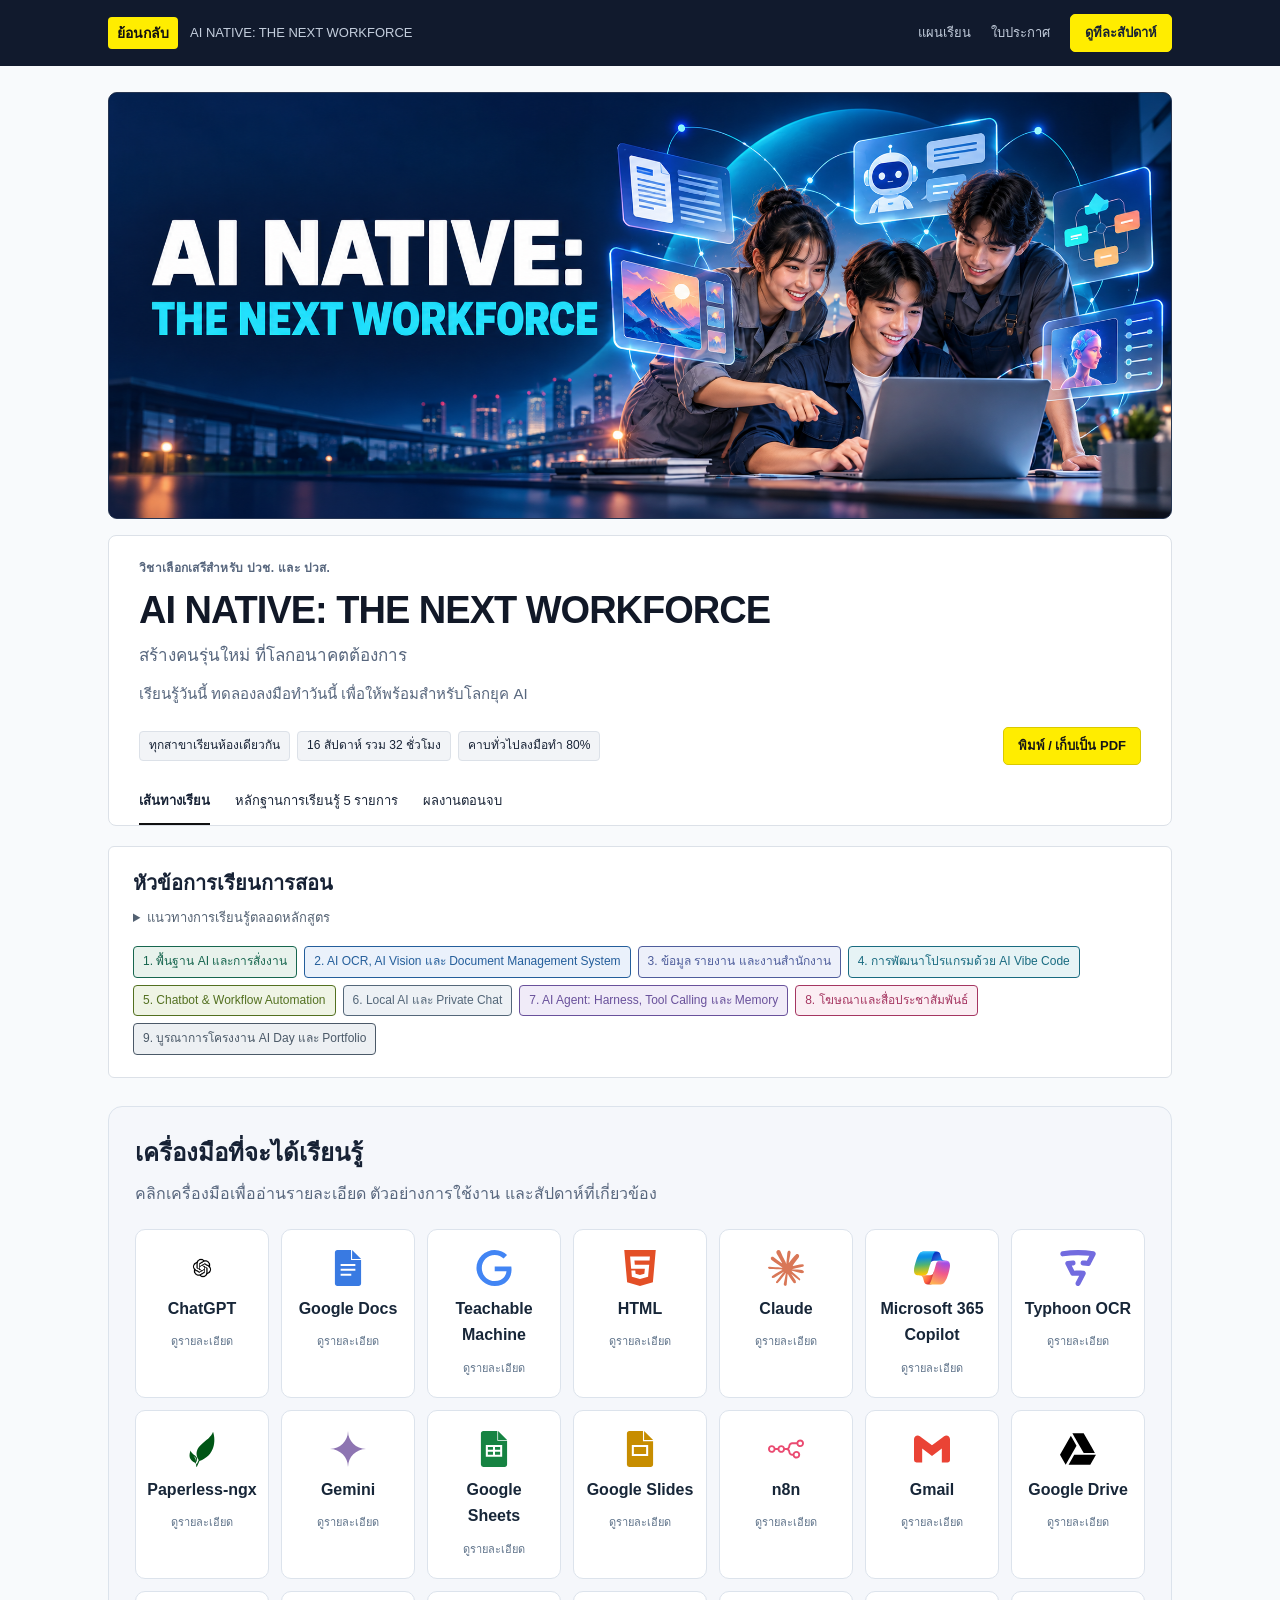
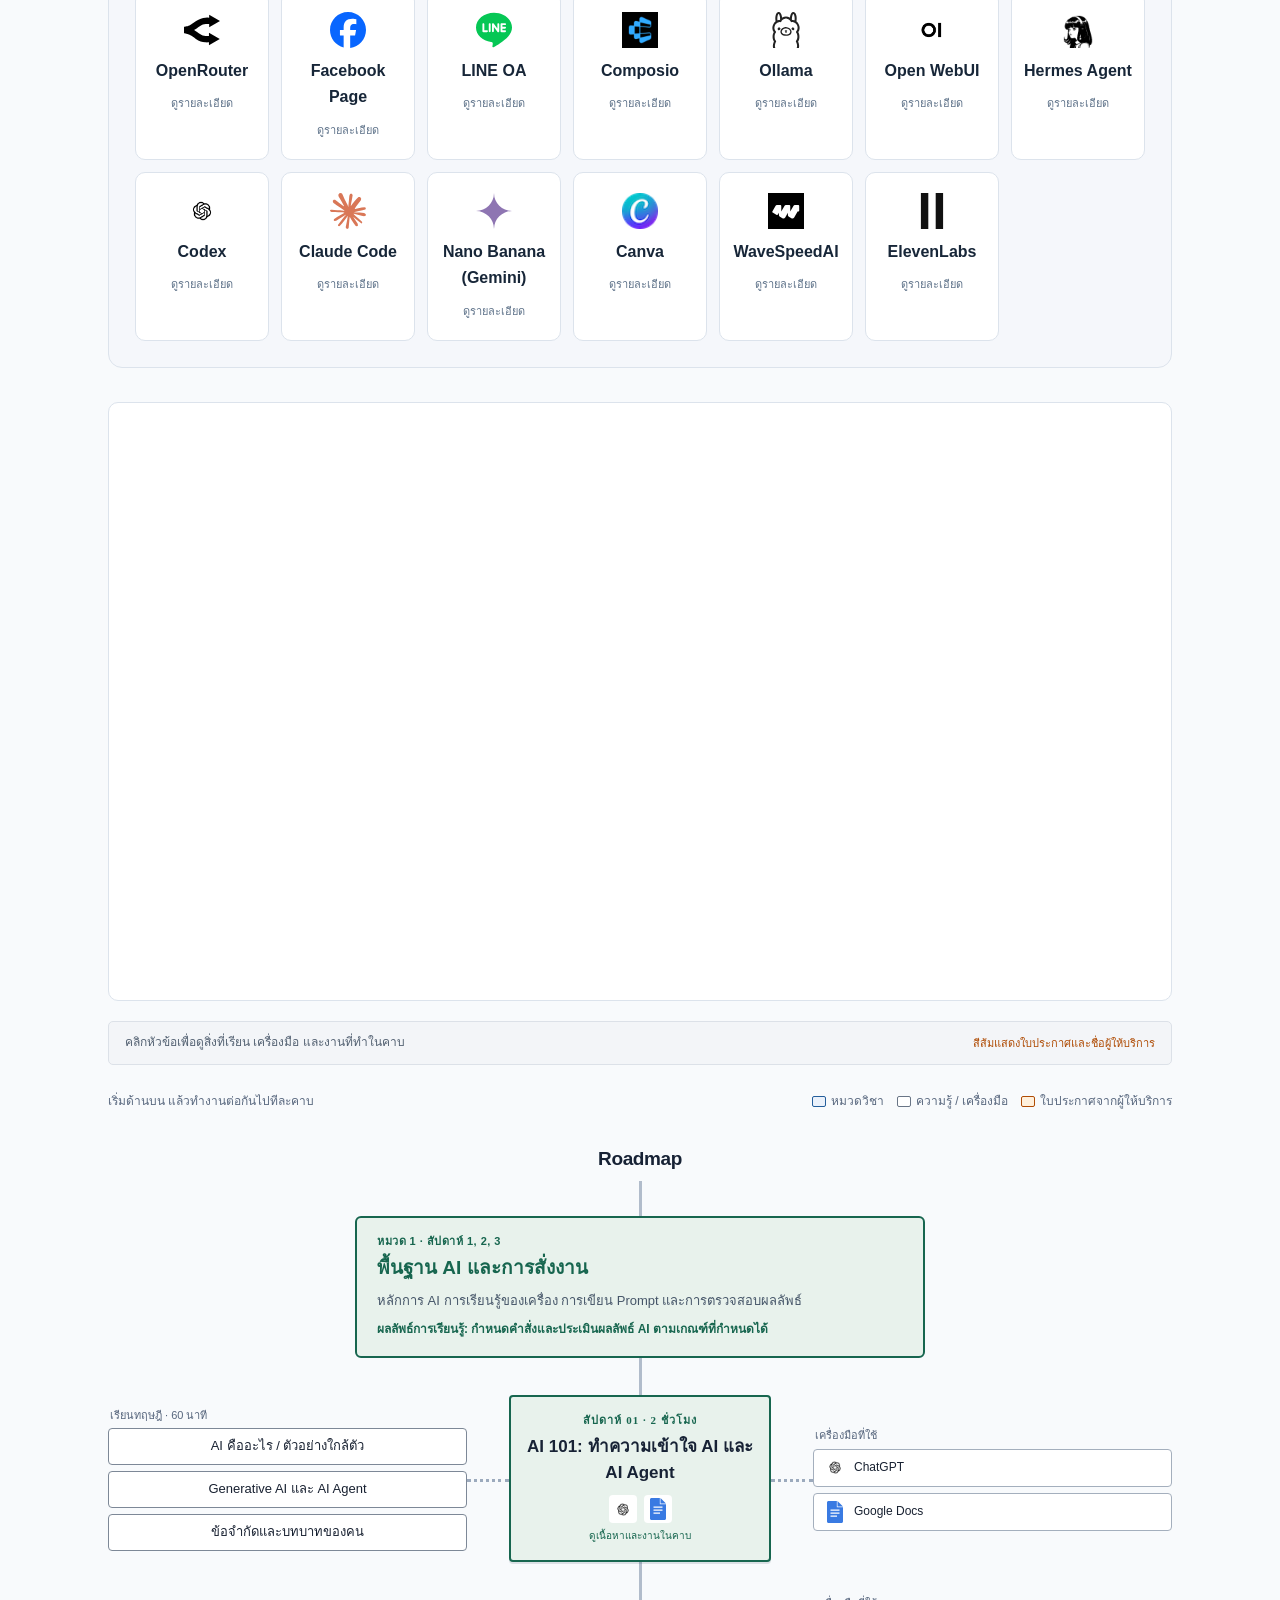
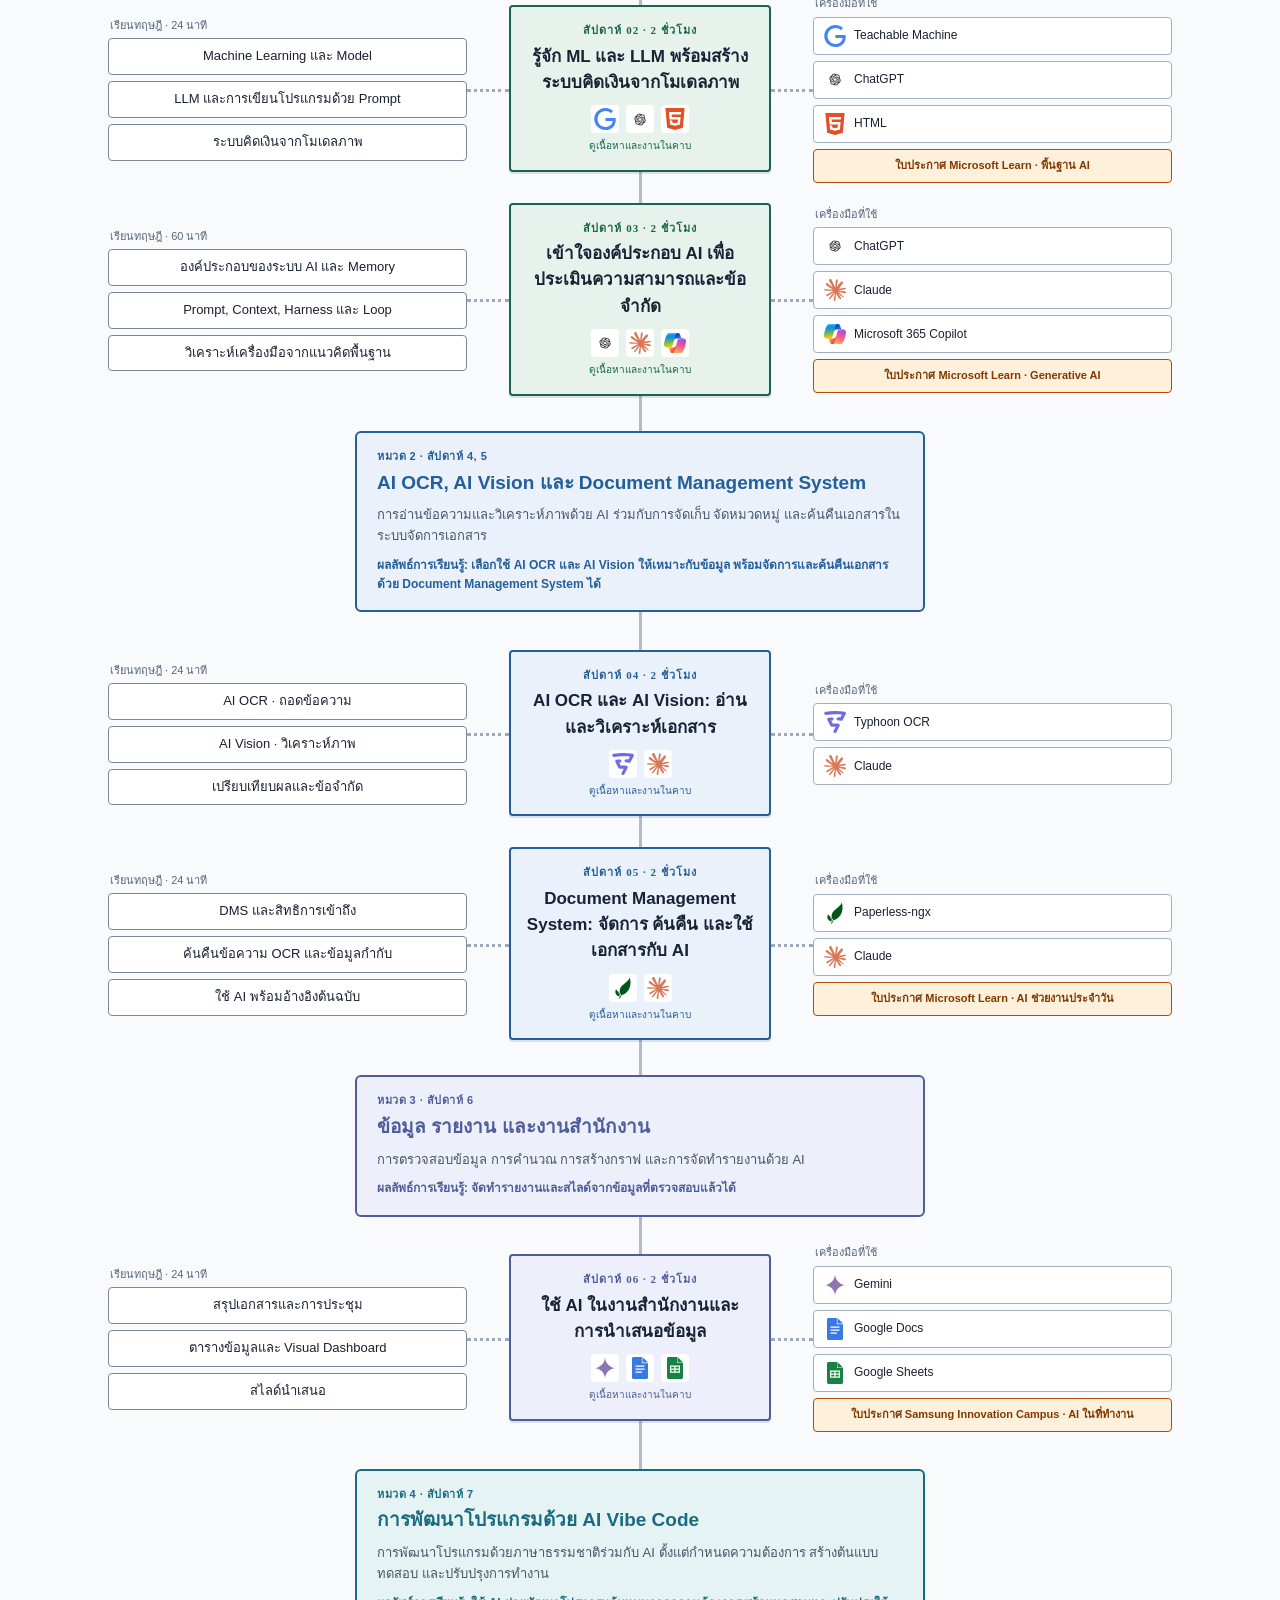
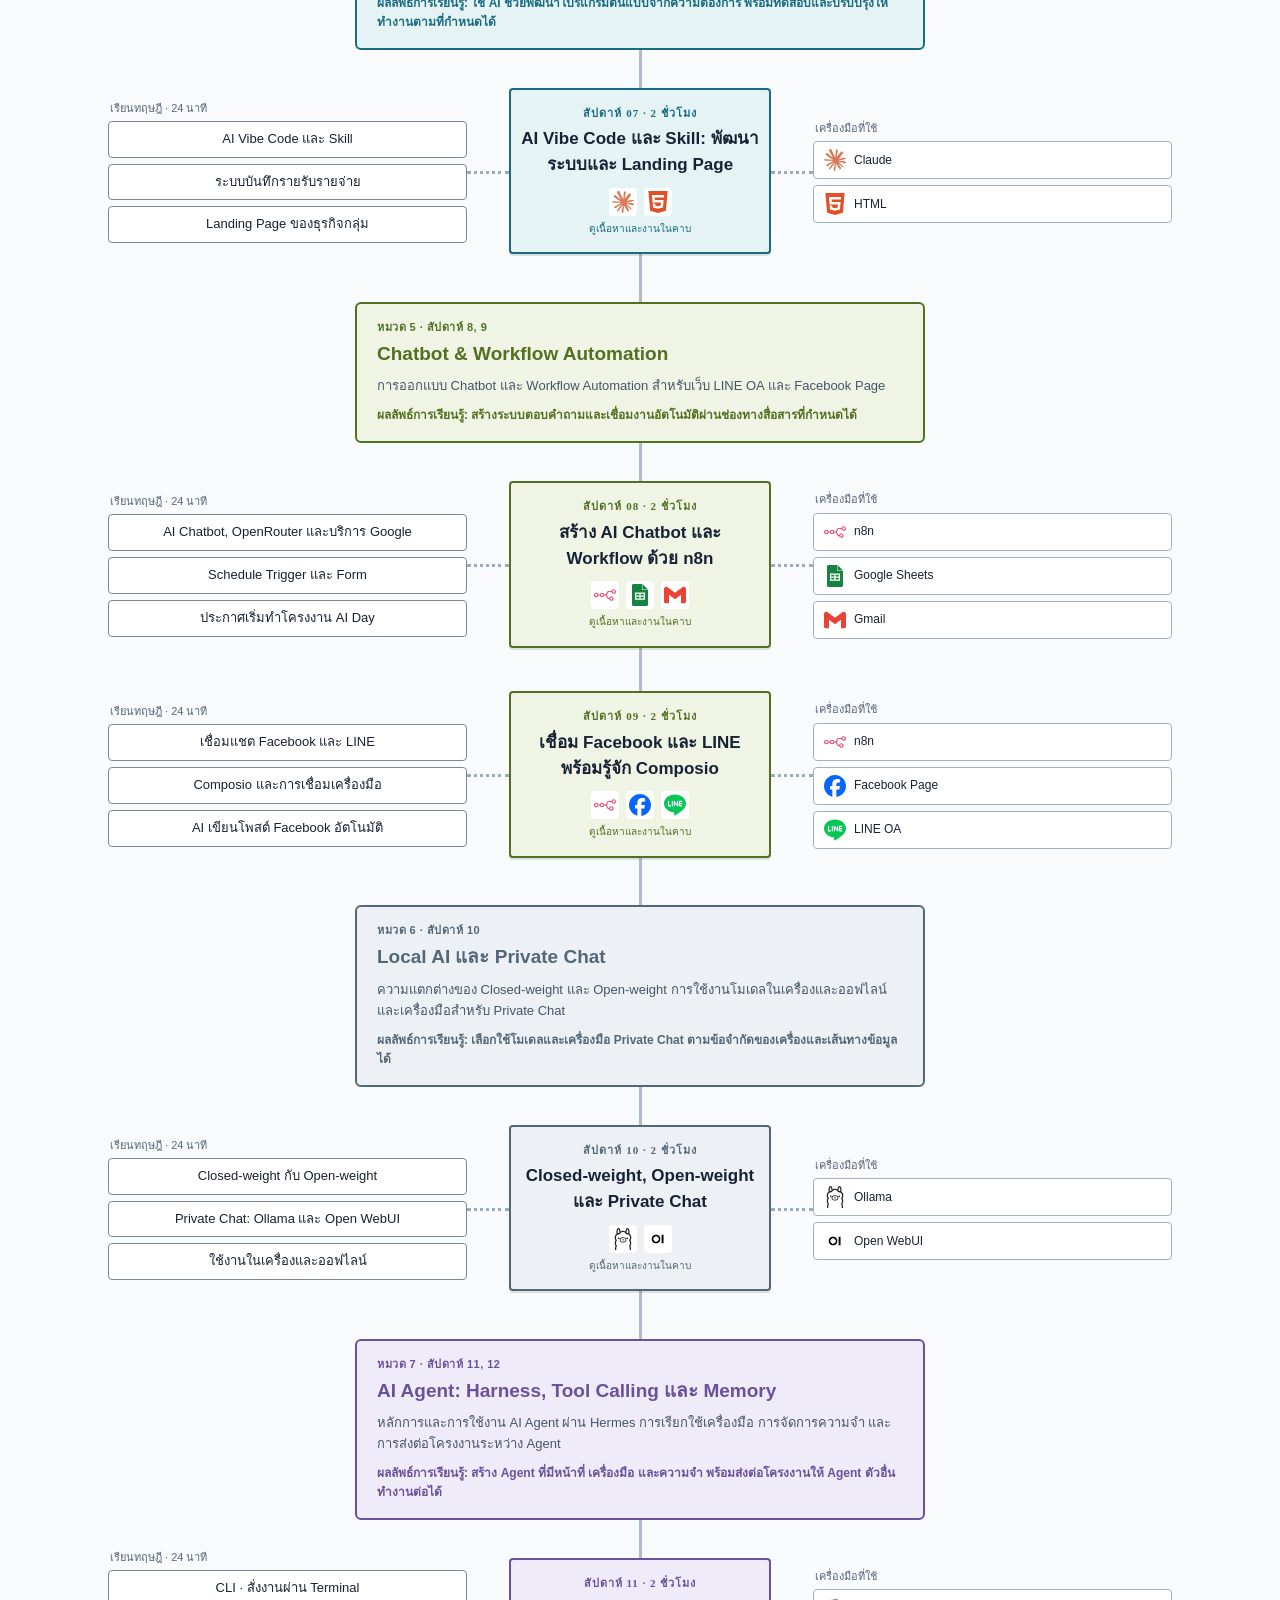
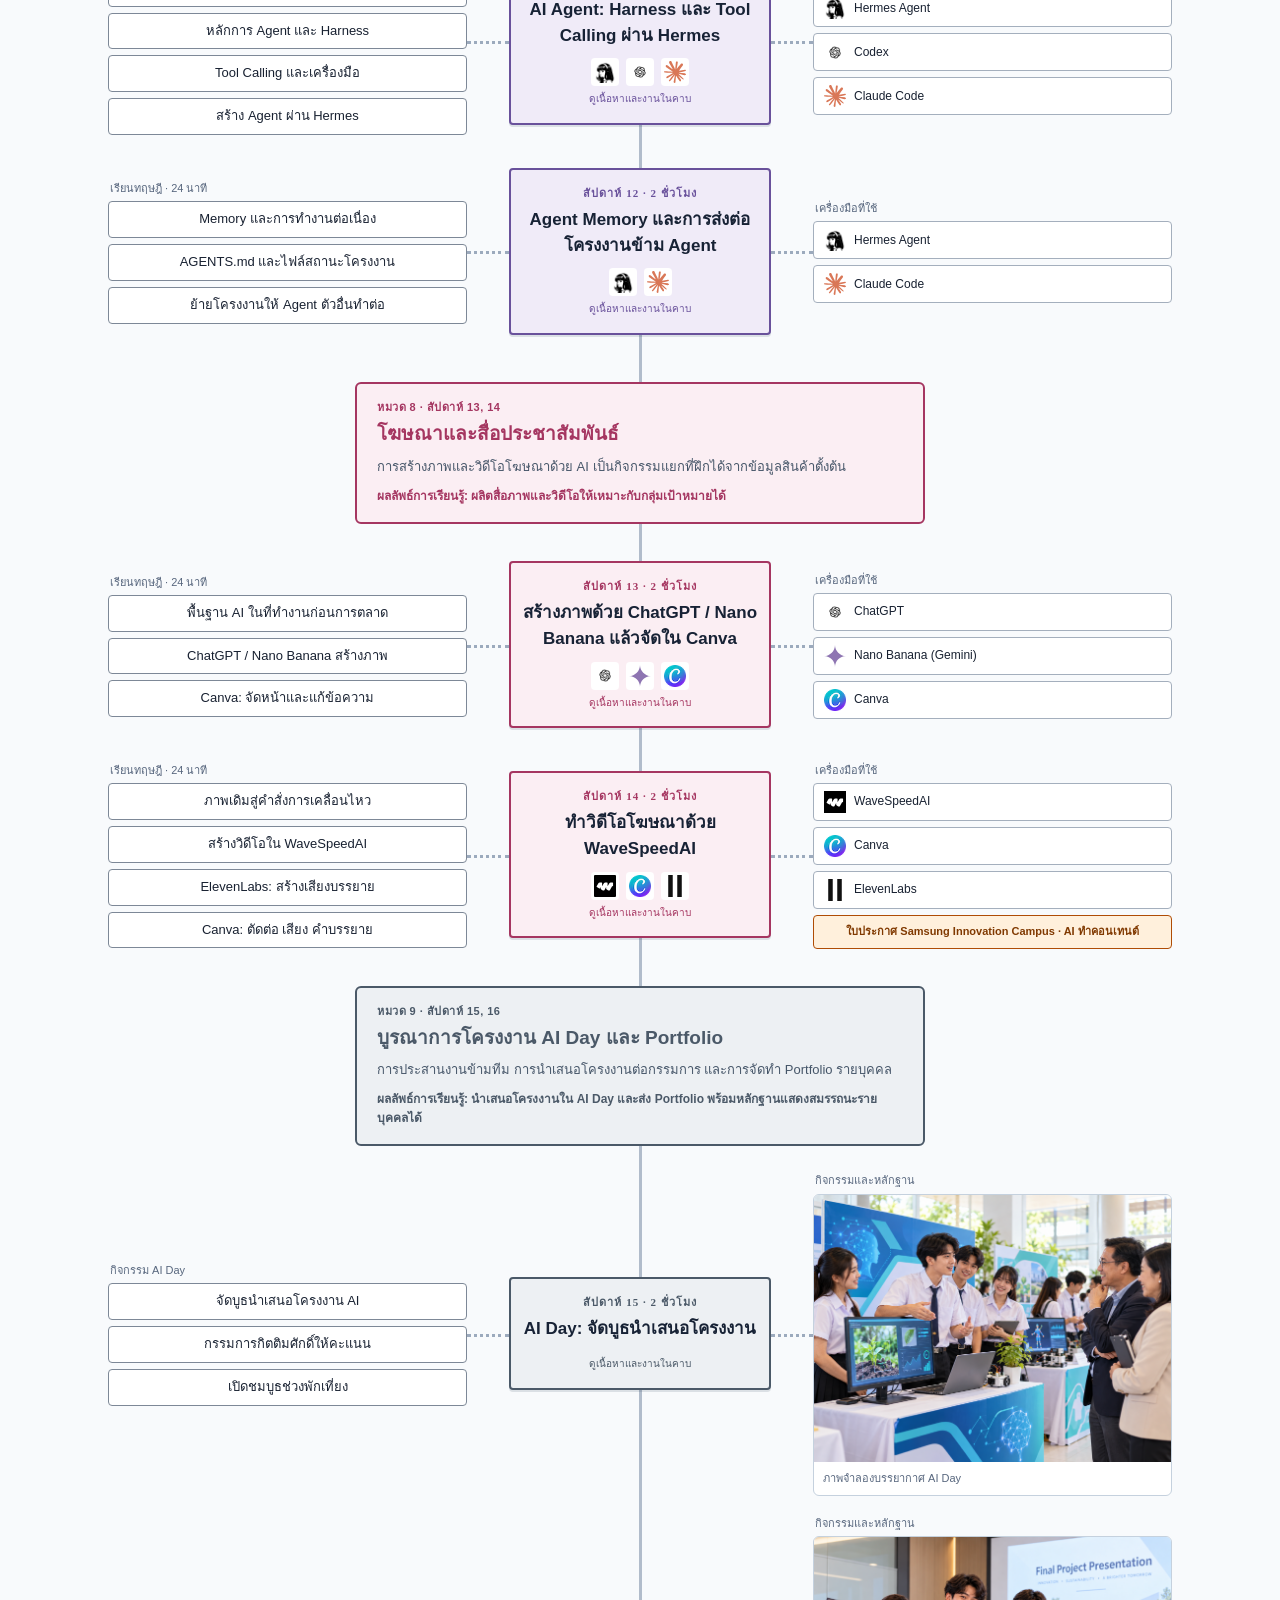
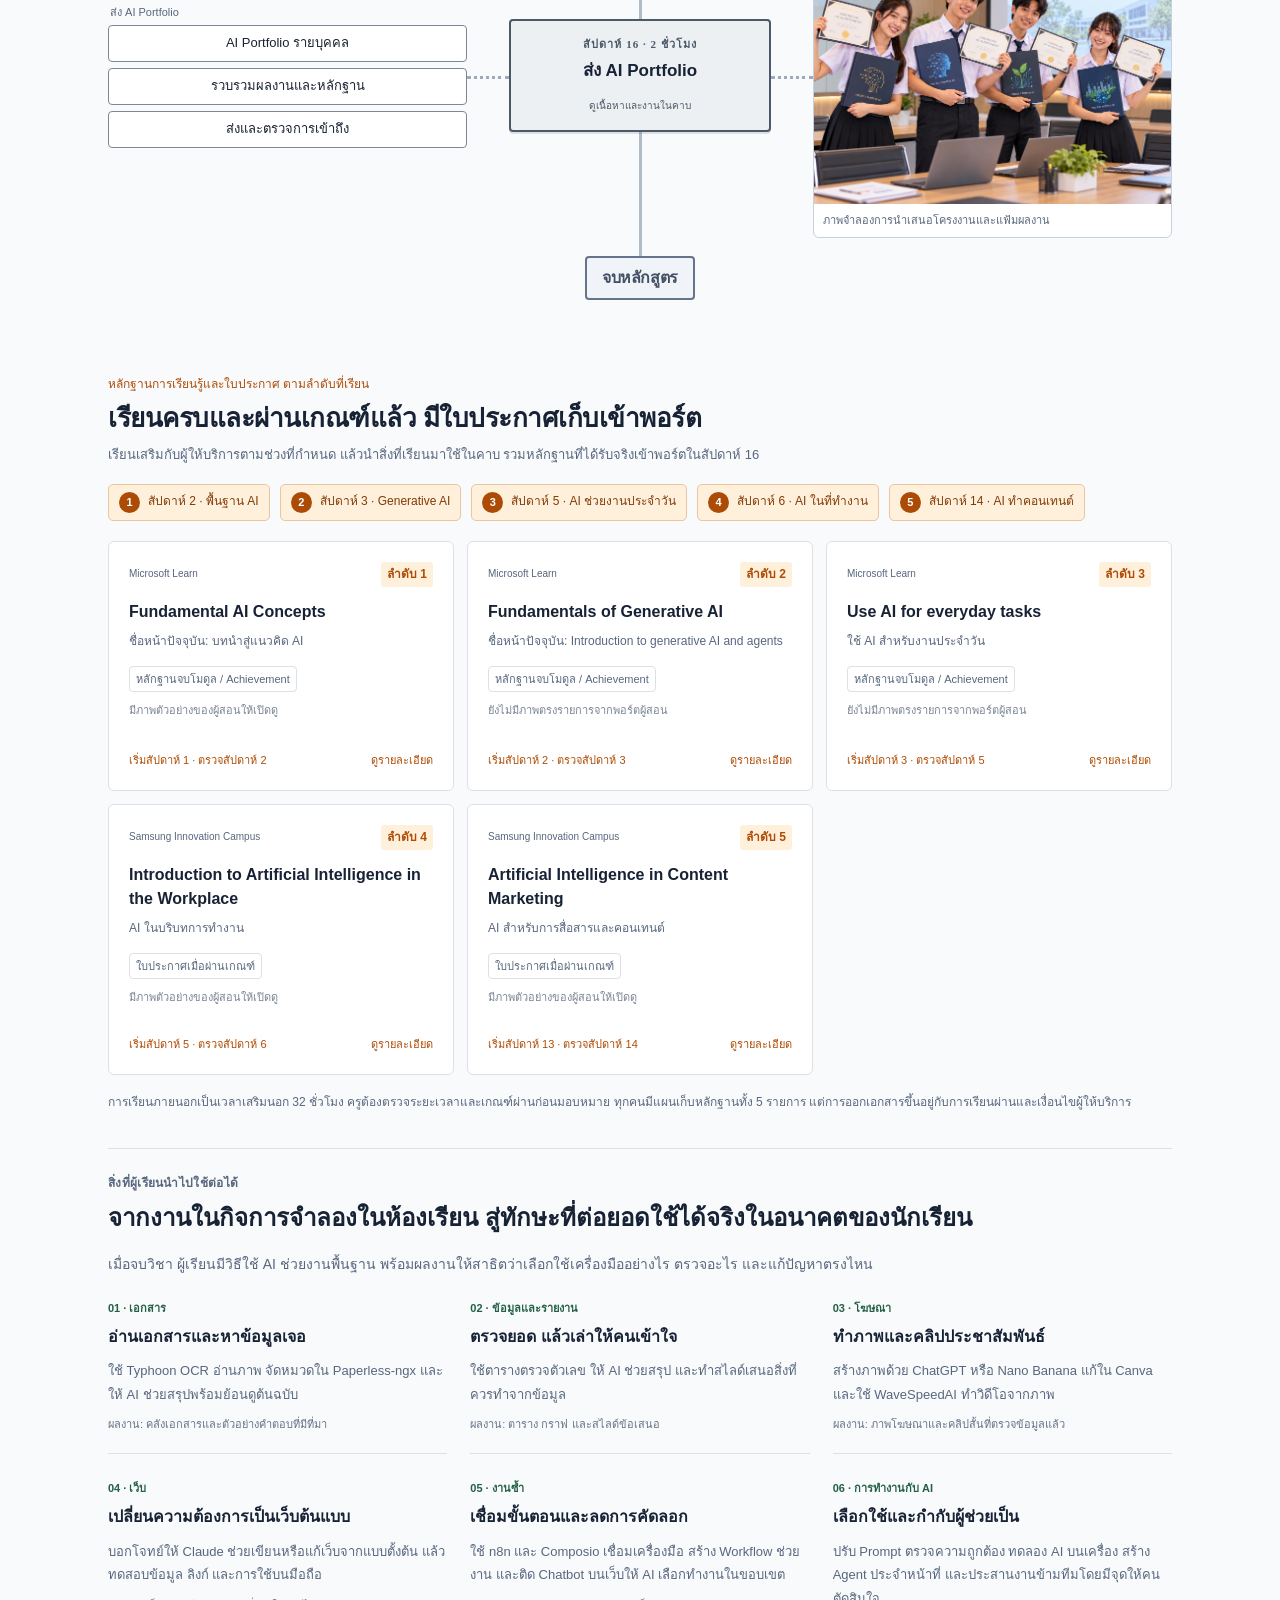
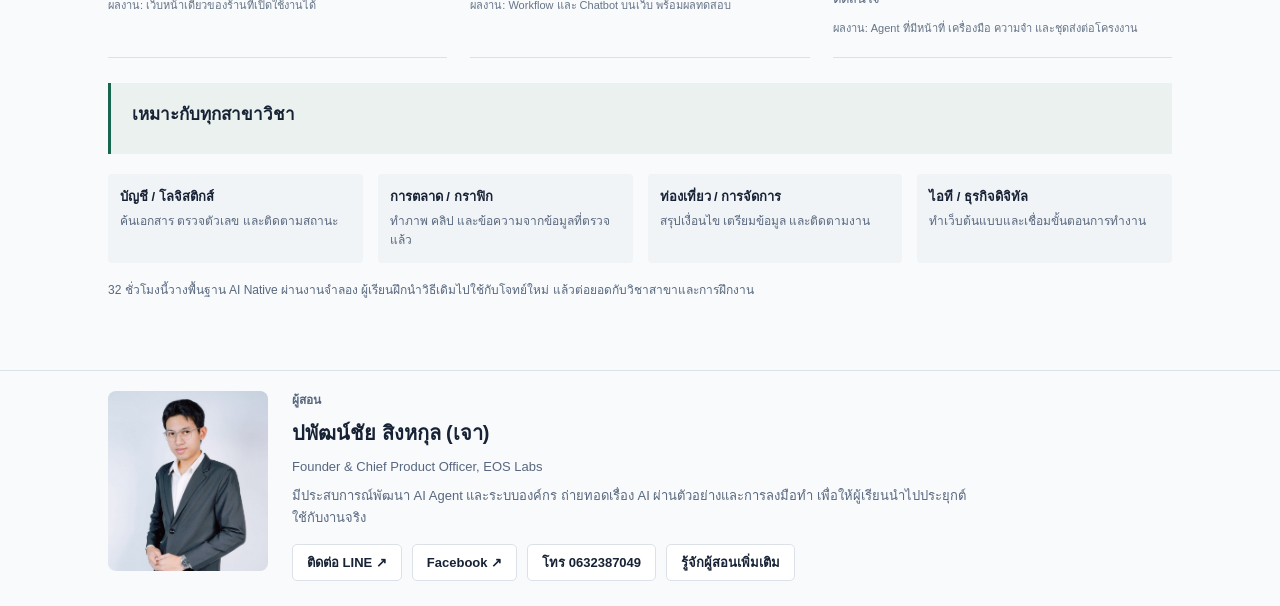
==== VBAC/index.html @ 44f543cb "Implement code changes to enhance functionality and improve performance" ====
<!doctype html>
<html lang="th"><head><meta charset="utf-8"><meta name="viewport" content="width=device-width,initial-scale=1"><meta name="description" content="หลักสูตร AI Native สำหรับทุกสาขา 16 สัปดาห์ พร้อม Paperless-ngx สื่อโฆษณา เว็บ Workflow และ AI Agent"><title>VBAC | AI NATIVE: THE NEXT WORKFORCE</title><style>
:root{--ink:#172235;--muted:#58677e;--line:#dce1e8;--paper:#f8fafc;--yellow:#ffed00;--pale:#fff0ae;--blue:#3278ed;--purple:#7043b1;--mint:#eaf3ed;--green:#246044;--orange:#9a5214}*{box-sizing:border-box}html{scroll-behavior:smooth;scroll-padding-top:85px}body{margin:0;background:var(--paper);color:var(--ink);font:16px/1.65 "Leelawadee UI",Tahoma,sans-serif}button,a{-webkit-tap-highlight-color:transparent}button{font:inherit;cursor:pointer}a{color:inherit;text-underline-offset:4px}button:focus-visible,a:focus-visible{outline:3px solid var(--purple);outline-offset:4px}button:disabled{opacity:.35;cursor:default}.wrap{max-width:1120px;margin:auto;padding:0 28px}.topbar{background:#111a2d;color:white;position:sticky;top:0;z-index:10}.topinner{height:66px;display:flex;align-items:center;justify-content:space-between;gap:20px}.brand{text-decoration:none;display:flex;align-items:center;gap:12px}.brandmark{background:var(--yellow);color:#111;font:800 14px Tahoma;padding:5px 9px;border-radius:4px}.brandtext{font-size:13px;color:#c4cedd}.nav{display:flex;gap:20px;align-items:center;font-size:13px}.nav a{text-decoration:none;color:#c4cedd}.btn{border:1px solid var(--line);border-radius:5px;padding:8px 14px;background:white;color:var(--ink);font-size:13px;line-height:1.5;text-decoration:none;display:inline-flex;align-items:center;justify-content:center;gap:7px;font-weight:600}.btn.primary{background:var(--yellow);border-color:#d9c900;color:#151515}.topbar .btn{background:var(--yellow);border-color:var(--yellow)}.intro{background:white;border:1px solid var(--line);border-radius:8px;margin:27px 0 14px;padding:29px 30px 0}.eyebrow{font:700 10px/1.5 Tahoma,sans-serif;letter-spacing:1.8px;color:var(--muted);text-transform:uppercase}h1{font-size:43px;line-height:1.2;margin:11px 0 9px;letter-spacing:-1px;color:#111827}.subtitle{font-size:17px;color:var(--muted);margin:0 0 17px}.introline{display:flex;align-items:center;justify-content:space-between;gap:15px;flex-wrap:wrap;margin-bottom:24px}.facts{display:flex;gap:7px;flex-wrap:wrap}.fact{font-size:12px;padding:4px 9px;background:#f2f4f7;border:1px solid var(--line);border-radius:4px}.tabs{display:flex;gap:25px;font-size:13px;flex-wrap:wrap}.tabs a{padding:10px 0 12px;text-decoration:none;border-bottom:2px solid transparent}.tabs a:first-child{border-color:#111;font-weight:700}.guidance{background:#fffbe7;border:1px solid #e6dfbf;border-radius:5px;padding:11px 16px;display:flex;justify-content:space-between;gap:15px;align-items:center;font-size:12px;color:#655721}.guidance small{font-size:11px}.mapheading{display:flex;justify-content:space-between;align-items:center;margin:27px 0 12px;gap:15px}.mapheading p{font-size:12px;color:var(--muted);margin:0}.legend{display:flex;gap:13px;flex-wrap:wrap;font-size:11px;color:var(--muted)}.legend span{display:flex;align-items:center;gap:5px}.legend i{width:14px;height:11px;border:1.5px solid #222;background:var(--yellow);border-radius:2px}.legend span:nth-child(2) i{background:var(--pale)}.legend span:nth-child(3) i{background:#e9ddff;border-color:var(--purple)}.map{position:relative;padding:12px 0 35px;isolation:isolate}.map:before{content:"";position:absolute;left:50%;top:32px;bottom:37px;width:3px;margin-left:-1.5px;background:var(--blue);z-index:-1}.startnode,.endnode{display:table;margin:0 auto;background:var(--paper);padding:7px 15px;font-size:21px;font-weight:700;letter-spacing:-.4px}.endnode{font-size:17px;color:var(--green);border:2px solid var(--green);background:#eaf5e8;border-radius:4px}.phaseheader{display:table;position:relative;margin:32px auto 24px;padding:7px 16px;background:#f0e9ff;border:2px solid var(--purple);border-radius:5px;color:#432675;font-size:13px;font-weight:700;scroll-margin-top:95px;max-width:80%;text-align:center}.phaseheader small{display:block;font-size:10px;font-weight:400;color:#655475}.maprow{display:grid;grid-template-columns:minmax(0,1fr) 262px minmax(0,1fr);align-items:center;gap:42px;position:relative;min-height:172px;margin:0 0 15px}.topicbranch{position:relative;display:grid;gap:6px}.topicbranch:after{content:"";position:absolute;top:50%;right:-42px;width:42px;border-top:3px dotted var(--blue);z-index:-1}.toolbranch:after{left:-42px;right:auto}.leaf{width:100%;border:1.7px solid #252525;border-radius:4px;background:var(--pale);text-align:center;color:#182131;padding:6px 10px;font-size:13px;line-height:1.5;transition:background .12s;min-height:34px}.leaf:hover{background:#ffe477}.toolbranch .leaf{background:#fff6d0;border-color:#6d6654;font-size:12px}.toolbranch .leaf:hover{background:#fff0ab}.mainnode{width:100%;background:var(--yellow);border:2px solid #191919;border-radius:4px;padding:12px 10px;color:#101010;position:relative;text-align:center;box-shadow:0 2px 0 #11111114;transition:background .12s}.mainnode:hover{background:#ffda32}.mainnode b{display:block;font-size:17px;line-height:1.4}.weeklabel{display:block;font:700 10px/1.5 Tahoma;letter-spacing:1px;margin-bottom:5px;color:#5a4c00}.nodecta{font-size:10px;color:#655b20;margin-top:5px;display:block}.certleaf{background:#eee5ff!important;border-color:var(--purple)!important;color:#4c2c7b!important;font-size:11px!important;font-weight:600}.certleaf:hover{background:#e0ceff!important}.branchlabel{font-size:10px;color:var(--muted);padding-left:2px;margin-bottom:-2px}.paperstrip{border:1px solid var(--line);border-left:4px solid var(--blue);padding:18px 23px;background:white;border-radius:5px;margin:20px 0 35px}.paperstrip h2{font-size:17px;margin:0 0 7px}.paperstrip p{font-size:13px;color:var(--muted);margin:0}.sectionhead{margin:40px 0 18px}.sectionhead h2{font-size:26px;letter-spacing:-.5px;margin:5px 0 8px;line-height:1.4}.sectionhead p{font-size:13px;color:var(--muted);margin:0}.certgrid{display:grid;grid-template-columns:repeat(3,1fr);gap:13px}.certcard{background:white;border:1px solid var(--line);border-radius:6px;padding:19px;text-align:left;color:var(--ink);display:flex;flex-direction:column;align-items:start;min-height:230px}.certcard:hover{border-color:var(--purple)}.certtop{display:flex;justify-content:space-between;width:100%;align-items:center;gap:10px;color:var(--muted);font-size:10px}.certno{background:#eee5ff;padding:3px 6px;border-radius:3px;color:var(--purple);font-weight:700}.certcard h3{font-size:15px;line-height:1.5;margin:13px 0 8px}.certcard p{font-size:11px;color:var(--muted);margin:0 0 14px}.status{font-size:10px;display:inline-block;padding:3px 6px;border:1px solid var(--line);border-radius:4px;color:var(--muted)}.pending{color:#875519;background:#fff4d4;border-color:#dec48c}.certbottom{display:flex;justify-content:space-between;gap:10px;width:100%;font-size:11px;margin-top:auto;padding-top:15px;color:var(--purple)}.disclosure{font-size:11px;color:var(--muted);margin:17px 0 30px}.outcomes{padding:25px 0 38px;border-top:1px solid var(--line);margin-top:35px}.outcomes h2{font-size:24px;margin:6px 0 15px}.outcomegrid{display:grid;grid-template-columns:repeat(3,1fr);gap:20px}.outcomegrid div{border-bottom:1px solid var(--line);padding-bottom:15px}.outcomegrid b{font-size:14px}.outcomegrid p{font-size:12px;margin:6px 0;color:var(--muted)}footer{border-top:1px solid var(--line);font-size:11px;color:var(--muted);padding:20px 0 25px}.footerinner{display:flex;justify-content:space-between;gap:20px}.footerinner a{margin-left:10px}dialog{position:fixed;inset:0 0 0 auto;margin:0;width:660px;max-width:100vw;height:100dvh;max-height:100dvh;border:0;border-left:1px solid var(--line);padding:0;background:white;color:var(--ink);box-shadow:-15px 0 60px #11182726;overflow-y:auto}dialog::backdrop{background:#11182760}.dialoghead{position:sticky;top:0;z-index:2;display:flex;align-items:center;justify-content:space-between;gap:15px;padding:19px 25px;background:#f8fafc;border-bottom:1px solid var(--line)}.dialoglabel{font-size:12px;font-weight:600;color:var(--muted)}.closebtn{border:1px solid var(--line);background:white;border-radius:4px;width:32px;height:32px;font-size:23px;line-height:1;flex-shrink:0;color:var(--ink)}.dialogbody{padding:28px 30px}.dialogbody h2{font-size:30px;line-height:1.35;margin:8px 0 17px;color:#111827}.hook{border-left:3px solid #ceb600;background:#fffbdf;padding:11px 14px;font-size:15px;color:#655721;margin:0 0 25px}.detailgrid{display:block}.detailgrid h3,.certdetail h3{font-size:15px;margin:25px 0 10px}.detailgrid ul{padding-left:23px;font-size:14px}.detailgrid li{margin-bottom:7px}.worksteps{list-style:none;padding:0;counter-reset:steps}.worksteps li{position:relative;counter-increment:steps;padding:0 0 16px 35px;font-size:14px}.worksteps li:before{content:counter(steps,decimal-leading-zero);position:absolute;left:0;top:3px;font:700 11px Tahoma;color:var(--blue)}.worksteps b{display:block;font-weight:500}.worksteps span{display:block;font-size:11px;color:var(--muted);margin-top:3px}.asidebox{background:var(--mint);border:1px solid #d6e6d8;border-radius:5px;padding:18px;font-size:13px;margin:20px 0}.asidebox h3{margin:0 0 8px}.tooltags{display:flex;gap:6px;flex-wrap:wrap}.tooltags span{font-size:12px;border:1px solid #dccb8b;background:#fff6d4;padding:4px 8px;border-radius:4px}.notebox{font-size:12px;color:var(--muted);padding-top:15px;border-top:1px solid var(--line);margin-top:20px}.certlink{background:#f5efff;border:1px solid #d6c5ef;border-radius:5px;padding:13px 15px;text-align:left;width:100%;margin-top:12px;font-size:11px;color:#583684}.certlink strong{display:block;font-size:13px;margin:3px 0}.dialogfoot{position:sticky;bottom:0;background:#f8fafcf5;backdrop-filter:blur(8px);padding:14px 22px;border-top:1px solid var(--line);display:flex;align-items:center;justify-content:space-between;gap:10px;z-index:2}.dialogfoot small{font-size:10px;color:var(--muted)}.certschedule{display:flex;gap:7px;flex-wrap:wrap;margin:15px 0}.certschedule span{font-size:11px;background:#f2f4f7;padding:5px 8px;border:1px solid var(--line);border-radius:4px}.certdetail p{font-size:14px}.heroactions{display:flex;gap:9px;flex-wrap:wrap}.allprints{display:none}.noscript{background:#fff4cf;padding:20px}
@media(max-width:850px){.wrap{padding:0 19px}.maprow{grid-template-columns:minmax(0,1fr) 225px minmax(0,1fr);gap:24px}.topicbranch:after{width:24px;right:-24px}.toolbranch:after{left:-24px;right:auto}.leaf{font-size:12px;padding:6px}.mainnode b{font-size:16px}.nav a{display:none}.certgrid{grid-template-columns:repeat(2,1fr)}.outcomegrid{grid-template-columns:1fr 1fr}}
@media(max-width:600px){.wrap{padding:0 15px}.topinner{height:60px}.brandtext{font-size:11px}.nav .btn{padding:7px 10px;font-size:11px}.intro{margin-top:17px;padding:22px 18px 0}h1{font-size:32px}.subtitle{font-size:14px}.introline{margin-bottom:15px}.facts{gap:5px}.fact{font-size:10px;padding:3px 6px}.introline .btn{font-size:11px}.tabs{gap:20px;font-size:12px}.guidance{display:block;font-size:11px}.guidance small{display:block;margin-top:4px}.mapheading{display:block;margin-top:22px}.legend{margin-top:9px;font-size:10px;gap:9px}.map:before{left:21px}.startnode{margin-left:0;font-size:17px;padding-left:0}.phaseheader{margin:26px 0 20px;max-width:100%;padding:8px 12px;font-size:12px;text-align:left}.maprow{grid-template-columns:1fr 1fr;gap:10px 13px;margin:0 0 28px;padding-left:43px;min-height:0;align-items:start}.mainnode{grid-column:1 / -1;grid-row:1;padding:10px;position:relative}.mainnode:before{content:"";position:absolute;left:-24px;top:24px;width:22px;border-top:3px solid var(--blue)}.mainnode b{font-size:17px}.topicbranch{grid-column:1;grid-row:2;gap:5px}.toolbranch{grid-column:2;grid-row:2}.topicbranch:after{display:none}.leaf{font-size:11px;padding:6px 5px;min-height:34px}.toolbranch .leaf{font-size:10px}.certleaf{font-size:10px!important}.branchlabel{font-size:9px}.endnode{margin-left:0;font-size:14px;padding:8px 12px}.paperstrip{padding:15px 17px}.paperstrip h2{font-size:16px}.paperstrip p{font-size:12px}.certgrid{grid-template-columns:1fr}.certcard{min-height:205px}.outcomegrid{gap:16px}.outcomegrid b{font-size:13px}.footerinner{flex-direction:column;gap:9px}.footerinner a{margin:0 10px 0 0}.dialoghead{padding:16px 18px}.dialogbody{padding:23px 21px}.dialogbody h2{font-size:26px}.dialogfoot{padding:12px 17px}.dialogfoot small{display:none}}
@media(prefers-reduced-motion:reduce){html{scroll-behavior:auto}*{transition:none!important}}
@media print{body{background:white;font-size:11px}.topbar,.guidance,.mapheading,.tabs,.introline .btn,dialog{display:none!important}.wrap{max-width:none;padding:0}.intro{border:0;padding:0;margin:0 0 20px}h1{font-size:30px}.subtitle{font-size:13px}.maprow{break-inside:avoid;min-height:145px;gap:20px;grid-template-columns:1fr 220px 1fr}.topicbranch:after{width:20px;right:-20px}.toolbranch:after{left:-20px;right:auto}.mainnode b{font-size:14px}.leaf{font-size:10px}.phaseheader{break-after:avoid}.certgrid{grid-template-columns:1fr 1fr}.certcard{break-inside:avoid;min-height:190px}.allprints{display:block;break-before:page}.printweek{break-inside:avoid;padding:12px 0;border-bottom:1px solid #ddd}.printweek h3{font-size:16px}.printweek p{margin:5px 0}.outcomes{break-inside:avoid}.footerinner{font-size:9px}*{-webkit-print-color-adjust:exact;print-color-adjust:exact}}

/* Category colors belong to subjects. Orange is reserved for certificate checkpoints. */
:root{--checkpoint:#af4c05;--checkpoint-soft:#fff0dc;--text:#1e293b}
body{font-size:16px}.subtitle{max-width:850px}.intro{padding-bottom:0}.eyebrow{letter-spacing:.3px;text-transform:none;font-size:12px;font-family:inherit}.story{margin:20px 0 24px;padding:22px 24px;background:white;border:1px solid var(--line);border-radius:6px}.story h2{font-size:20px;line-height:1.45;margin:0 0 9px}.story p{font-size:14px;margin:7px 0;color:#4b5a6b;max-width:940px}.story strong{color:#1e293b;font-weight:600}.subjectnav{display:flex;gap:7px;flex-wrap:wrap;margin:17px 0 0}.subjectnav a{font-size:12px;padding:5px 9px;text-decoration:none;border:1px solid var(--subject);border-radius:4px;background:var(--subject-soft);color:var(--subject)}.guidance{background:#f3f5f8;color:#526071;border-color:var(--line)}.guidance small{color:var(--checkpoint)}.legend{font-size:12px}.legend i{background:#eaf1fb;border-color:#245e9b}.legend span:nth-child(2) i{background:white;border-color:#697586}.legend span:nth-child(3) i{background:var(--checkpoint-soft);border-color:var(--checkpoint)}.mapheading{align-items:start}.map:before{background:#b1bccb}.startnode{font-size:19px}.phaseheader{display:block;width:570px;max-width:93%;background:var(--subject-soft);border-color:var(--subject);color:var(--subject);font-size:19px;line-height:1.45;padding:16px 20px;margin:35px auto 25px;text-align:left;border-radius:6px}.phaseheader .phasecount{font-size:11px;display:block;margin-bottom:4px;letter-spacing:.5px}.phaseheader p{color:#455568;font-size:13px;margin:9px 0 0;line-height:1.6;font-weight:400}.phaseheader .phaseresult{font-size:12px;font-weight:600;color:var(--subject);margin-top:9px}.maprow{min-height:192px;margin-bottom:18px}.mainnode{border-color:var(--subject);background:var(--subject-soft);color:#172235;padding:15px 10px;box-shadow:0 2px 0 #152b4120}.mainnode:hover{background:var(--subject-soft);box-shadow:0 0 0 3px color-mix(in srgb,var(--subject) 20%,transparent)}.mainnode b{font-size:17px;line-height:1.55}.weeklabel,.nodecta{color:var(--subject)}.weeklabel{font-size:11px}.leaf{background:white;border-color:#7d8897;font-size:13px;line-height:1.6;padding:7px 9px}.leaf:hover{background:var(--subject-soft);border-color:var(--subject)}.toolbranch .leaf{background:white;border-color:#a4afbd;font-size:12px;padding:7px 10px}.toolbranch .leaf:hover{background:var(--subject-soft);border-color:var(--subject)}.topicbranch:after{border-color:#9caabd}.branchlabel{font-size:11px}.certleaf{background:var(--checkpoint-soft)!important;border:1.5px solid var(--checkpoint)!important;color:#803900!important;font-size:11px!important}.certleaf:hover{background:#ffe1ba!important}.nodelogos{display:flex;justify-content:center;gap:7px;margin:9px 0 2px}.nodelogos img{display:block;width:22px;height:22px;object-fit:contain;background:white;padding:3px;border-radius:4px;box-sizing:content-box}.toollabel{display:flex;align-items:center;justify-content:start;gap:8px;text-align:left;line-height:1.4}.toollabel img{width:22px;height:22px;object-fit:contain;flex-shrink:0}.tooltags{display:grid;grid-template-columns:1fr;gap:10px}.toolitem{display:grid;grid-template-columns:31px 1fr;gap:11px;padding:12px;border:1px solid var(--line);border-radius:5px;background:white}.toolitem img{width:31px;height:31px;object-fit:contain}.toolitem b{font-size:13px}.toolitem p{font-size:12px;color:var(--muted);margin:3px 0 0}.hook{background:#f4f6f8;border-color:var(--subject,#64748b);color:#405168;font-size:14px}.detailcategory{color:var(--subject,#475569);font-size:12px;font-weight:600}.bridge{border-left:3px solid var(--subject,#64748b);padding:10px 14px;background:#f5f7fa;margin-top:24px;font-size:13px}.bridge b{display:block;margin-bottom:4px;font-weight:600}.dialogbody h3{font-size:16px}.dialogbody h2{font-size:29px}.detailgrid ul{font-size:14px}.certlink{background:var(--checkpoint-soft);border-color:#e5c49f;color:#7b3a0d}.certtop .certno{background:var(--checkpoint-soft);color:var(--checkpoint)}.certbottom{color:var(--checkpoint)}.certcard:hover{border-color:var(--checkpoint)}.certgrid{grid-template-columns:repeat(3,1fr)}.certcard{min-height:250px;padding:20px}.certcard h3{font-size:16px}.certcard p{font-size:12px}.certno{font-size:12px}.certtimeline{display:flex;flex-wrap:wrap;gap:10px;margin-bottom:20px}.certtimeline a{display:inline-flex;gap:8px;align-items:center;font-size:12px;text-decoration:none;padding:7px 10px;border:1px solid #e8c6a0;background:var(--checkpoint-soft);border-radius:5px;color:#813b06}.certtimeline b{font-size:11px;border-radius:50%;width:21px;height:21px;display:grid;place-items:center;background:#ac4b06;color:white}.certnoimage{font-size:11px!important;color:#7a8494!important;margin-top:9px!important}.samplewall{padding-top:15px;margin-top:25px}.samplewall h3{font-size:24px;line-height:1.45;margin:0 0 9px}.samplewall>p{font-size:14px;color:#536172;max-width:850px;margin:0 0 20px}.samplegrid{display:grid;grid-template-columns:repeat(2,1fr);gap:23px}.samplecard{padding:0;border:1px solid #cbd2db;background:white;border-radius:7px;overflow:hidden;text-align:left;color:var(--ink);display:flex;flex-direction:column}.samplecard:hover{border-color:var(--checkpoint);box-shadow:0 7px 24px #1b314b10}.samplecard img{width:100%;aspect-ratio:1.43;object-fit:contain;display:block;background:white;padding:9px}.samplecaption{padding:14px 17px;background:#fcfcfd;border-top:1px solid var(--line);display:block;width:100%;margin-top:auto}.samplecaption b{display:block;font-size:14px;line-height:1.5}.samplecaption small{display:block;font-size:11px;color:var(--muted);margin-top:5px}.samplecaption em{display:block;font-style:normal;font-size:11px;color:var(--checkpoint);margin-top:7px}.certsample{margin:22px 0}.certsample img{display:block;width:100%;height:auto;background:white;border:1px solid var(--line);padding:5px}.certsample figcaption{font-size:11px;color:var(--muted);margin-top:7px}.certsample button{padding:0;width:100%;background:transparent;border:0}.sampleviewer{width:1120px;max-width:calc(100vw - 35px);height:auto;max-height:94dvh;inset:0;margin:auto;border:0;border-radius:9px;background:white}.sampleviewer .dialogbody{padding:15px 20px 22px}.sampleviewer img{width:100%;max-height:74dvh;object-fit:contain;display:block}.sampleviewer p{font-size:12px;color:var(--muted);margin:10px 0 0}.sourceblock{margin-top:20px;border-top:1px solid var(--line);padding-top:16px;font-size:12px;color:var(--muted)}.sourceblock summary{cursor:pointer}.sourceblock ul{padding-left:20px;font-size:11px}.uses{display:grid;grid-template-columns:repeat(4,1fr);gap:15px;margin-top:20px}.uses div{font-size:12px;color:var(--muted);padding:12px;background:#f1f4f7;border-radius:4px}.uses b{display:block;color:var(--ink);font-size:13px;margin-bottom:4px}.endnode{font-size:16px;color:#425064;border-color:#64748b;background:#f0f3f7}.paperstrip{border-left-color:#245e9b}.disclosure{font-size:12px;line-height:1.8}.status{font-size:11px}.outcomegrid p{font-size:13px}.worksteps b{font-weight:500}.certheading{color:var(--checkpoint);font-size:12px}.printweek img{max-width:30px;max-height:30px}.printcertificate{break-inside:avoid}.printcertificate img{width:100%;max-height:390px;object-fit:contain}.printcertificate h3{font-size:17px}.story summary{font-size:13px;color:#536172;cursor:pointer}.intro h1{font-size:38px}.intro{padding-top:23px}.introline{margin-bottom:15px}
@media(max-width:850px){.phaseheader{font-size:17px}.mainnode b{font-size:16px}.maprow{gap:22px;grid-template-columns:minmax(0,1fr) 238px minmax(0,1fr)}.topicbranch:after{width:22px;right:-22px}.toolbranch:after{left:-22px;right:auto}.leaf{font-size:12px}.certgrid{grid-template-columns:1fr 1fr}.uses{grid-template-columns:1fr 1fr}}
@media(max-width:600px){.story{padding:18px 16px}.story h2{font-size:18px}.story p{font-size:13px}.subjectnav{gap:6px}.subjectnav a{font-size:10px;padding:5px 7px}.phaseheader{width:auto;max-width:100%;margin-left:0;font-size:17px;padding:14px 15px}.phaseheader p{font-size:12px}.phaseheader .phaseresult{font-size:11px}.maprow{grid-template-columns:1fr 1fr;gap:10px 12px;padding-left:36px;min-height:0;margin-bottom:26px}.map:before{left:16px}.mainnode:before{border-color:#9caabd;left:-23px;width:20px}.leaf{font-size:11px;padding:6px}.toolbranch .leaf{font-size:11px;padding:7px}.toollabel{gap:5px}.toollabel img{width:19px;height:19px}.nodelogos img{width:20px;height:20px}.mainnode b{font-size:17px}.nodecta{font-size:10px}.certgrid,.samplegrid{grid-template-columns:1fr}.certcard{min-height:225px}.samplewall h3{font-size:21px}.samplecaption b{font-size:14px}.legend{margin-top:9px;font-size:10px}.legend span{gap:4px}.dialogbody h2{font-size:25px}.sampleviewer{max-width:calc(100vw - 12px)}.sampleviewer .dialogbody{padding:10px 12px 15px}.uses div{padding:10px;font-size:11px}}
@media print{.story{padding:12px}.subjectnav,.certtimeline{display:none}.phaseheader{break-inside:avoid;font-size:15px;width:520px;margin-top:20px}.phaseheader p{font-size:11px}.maprow{min-height:150px;gap:18px}.topicbranch:after{width:18px;right:-18px}.toolbranch:after{left:-18px}.nodelogos img{width:16px;height:16px}.toollabel img{width:17px;height:17px}.leaf{font-size:10px}.toolbranch .leaf{font-size:10px}.samplecard{break-inside:avoid}.samplewall h3{font-size:20px}.samplecaption b{font-size:12px}.certgrid{grid-template-columns:1fr 1fr}.samplegrid{grid-template-columns:1fr 1fr}.uses{grid-template-columns:1fr 1fr}.sourceblock{display:none}dialog.sampleviewer{display:none!important}}

.lesson-story{padding:16px 18px}.lesson-story>div+div{margin-top:14px;padding-top:13px;border-top:1px solid #dde3e9}.lesson-story b{display:block;font-size:13px;font-weight:600;color:var(--subject,#475569);margin-bottom:5px}.lesson-story p{margin:0;font-size:14px;line-height:1.8;color:#405168}

.shop-banner{margin:26px 0 0;position:relative;border-radius:9px;overflow:hidden;background:#e9dfd0;border:1px solid #ddd5c8}.shop-banner img{display:block;width:100%;height:auto;object-fit:contain;object-position:center}.shop-banner figcaption{position:absolute;left:18px;bottom:14px;padding:5px 10px;background:#fffdf2e8;border-radius:4px;font-size:11px;color:#5e5546}.shop-banner+.intro{margin-top:16px}.outcomes-intro{font-size:14px;color:var(--muted);max-width:850px;margin:0 0 23px}.outcomegrid{gap:25px 23px}.outcomegrid>div{padding:0 0 20px}.outcome-number{display:block;font-size:11px;color:var(--green);margin-bottom:7px;font-weight:600}.outcomegrid b{font-size:16px;line-height:1.5}.outcomegrid p{font-size:13px;line-height:1.8;margin:9px 0}.outcomegrid small{font-size:11px;color:#667487;display:block}.portfolio-takeaway{background:#eaf1ee;border-left:3px solid #17664f;padding:18px 21px;margin-top:25px}.portfolio-takeaway h3{font-size:17px;margin:0 0 7px}.portfolio-takeaway p{font-size:13px;margin:0;color:#42594d;line-height:1.8}@media(max-width:600px){.shop-banner{margin-top:17px}.shop-banner img{height:175px}.shop-banner figcaption{font-size:9px;left:10px;bottom:10px}.outcomegrid{grid-template-columns:1fr}.outcomegrid b{font-size:16px}.portfolio-takeaway{padding:16px}.portfolio-takeaway h3{font-size:16px}}@media print{.shop-banner img{height:160px}.shop-banner{margin-top:0}.outcomegrid{grid-template-columns:repeat(2,1fr)}.outcomegrid>div{break-inside:avoid}.outcomes{break-inside:auto}.portfolio-takeaway{break-inside:avoid}}

.course-message{font-size:15px;line-height:1.8;color:var(--muted);margin:-7px 0 20px}@media(max-width:600px){.course-message{font-size:13px}}

.course-banner{background:#111b32;border-color:#263552}.course-banner img{height:auto!important;width:100%;display:block}.event-preview{padding:0;border:1px solid #c5d1de;border-radius:6px;background:white;overflow:hidden;width:100%;text-align:left;color:var(--muted)}.event-preview img{display:block;width:100%;height:auto;aspect-ratio:4/3;object-fit:cover}.event-preview span{display:block;font-size:11px;padding:7px 9px}.event-preview:hover{border-color:var(--subject)}.event-detail-image{margin:0 0 24px}.event-detail-image img{width:100%;height:auto;border-radius:6px;display:block}.event-detail-image figcaption{font-size:11px;color:var(--muted);margin-top:6px}

.toolcatalog{margin:28px 0 34px;padding:26px;background:#f5f7fb;border:1px solid #dce3ec;border-radius:14px}.toolcatalog h2{margin:0 0 8px}.toolcatalog>p{color:var(--muted);margin:0 0 22px}.toolcatalog-grid{display:grid;grid-template-columns:repeat(auto-fit,minmax(130px,1fr));gap:12px}.catalog-tool{font:inherit;display:flex;align-items:center;flex-direction:column;gap:10px;padding:20px 10px;border:1px solid #dce3ec;border-radius:10px;background:white;color:#172638;cursor:pointer}.catalog-tool img{width:36px;height:36px;object-fit:contain}.catalog-tool span{font-size:11px;color:#60748b}.catalog-tool:hover,.catalog-tool:focus-visible{border-color:#245e9b;box-shadow:0 3px 12px #245e9b20;outline:2px solid transparent}.catalog-detail-logo img{width:54px;height:54px;object-fit:contain}.catalog-weeklinks{display:flex;flex-direction:column;align-items:flex-start;gap:10px}.catalog-weeklinks .btn{white-space:normal;text-align:left}@media(max-width:600px){.toolcatalog{padding:18px}.toolcatalog-grid{grid-template-columns:repeat(3,minmax(0,1fr))}.catalog-tool{font-size:12px;padding:16px 6px}}@media print{.toolcatalog{display:none}}

.school-readiness{margin:20px 0;padding:18px 22px;border:1px solid #dce3ec;border-radius:10px;background:#fff}.school-readiness summary{cursor:pointer;font-weight:700}.school-readiness p{line-height:1.8;color:var(--muted)}
.instructor-profile{display:flex;align-items:flex-start;gap:24px;flex-wrap:nowrap}.instructor-photo{width:160px;height:180px;object-fit:cover;object-position:center top;border-radius:8px;flex:0 0 auto}.instructor-info{flex:1;min-width:0}.instructor-info a{overflow-wrap:anywhere}@media(max-width:600px){.instructor-profile{gap:14px}.instructor-photo{width:80px;height:96px}.instructor-info #instructor-name{font-size:17px!important}.instructor-info .btn{font-size:12px;padding:7px 9px}}
.course-video{padding:0;overflow:hidden}.course-video iframe{display:block;width:100%;height:auto;aspect-ratio:16/9;border:0}@media print{.course-video{display:none}}
</style></head><body>
<header class="topbar"><div class="wrap topinner"><a class="brand" href="https://paphatchailab.github.io/AI-Consultant-Profile/AI-Training.html"><span class="brandmark">ย้อนกลับ</span><span class="brandtext">AI NATIVE: THE NEXT WORKFORCE</span></a><nav class="nav" aria-label="เมนูหลัก"><a href="#journey">แผนเรียน</a><a href="#credentials">ใบประกาศ</a><button class="btn" id="present">ดูทีละสัปดาห์</button></nav></div></header>
<main class="wrap" id="home"><figure class="shop-banner course-banner"><img src="[data-uri]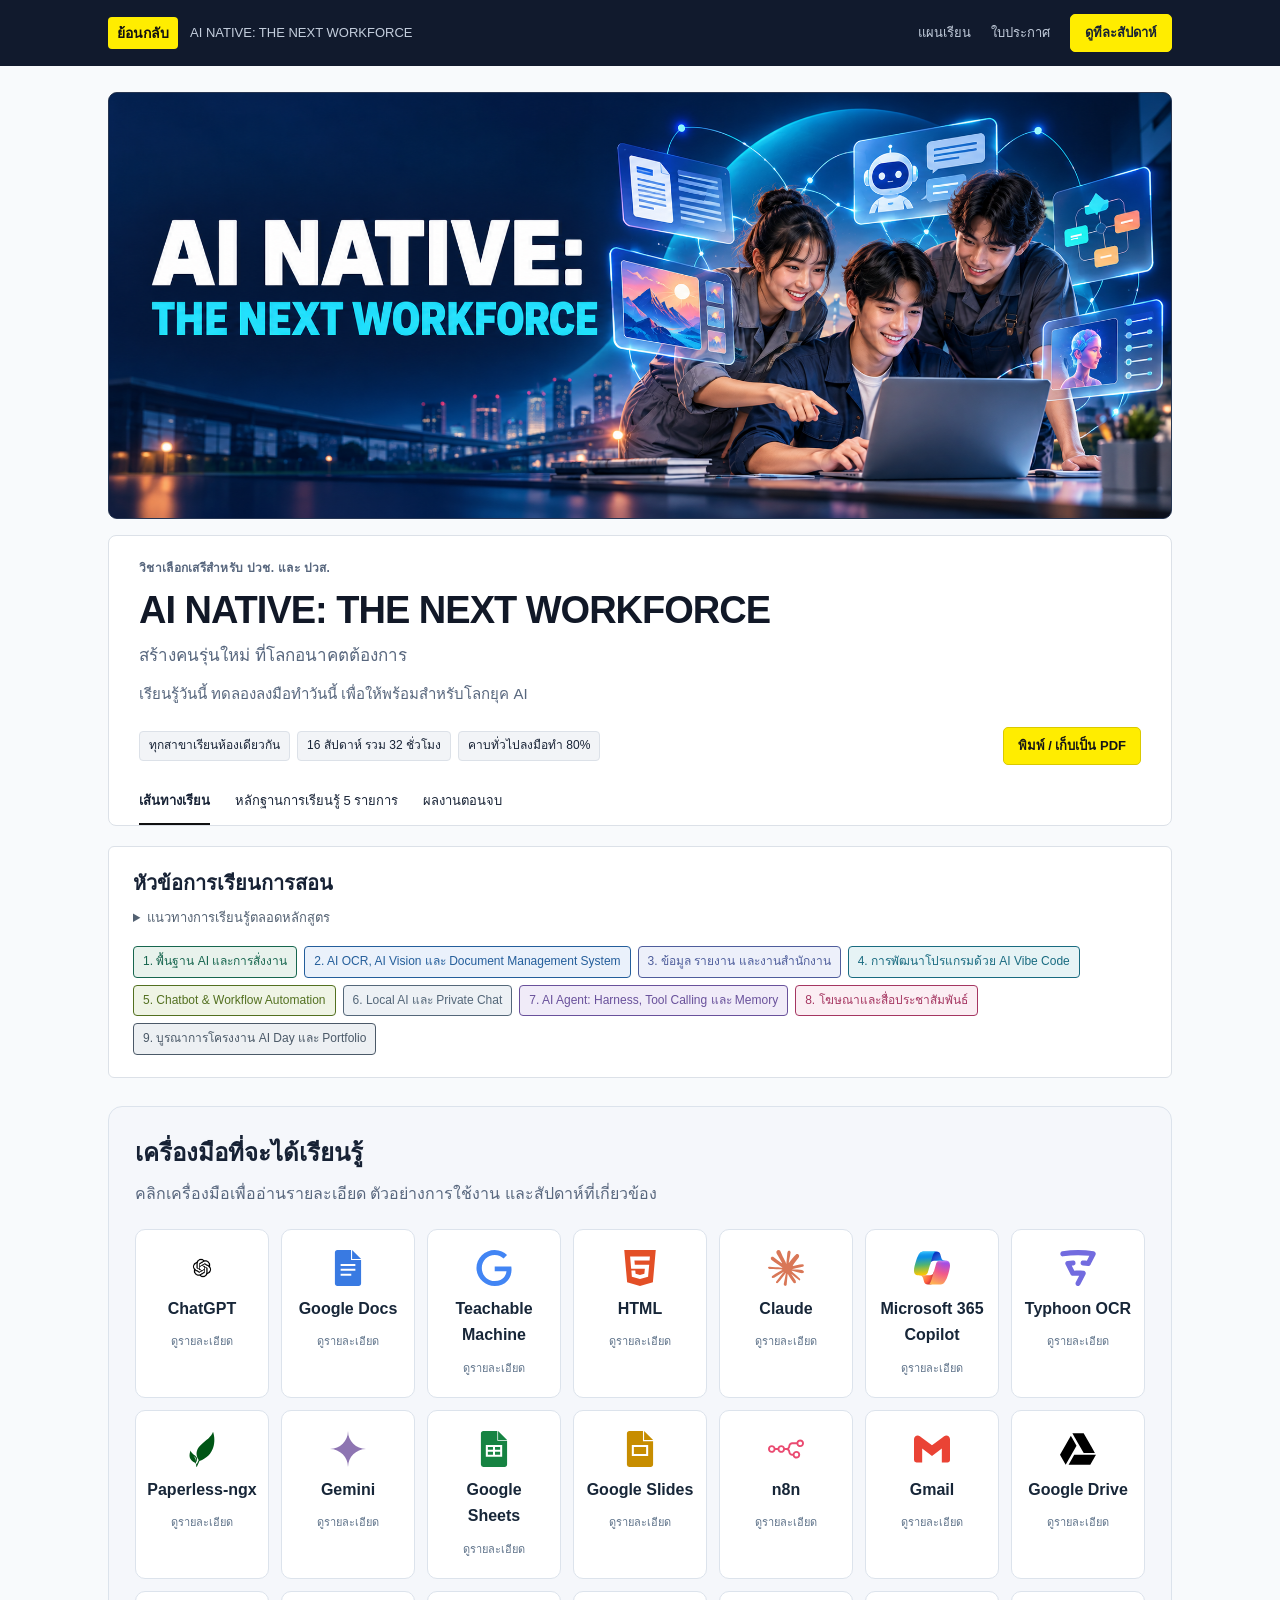
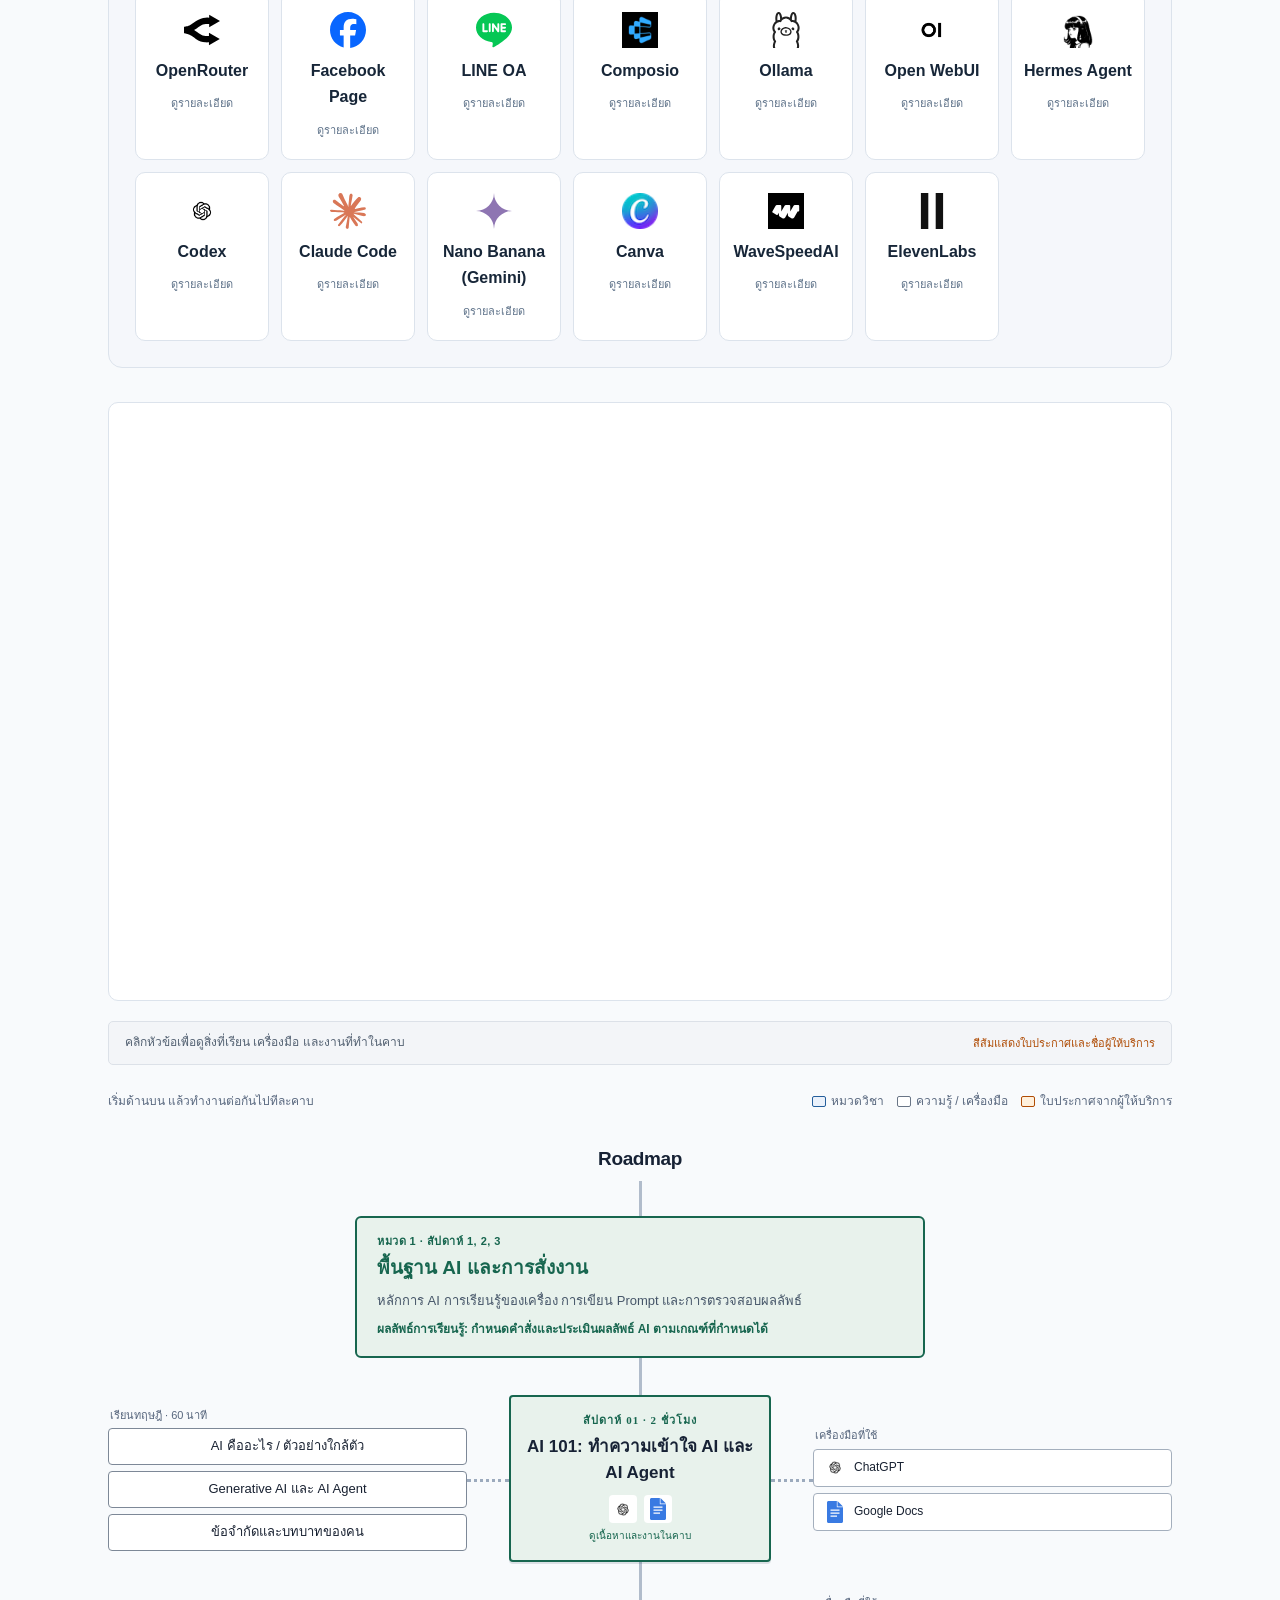
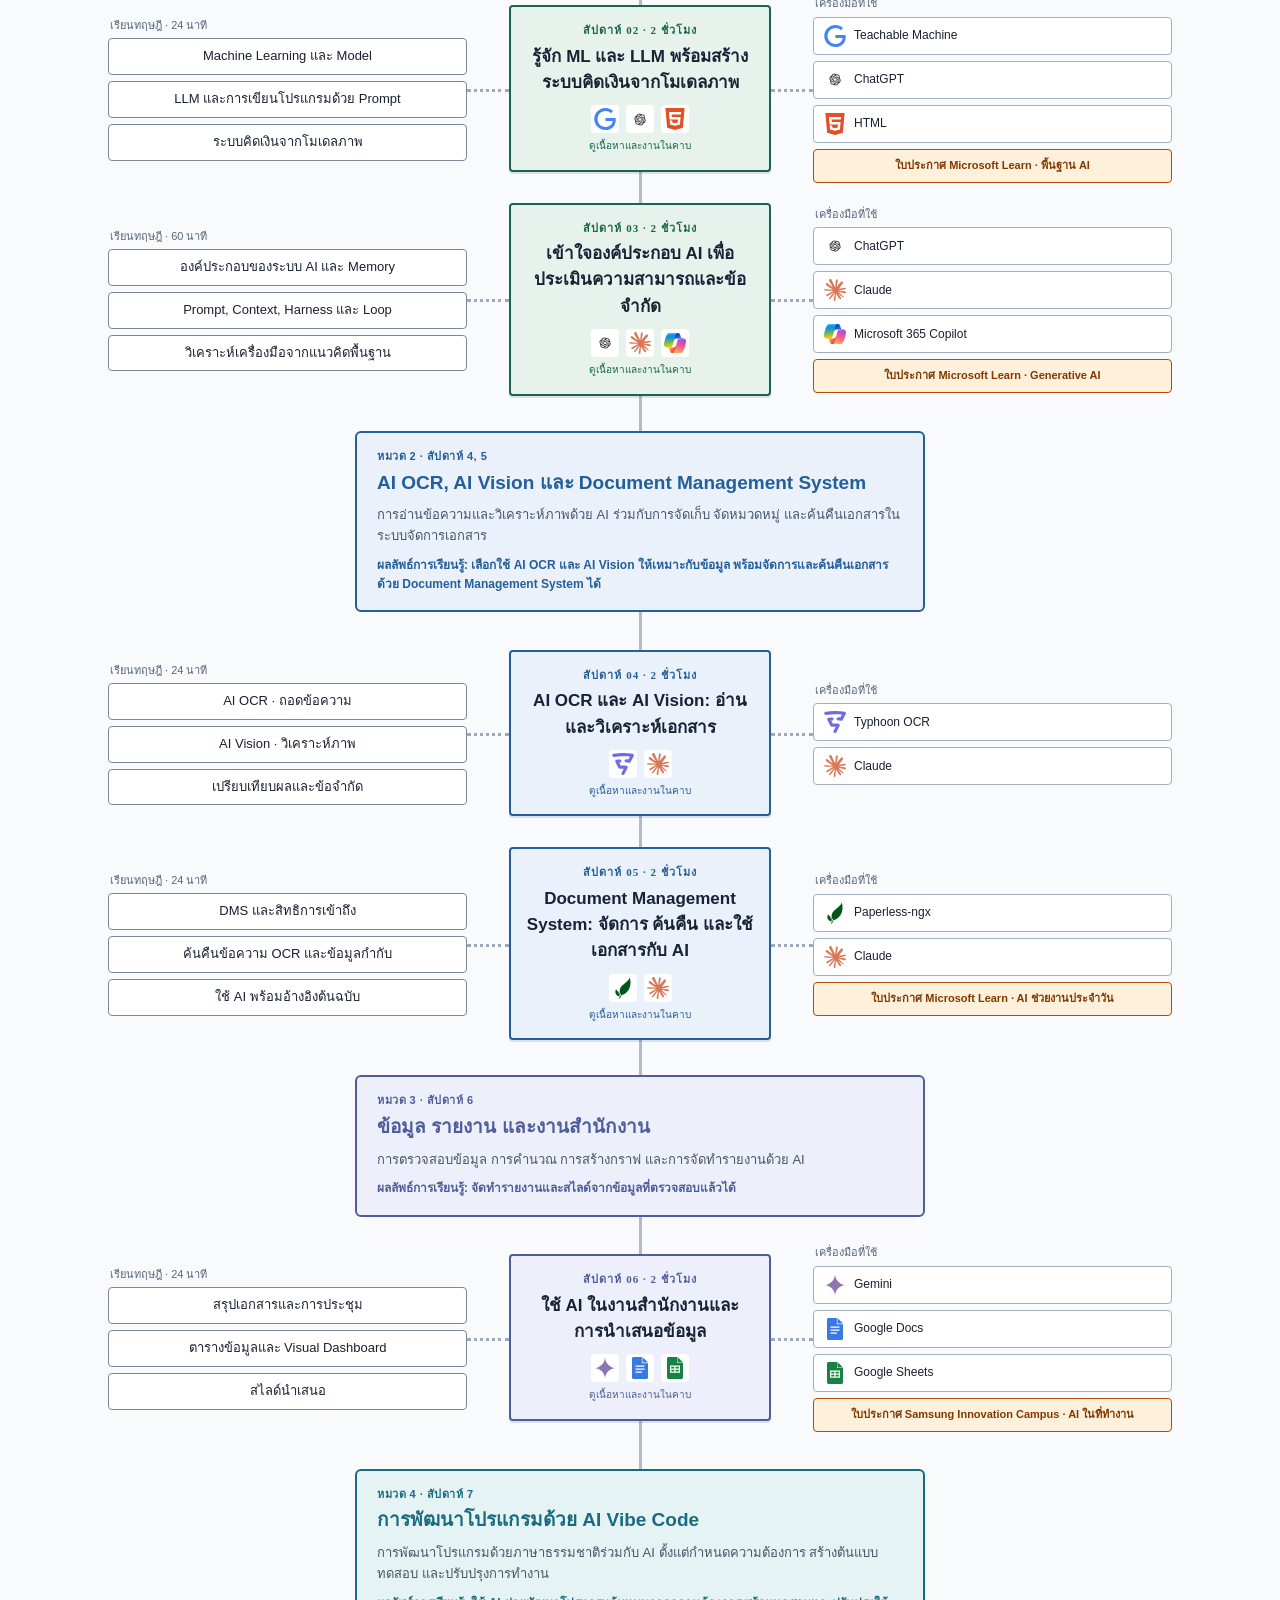
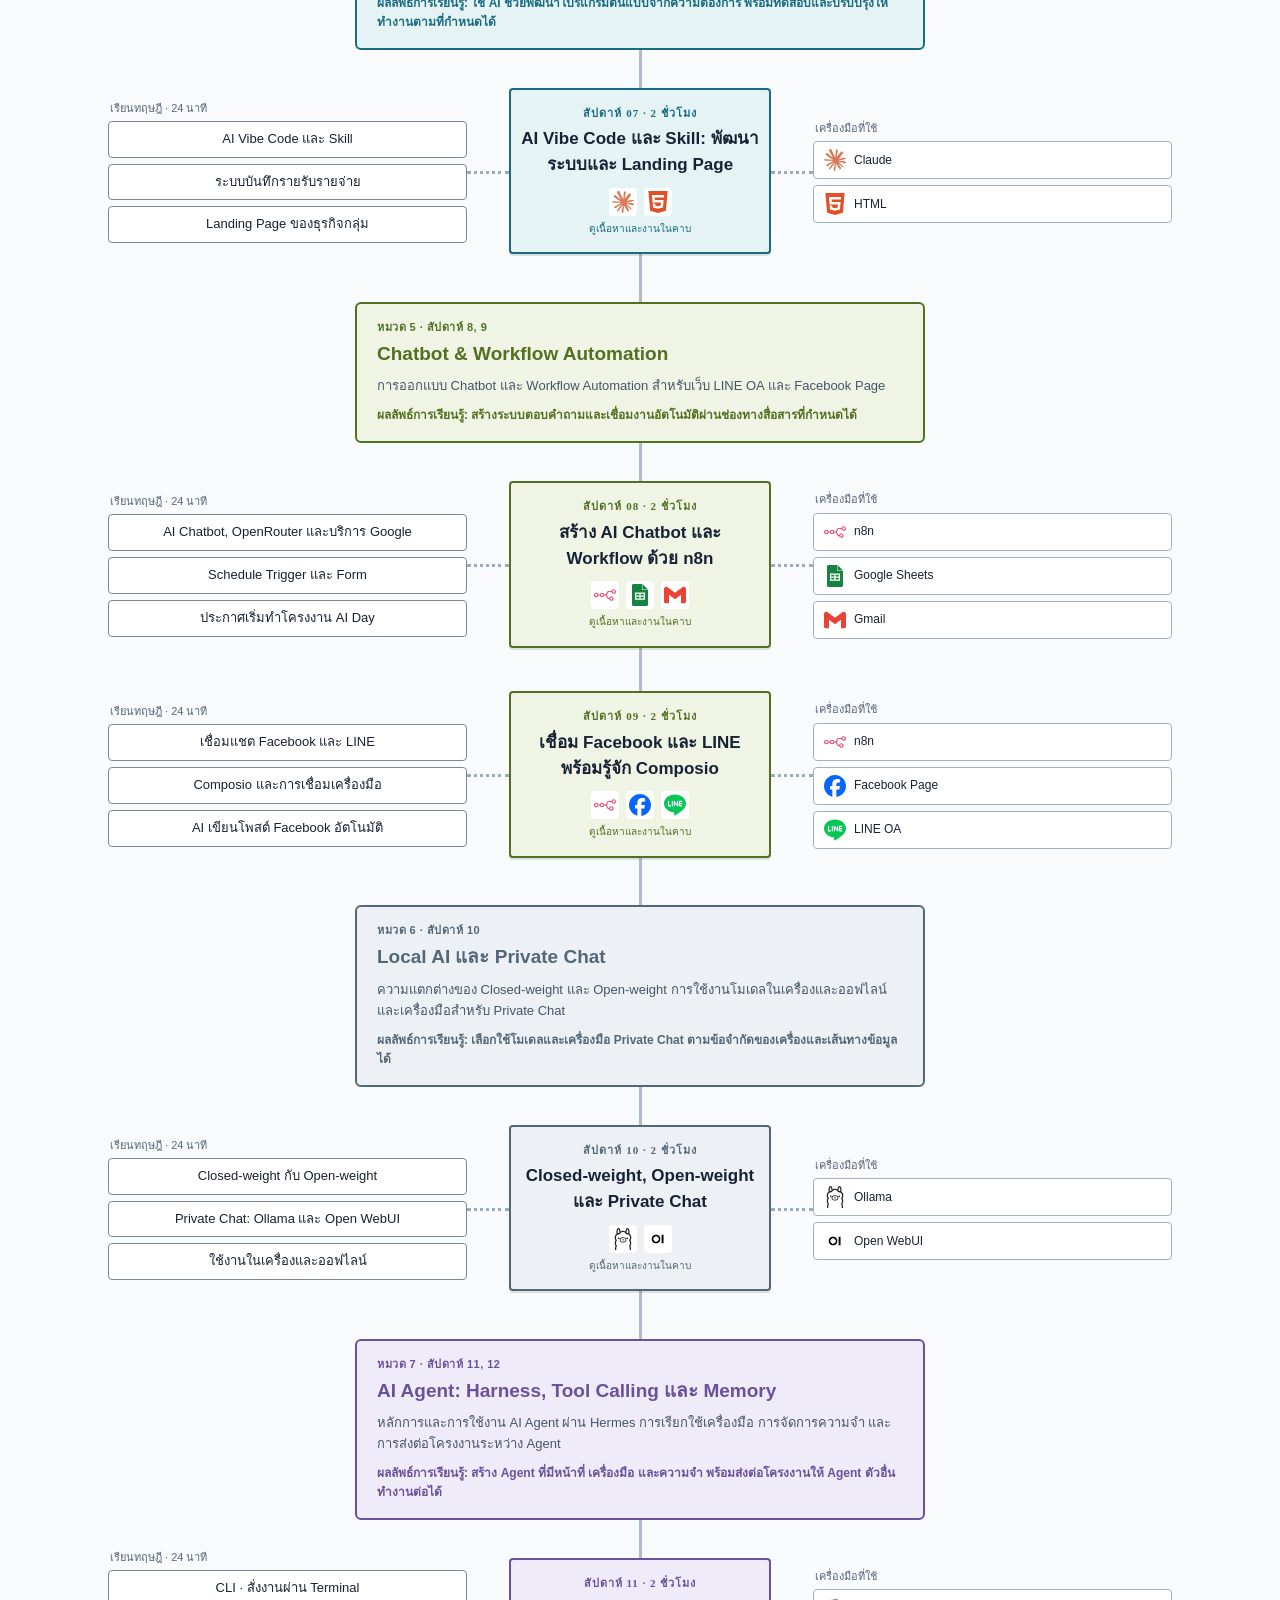
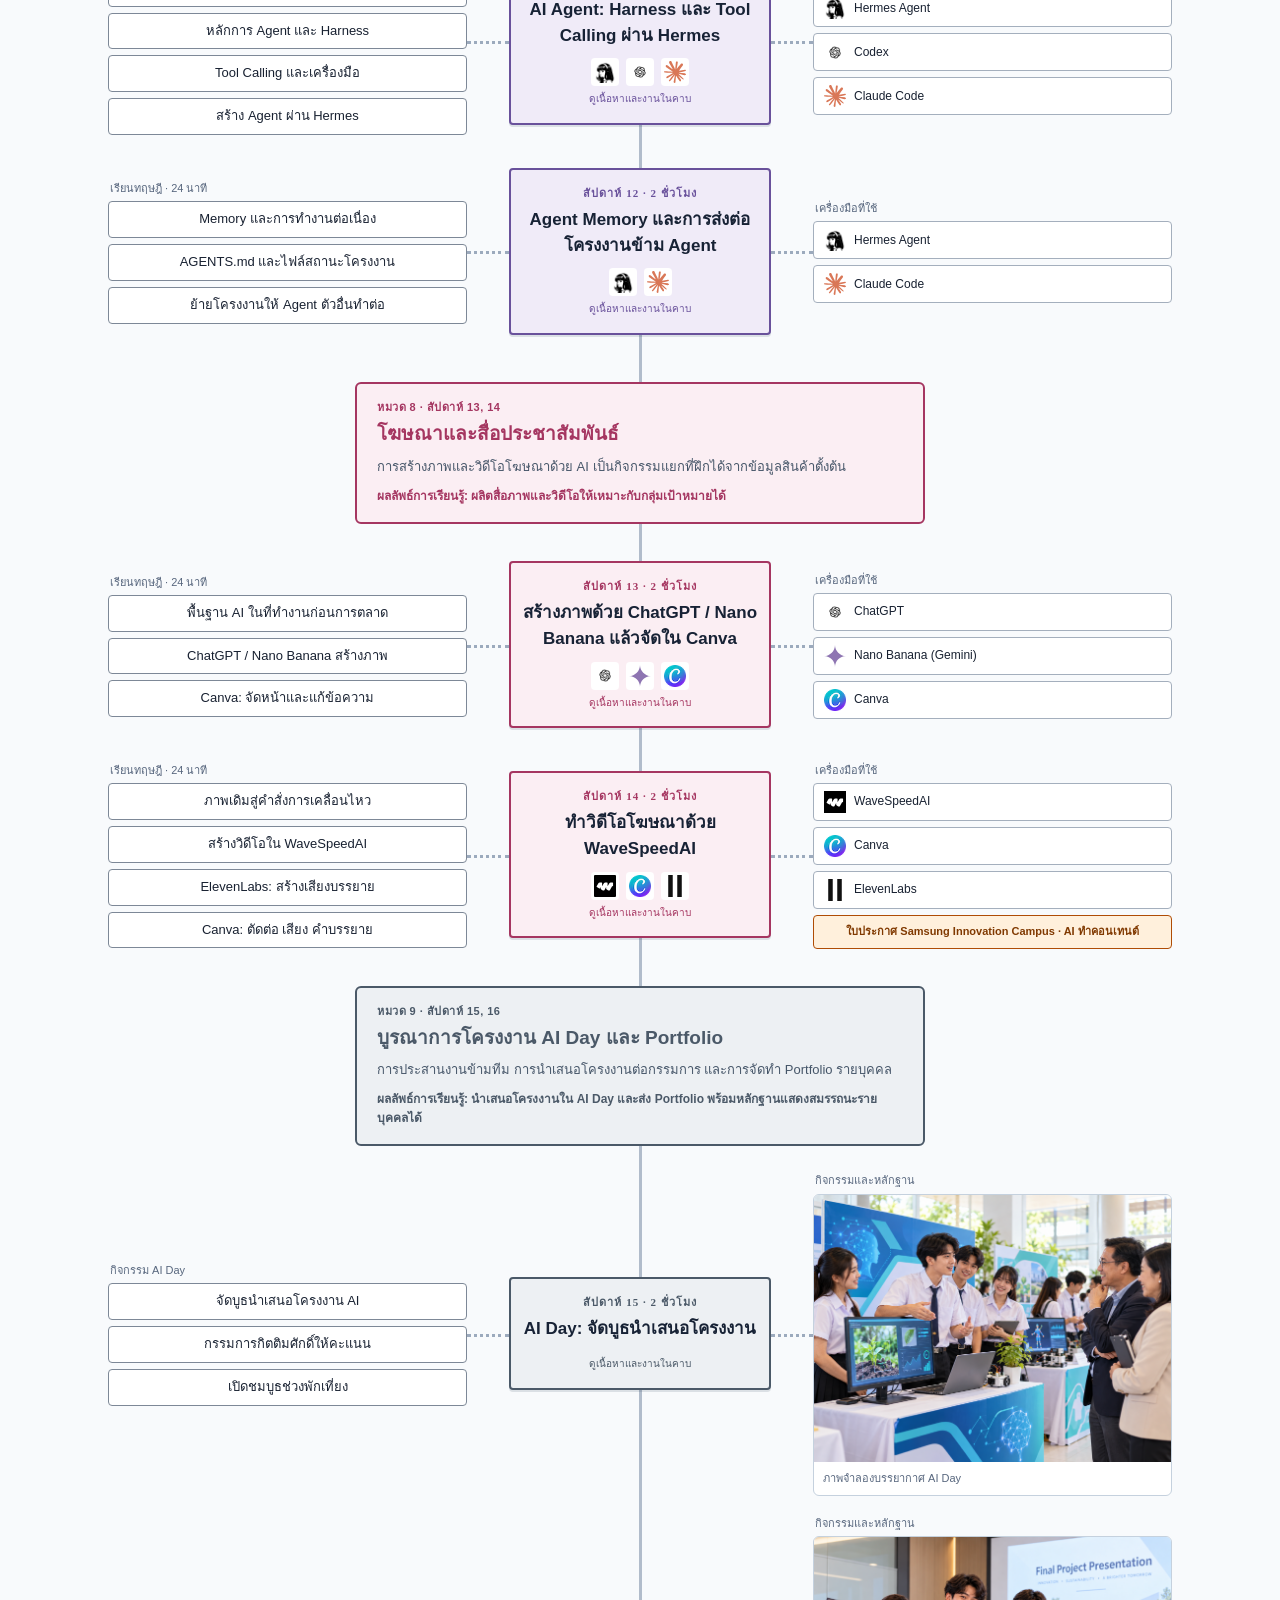
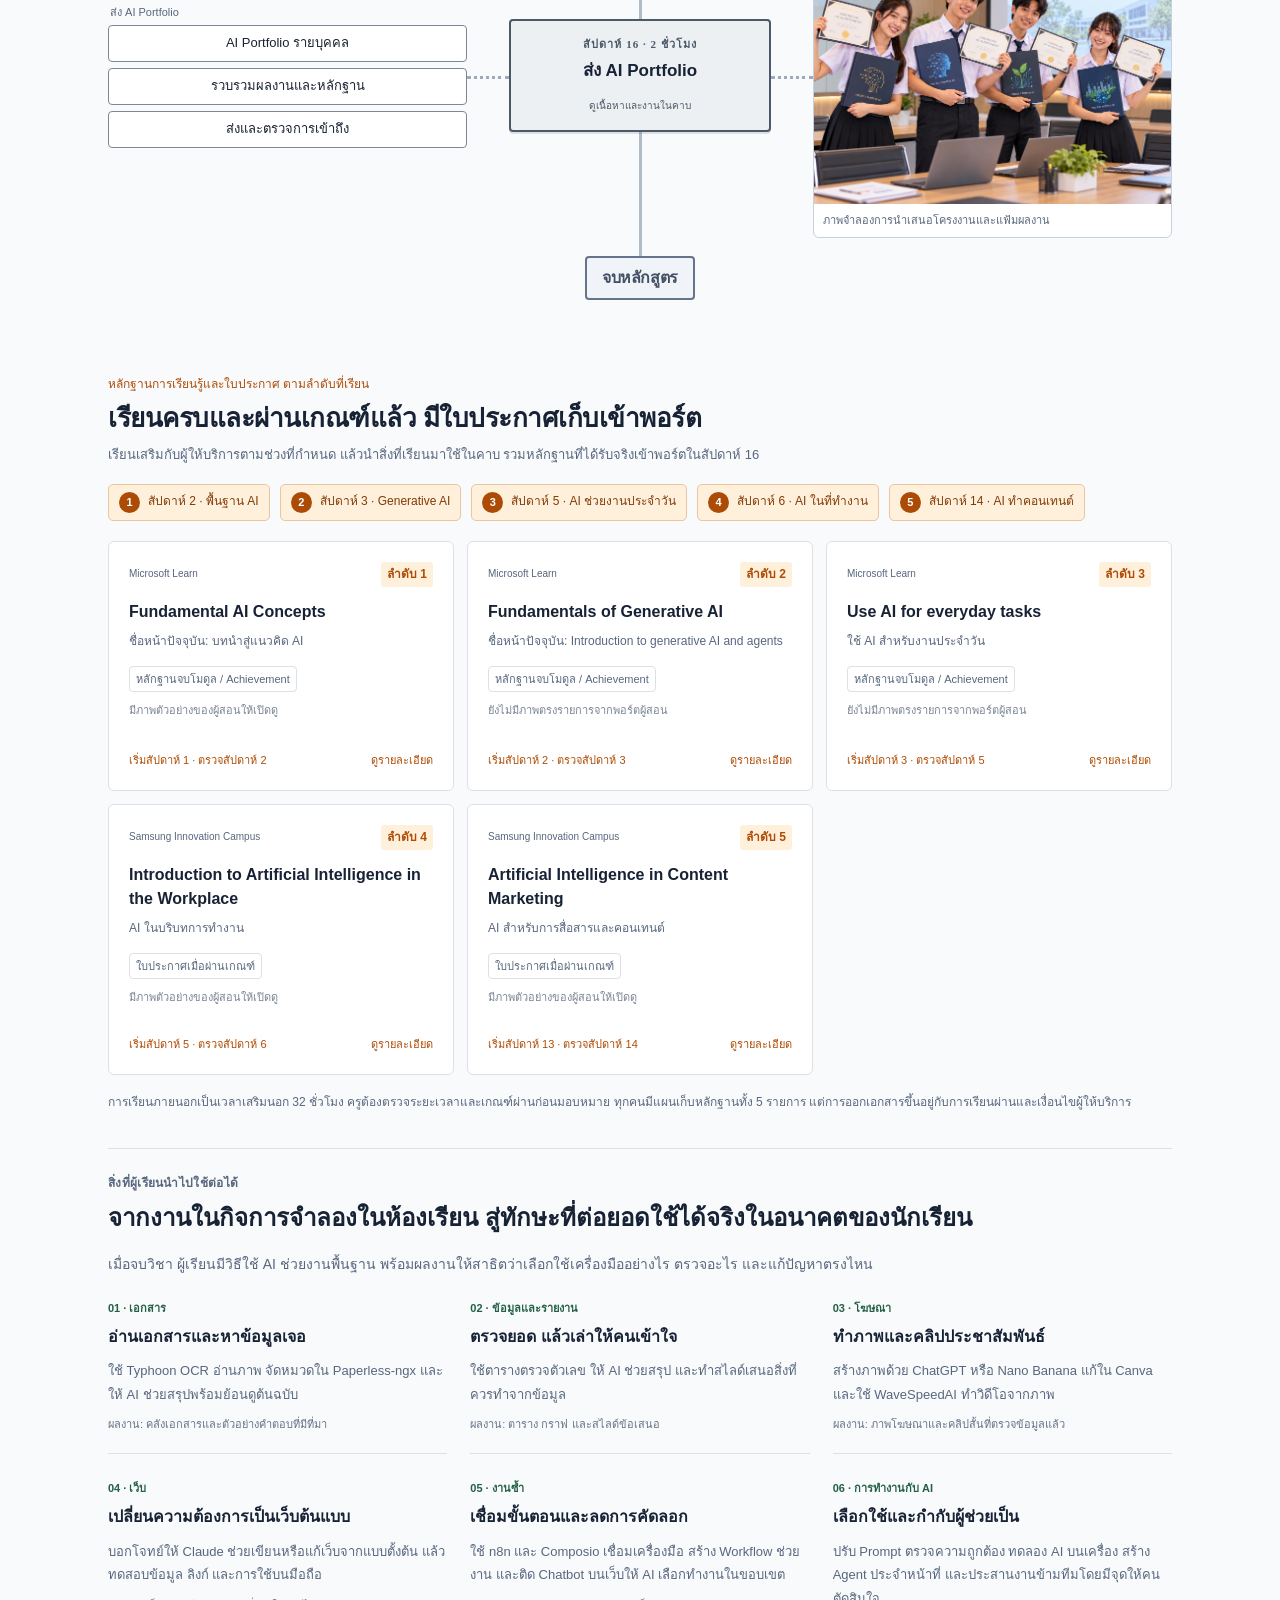
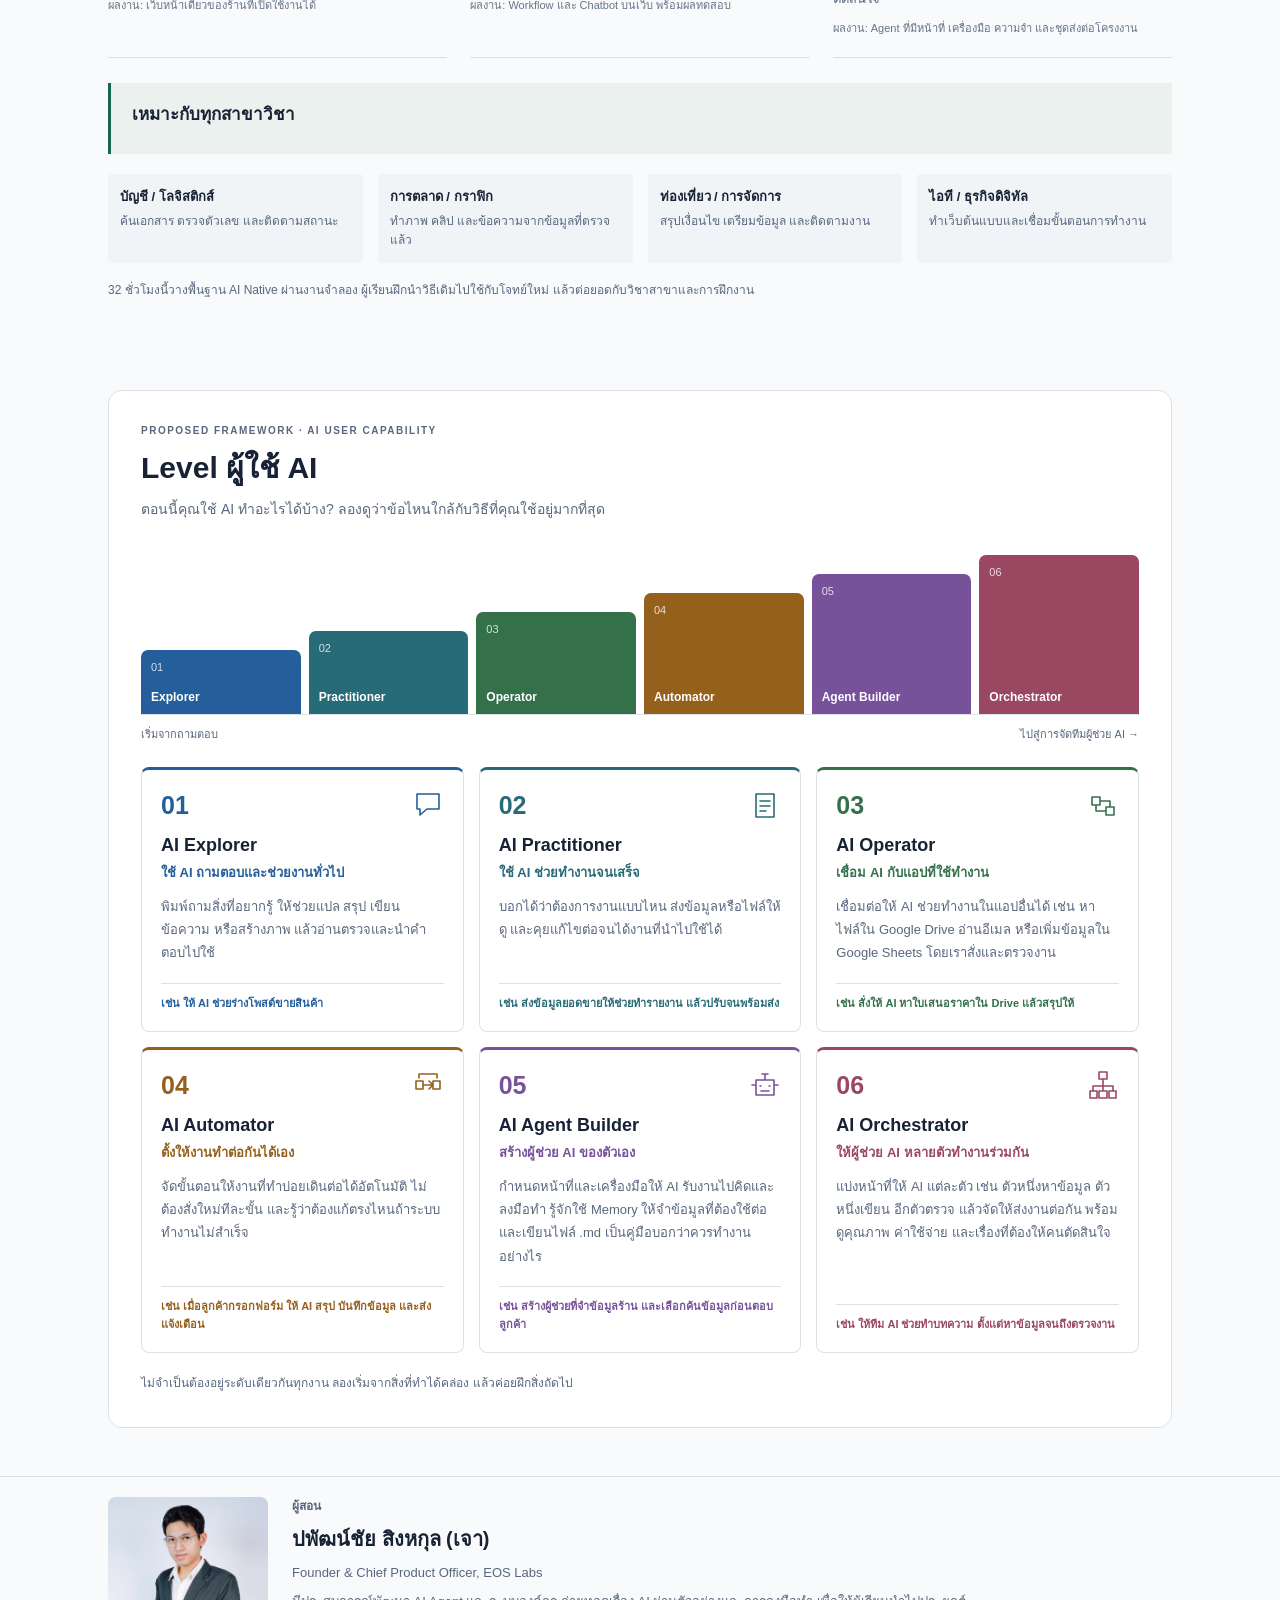
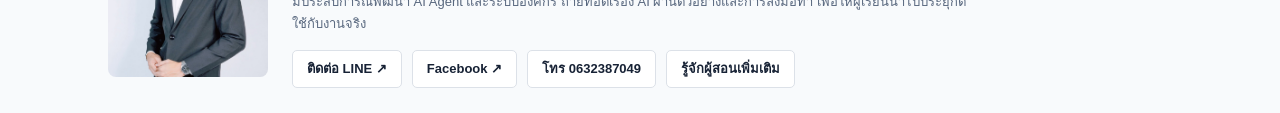
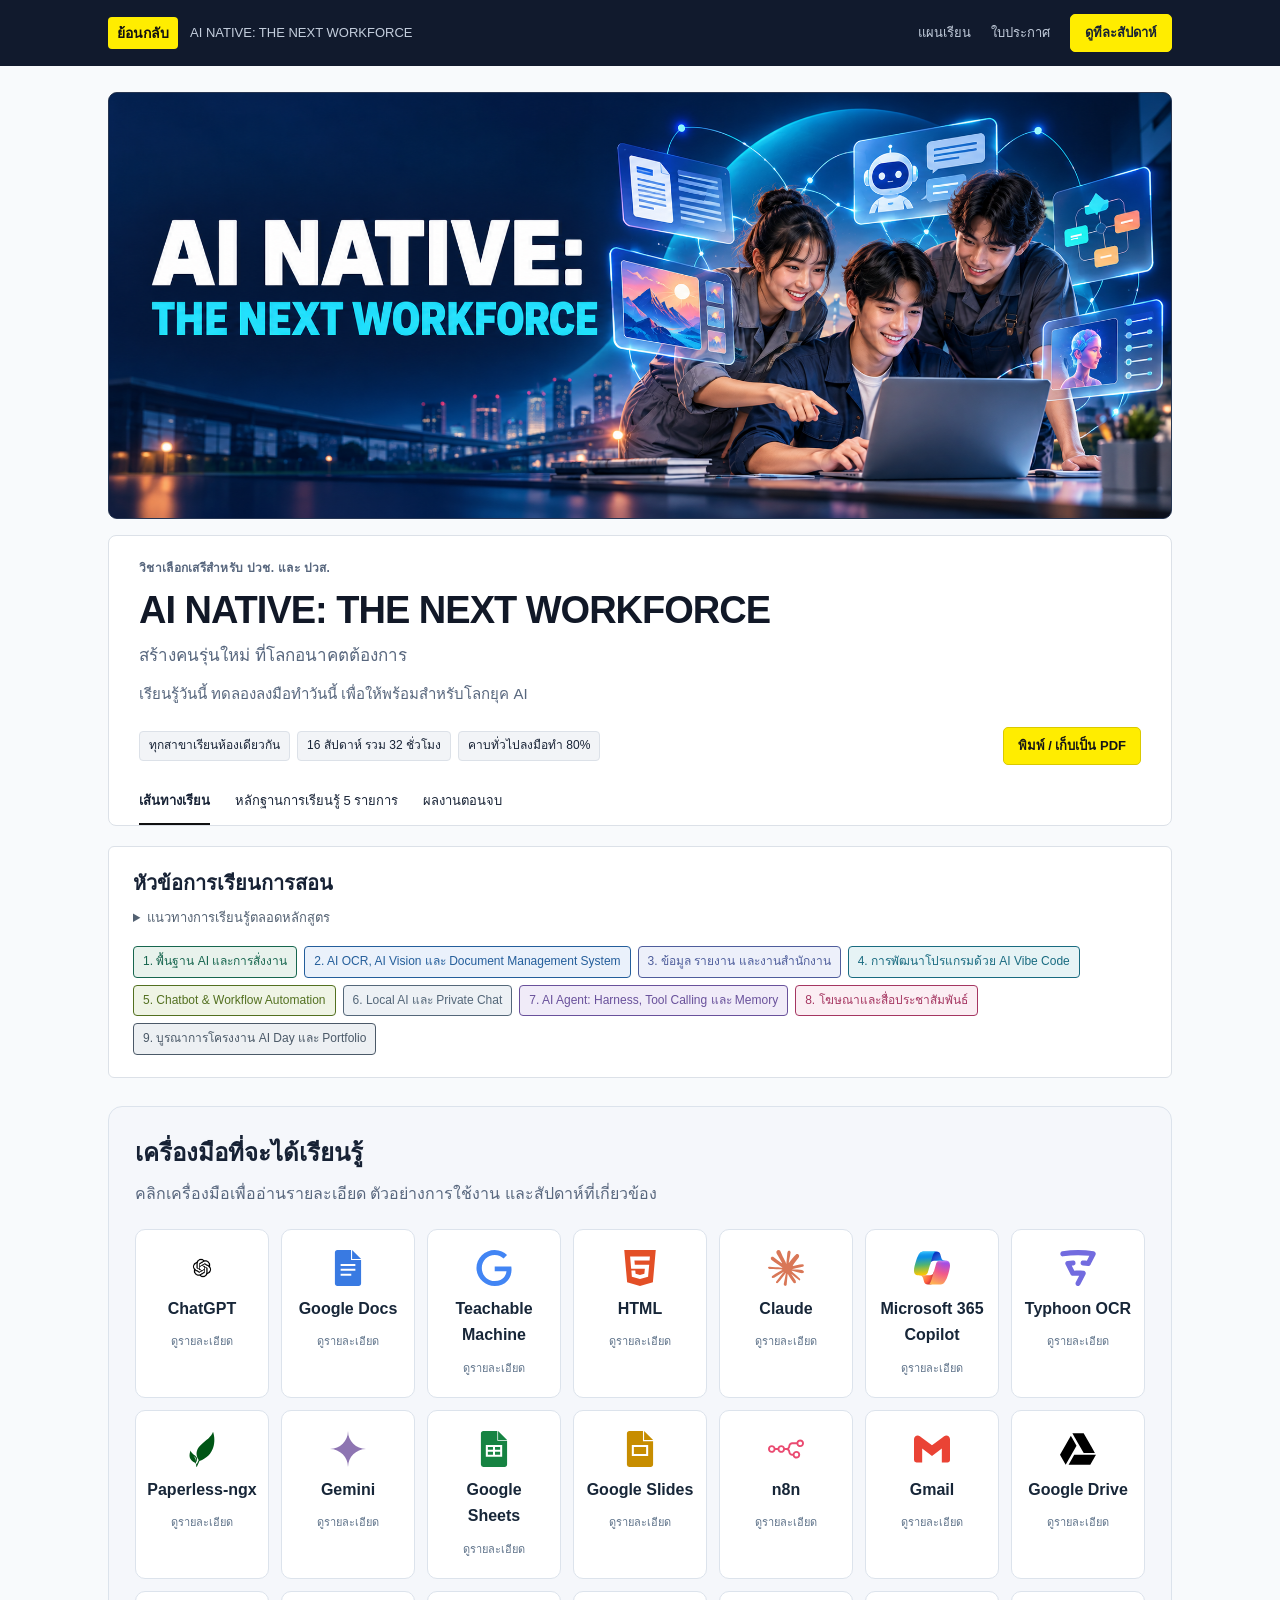
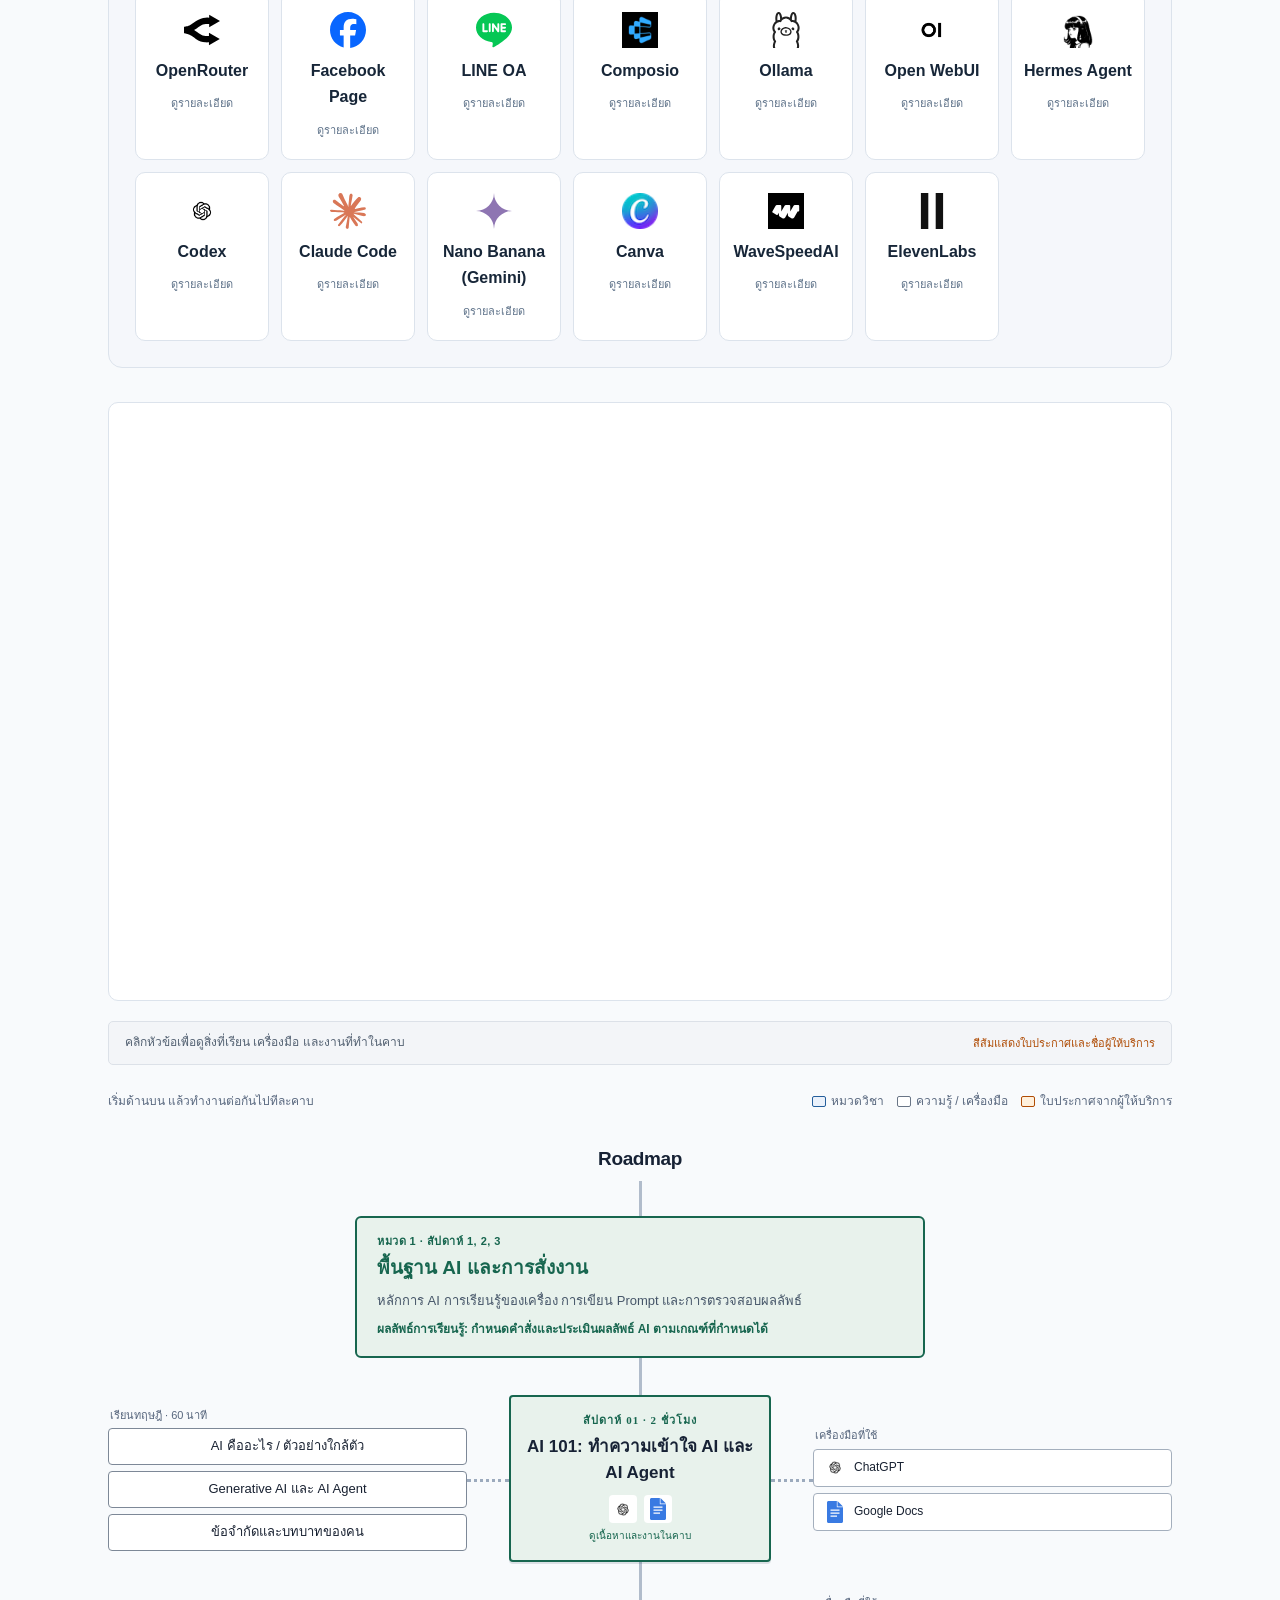
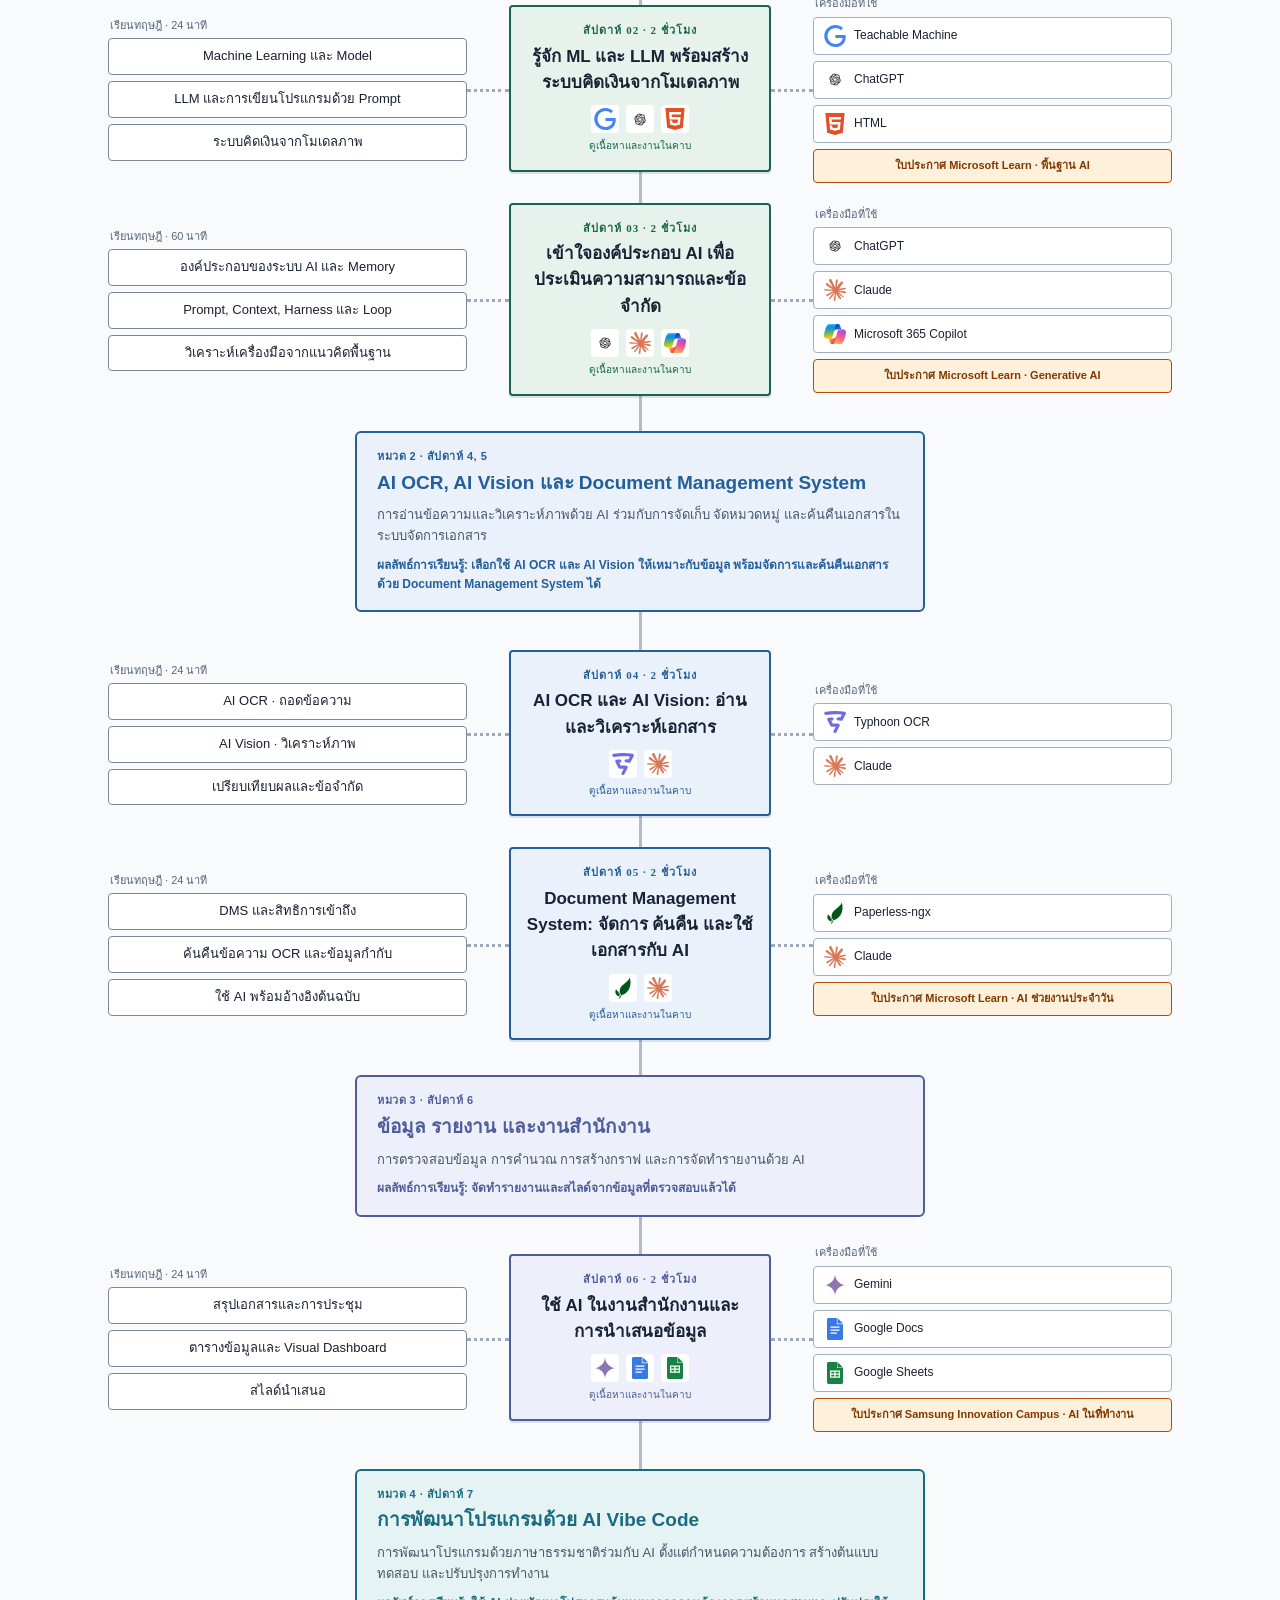
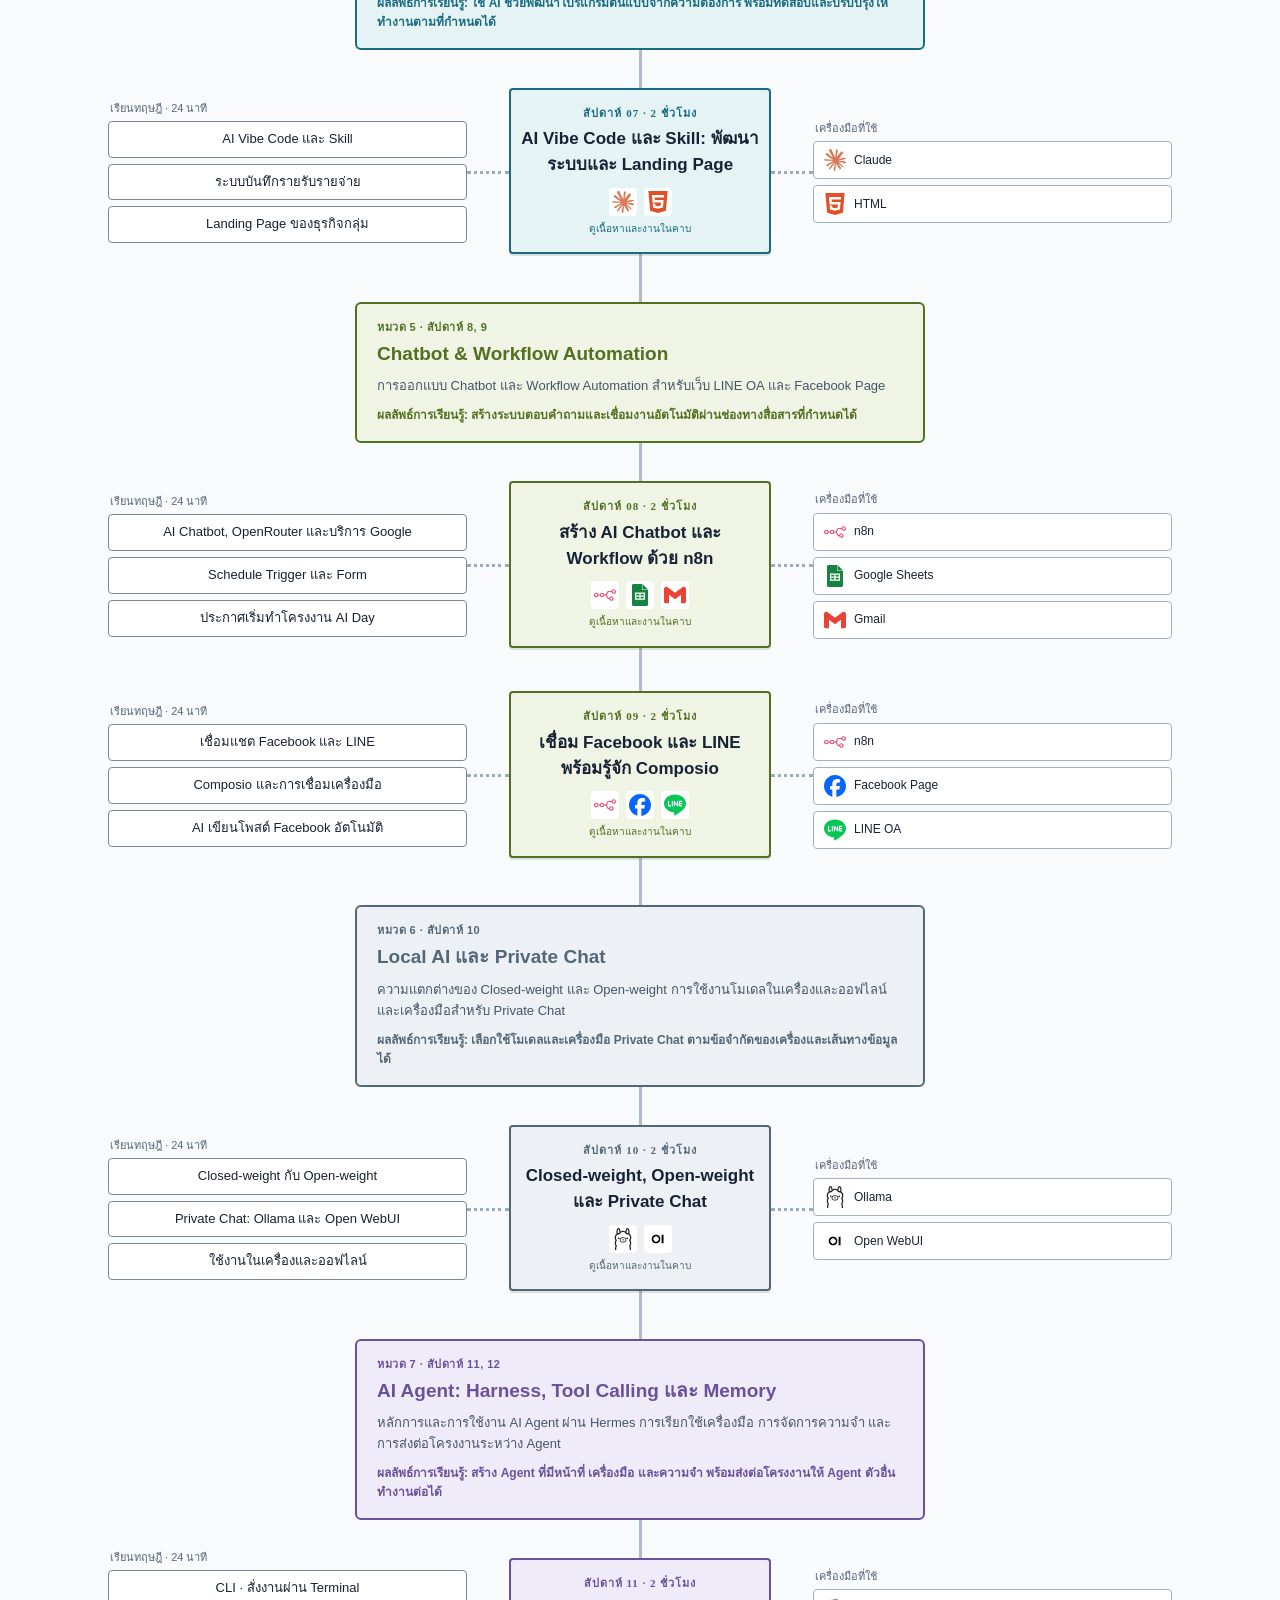
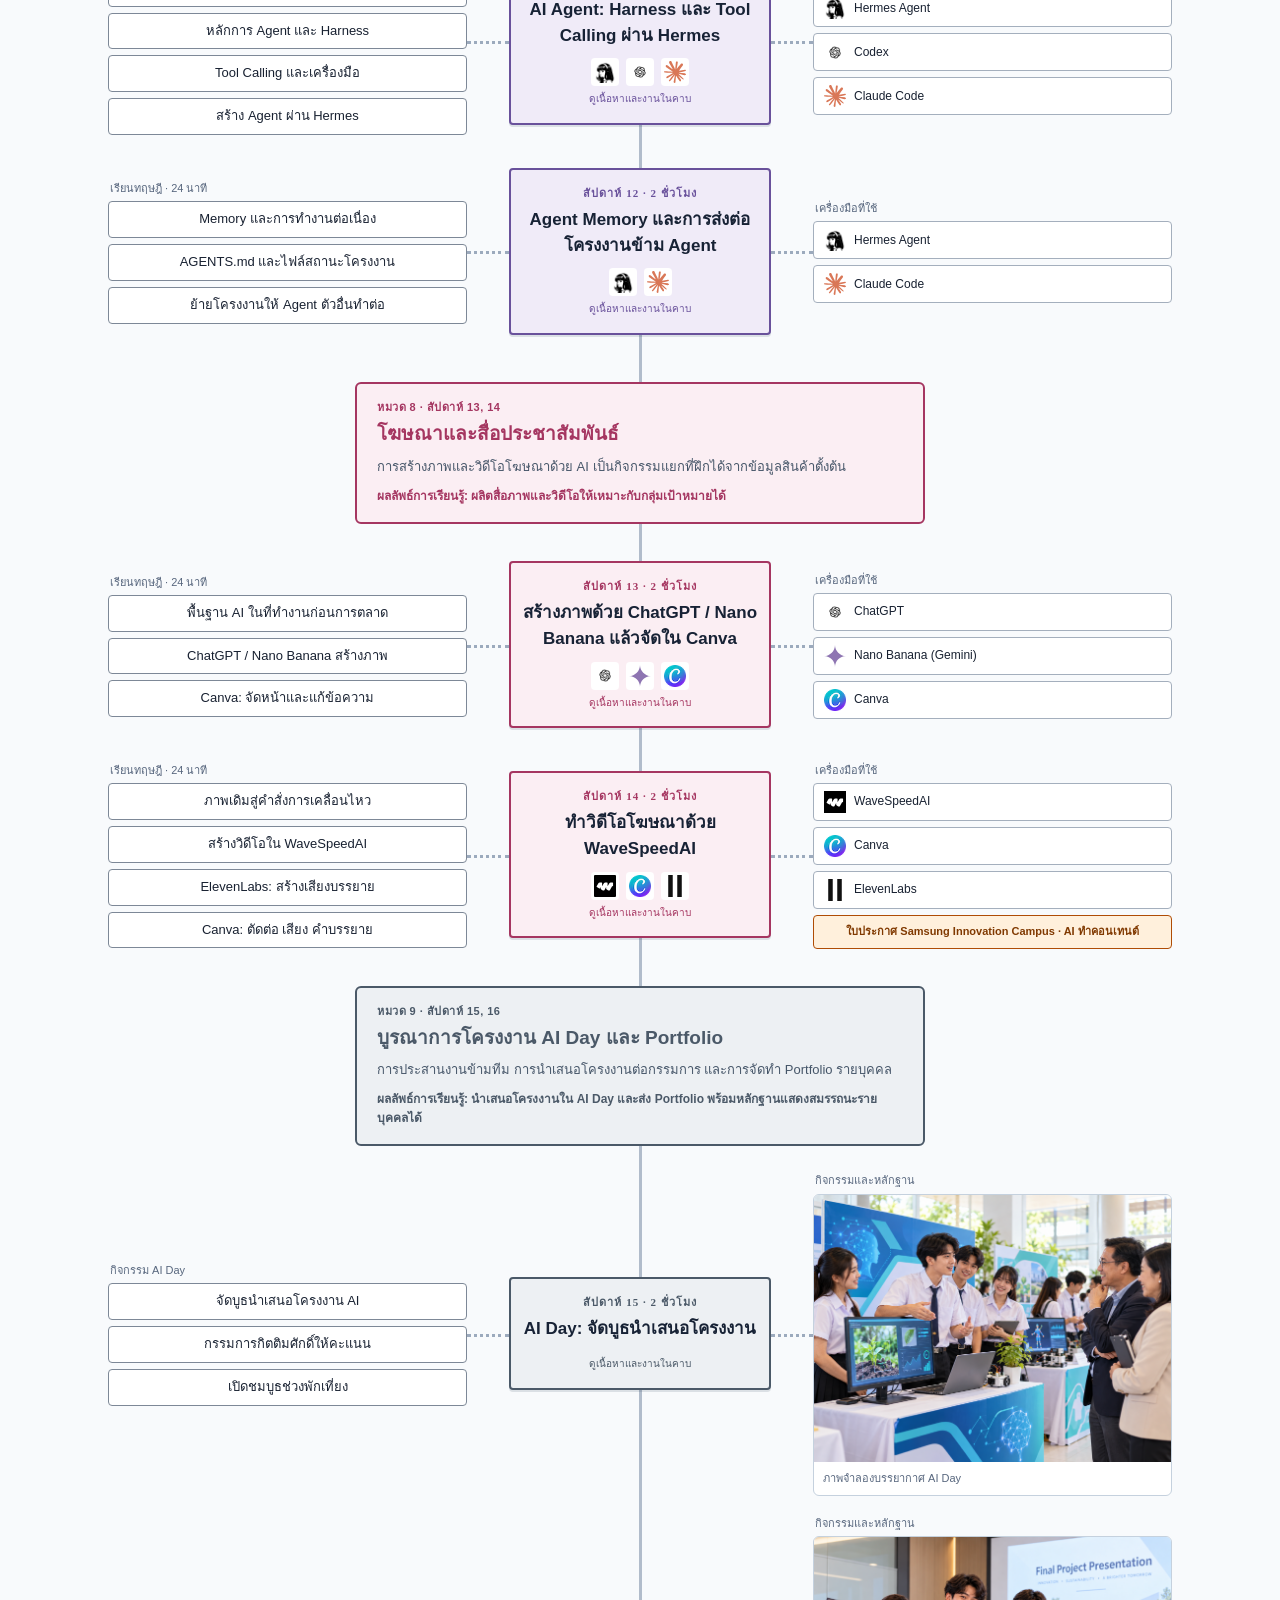
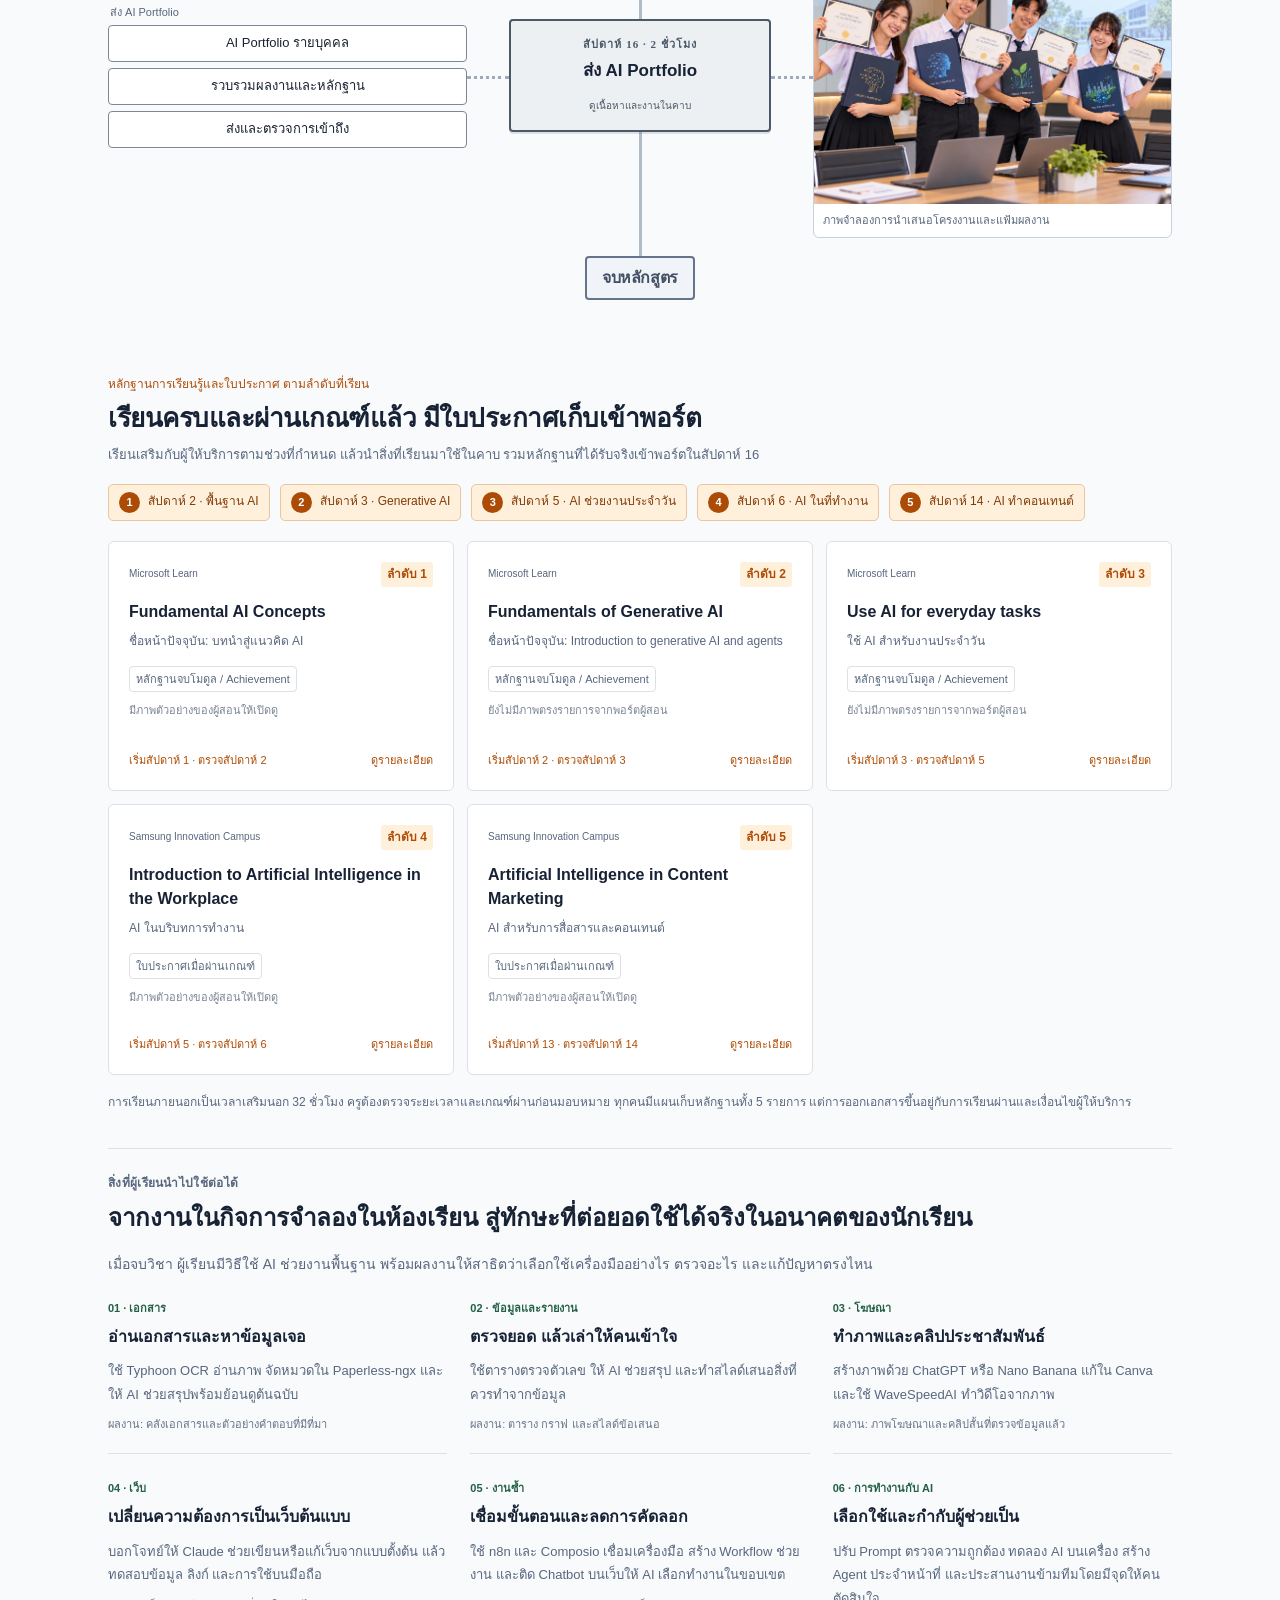
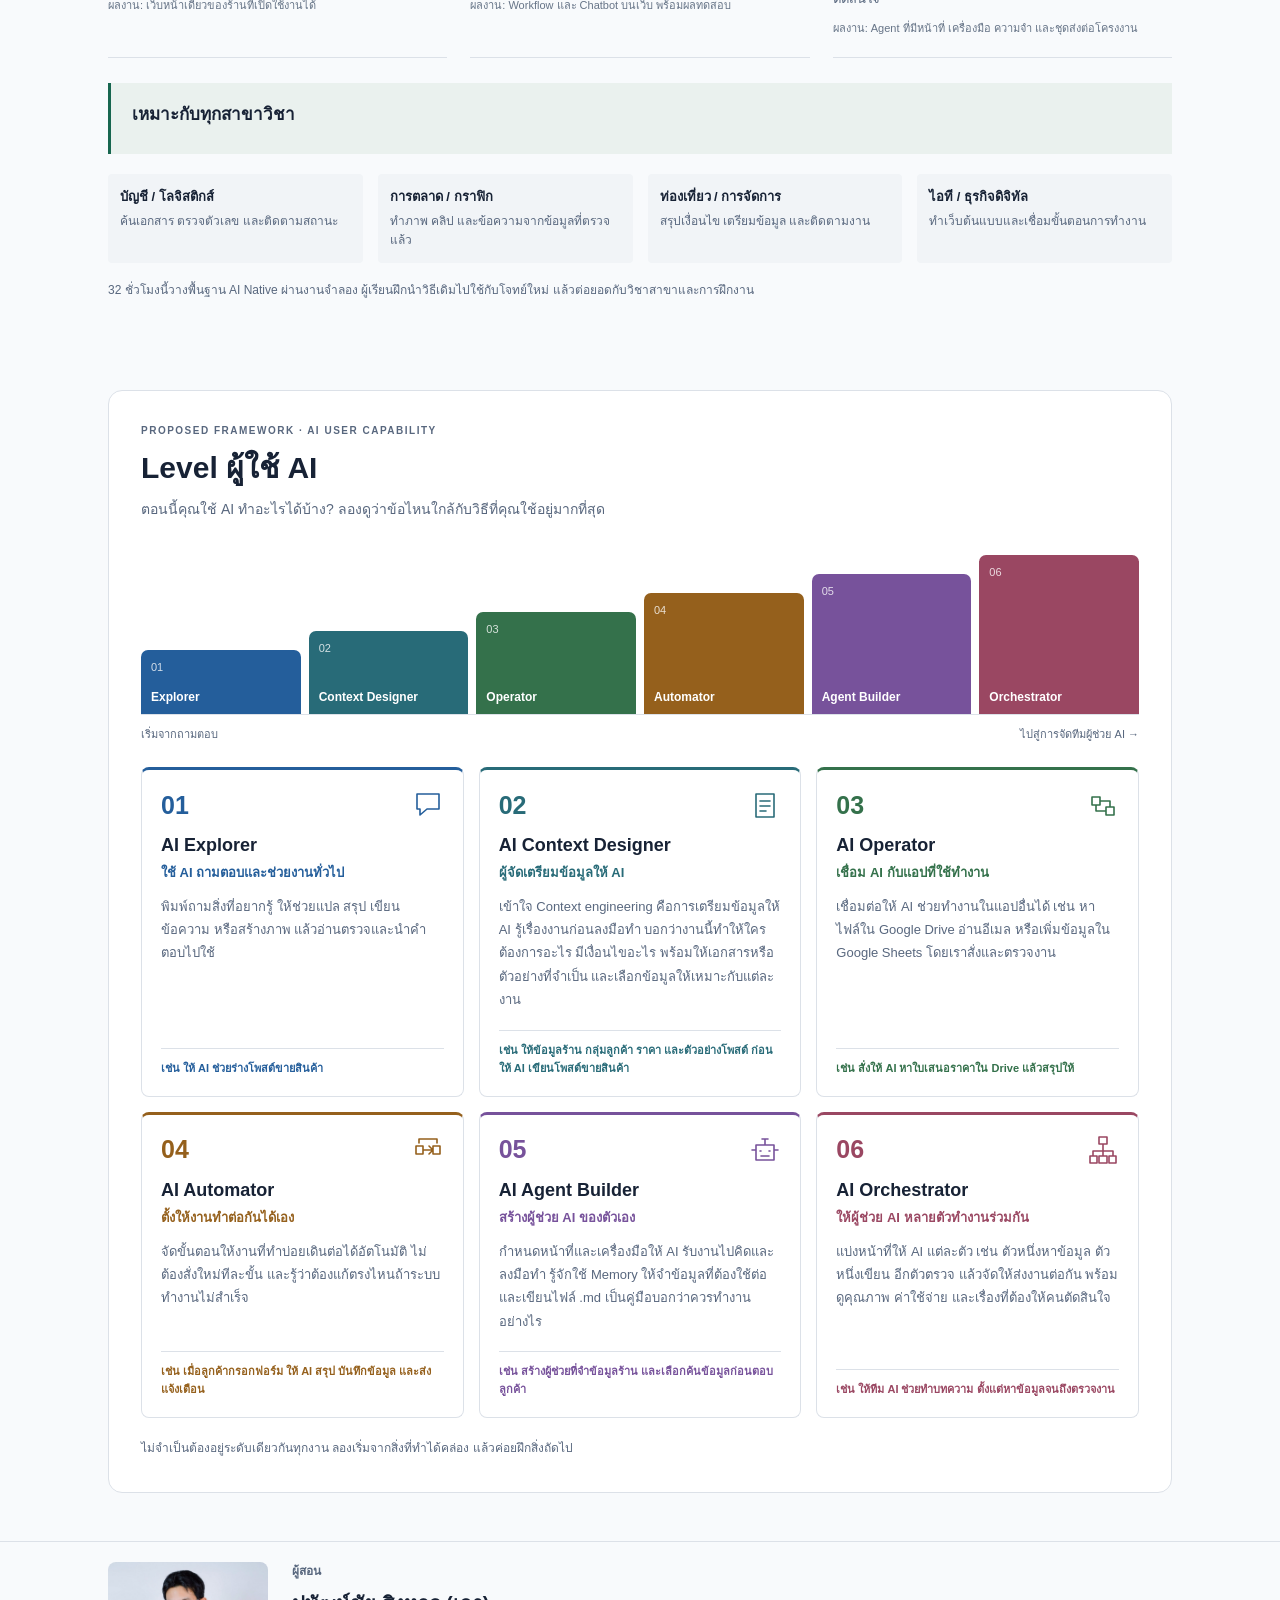
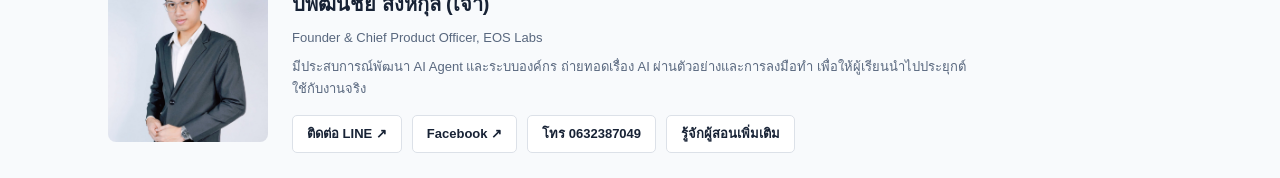
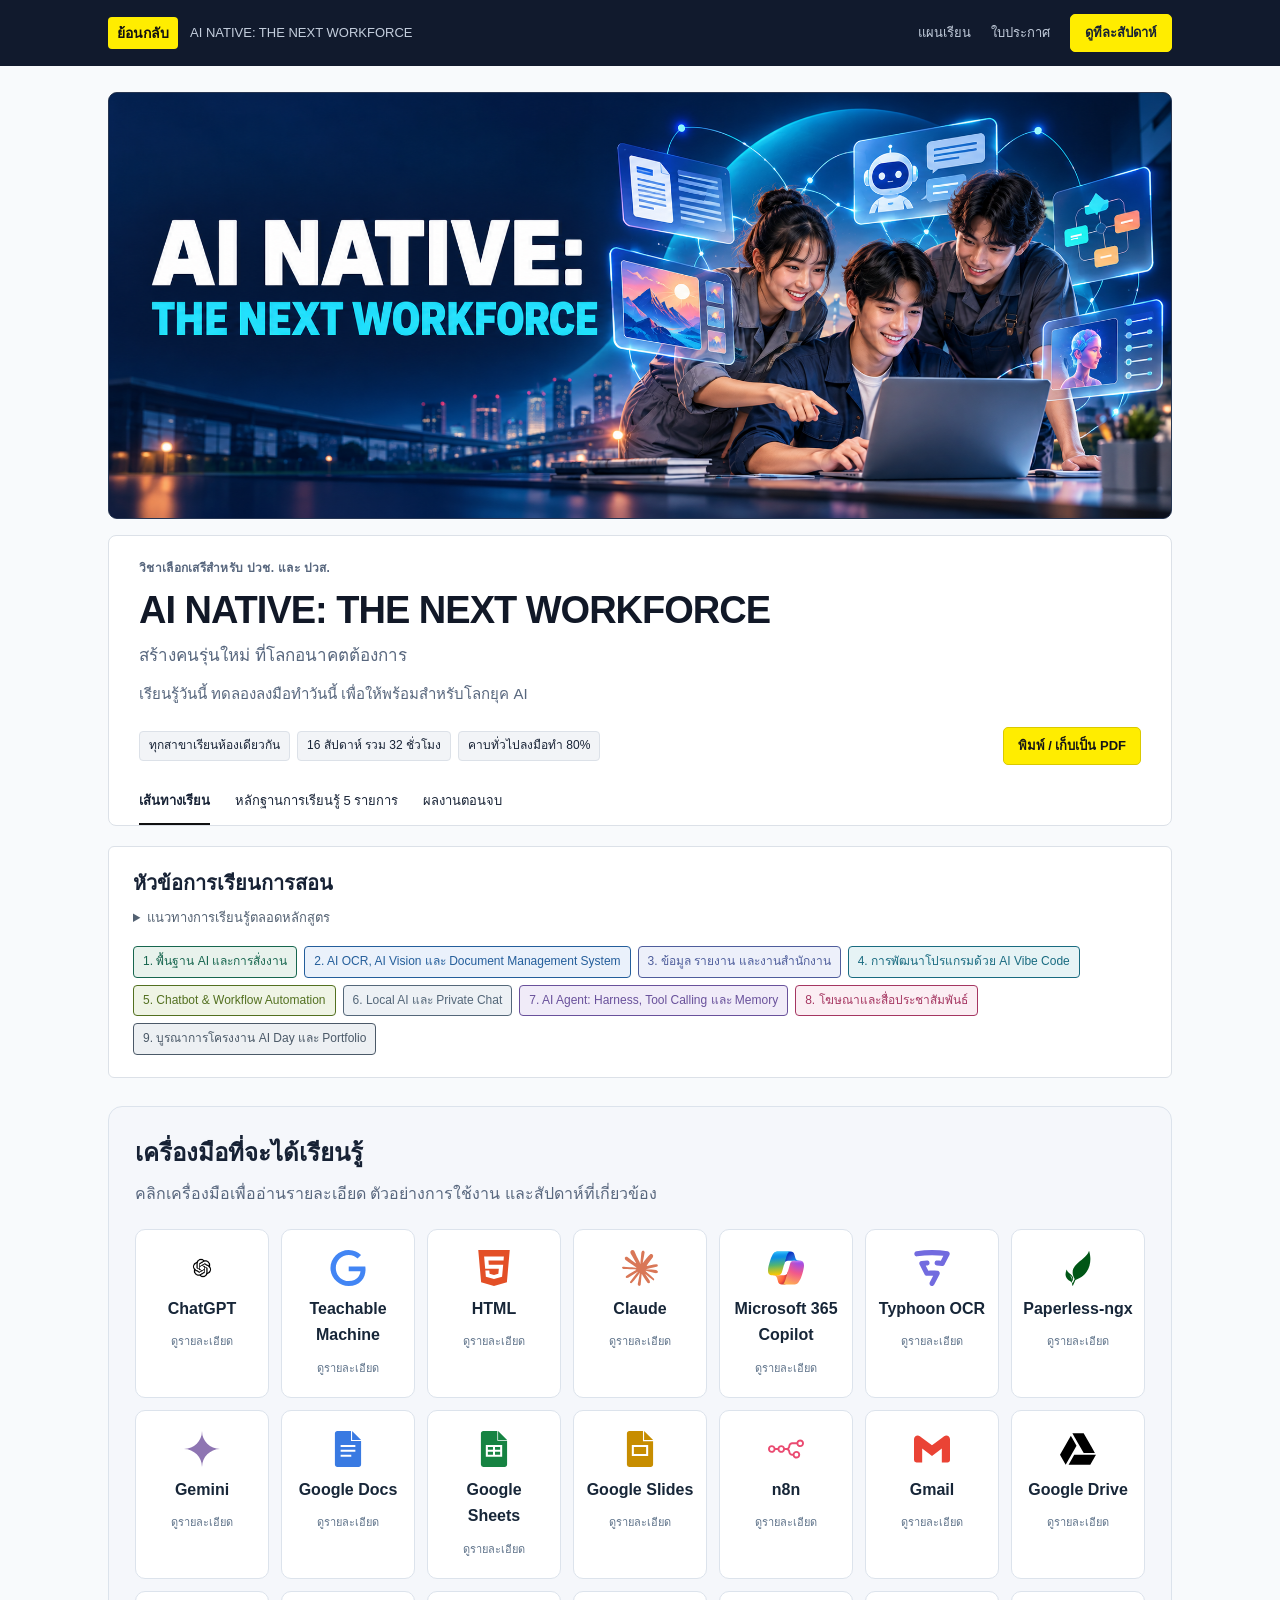
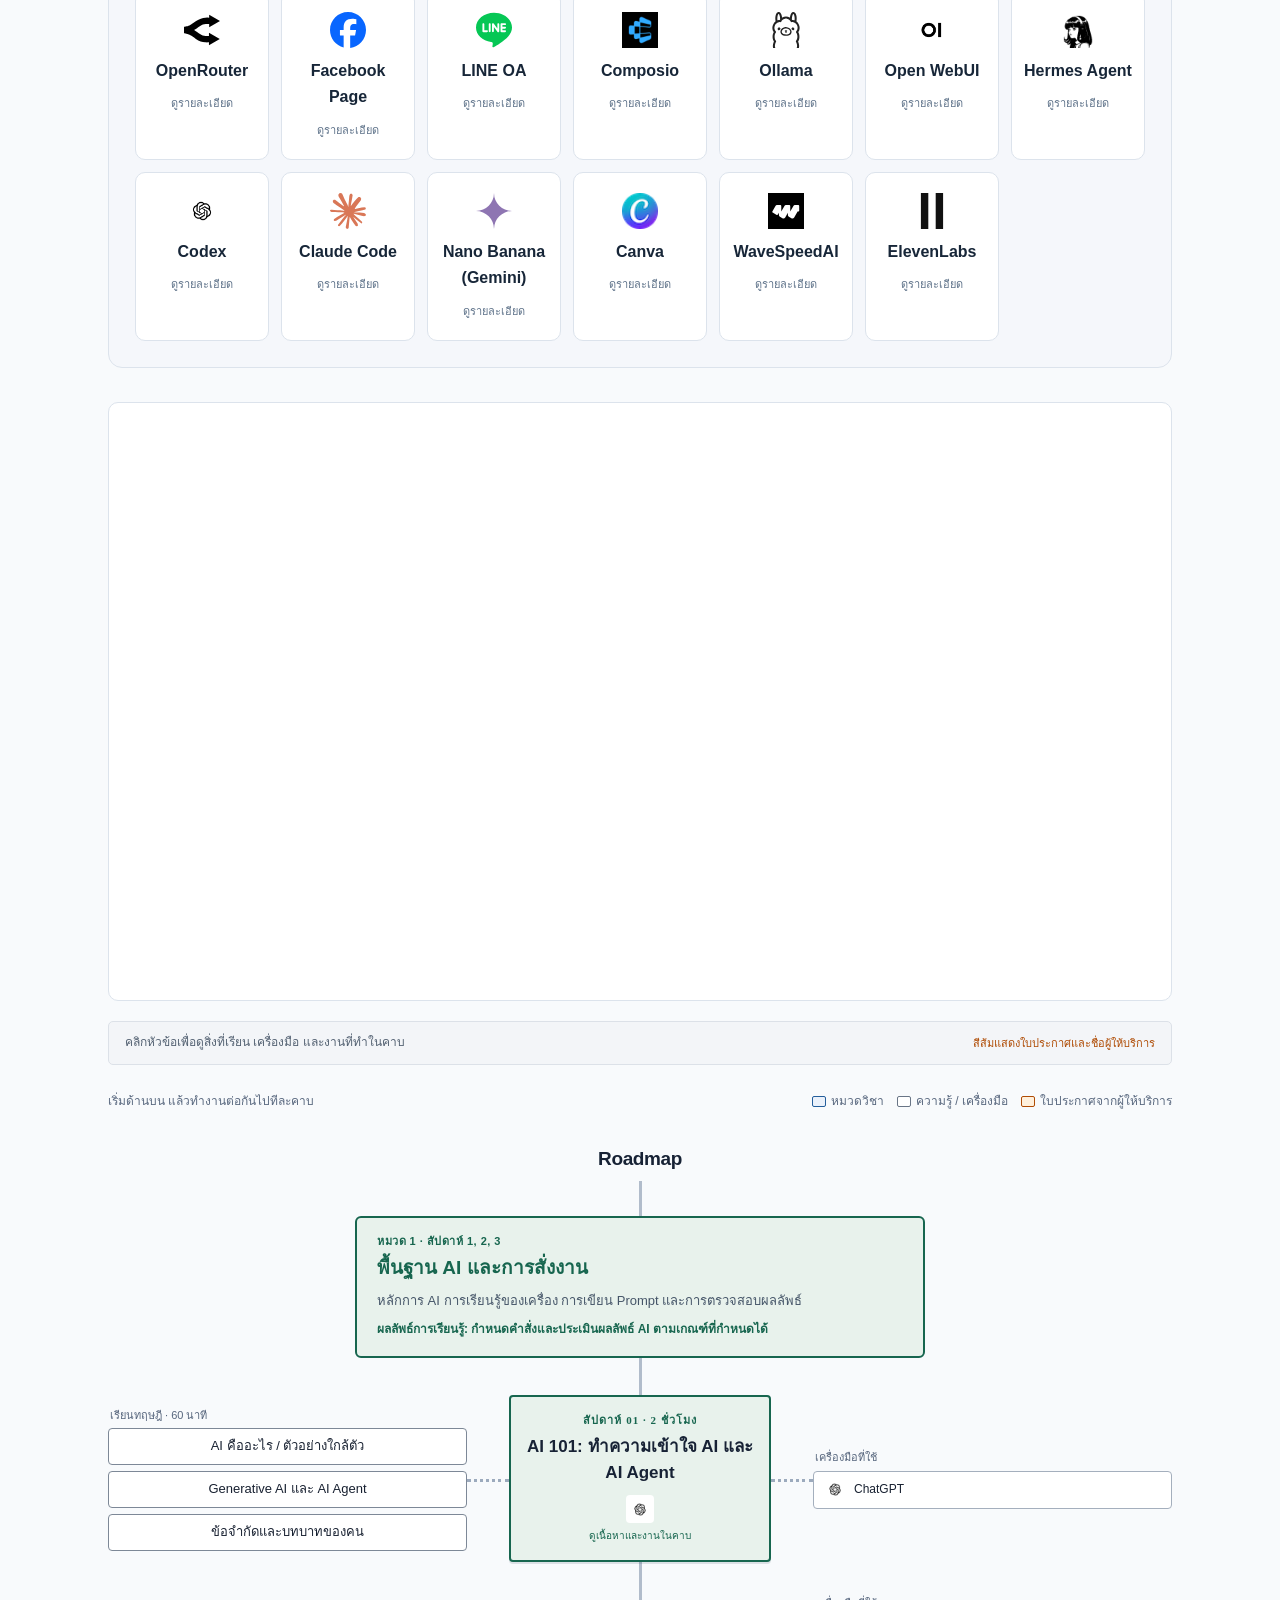
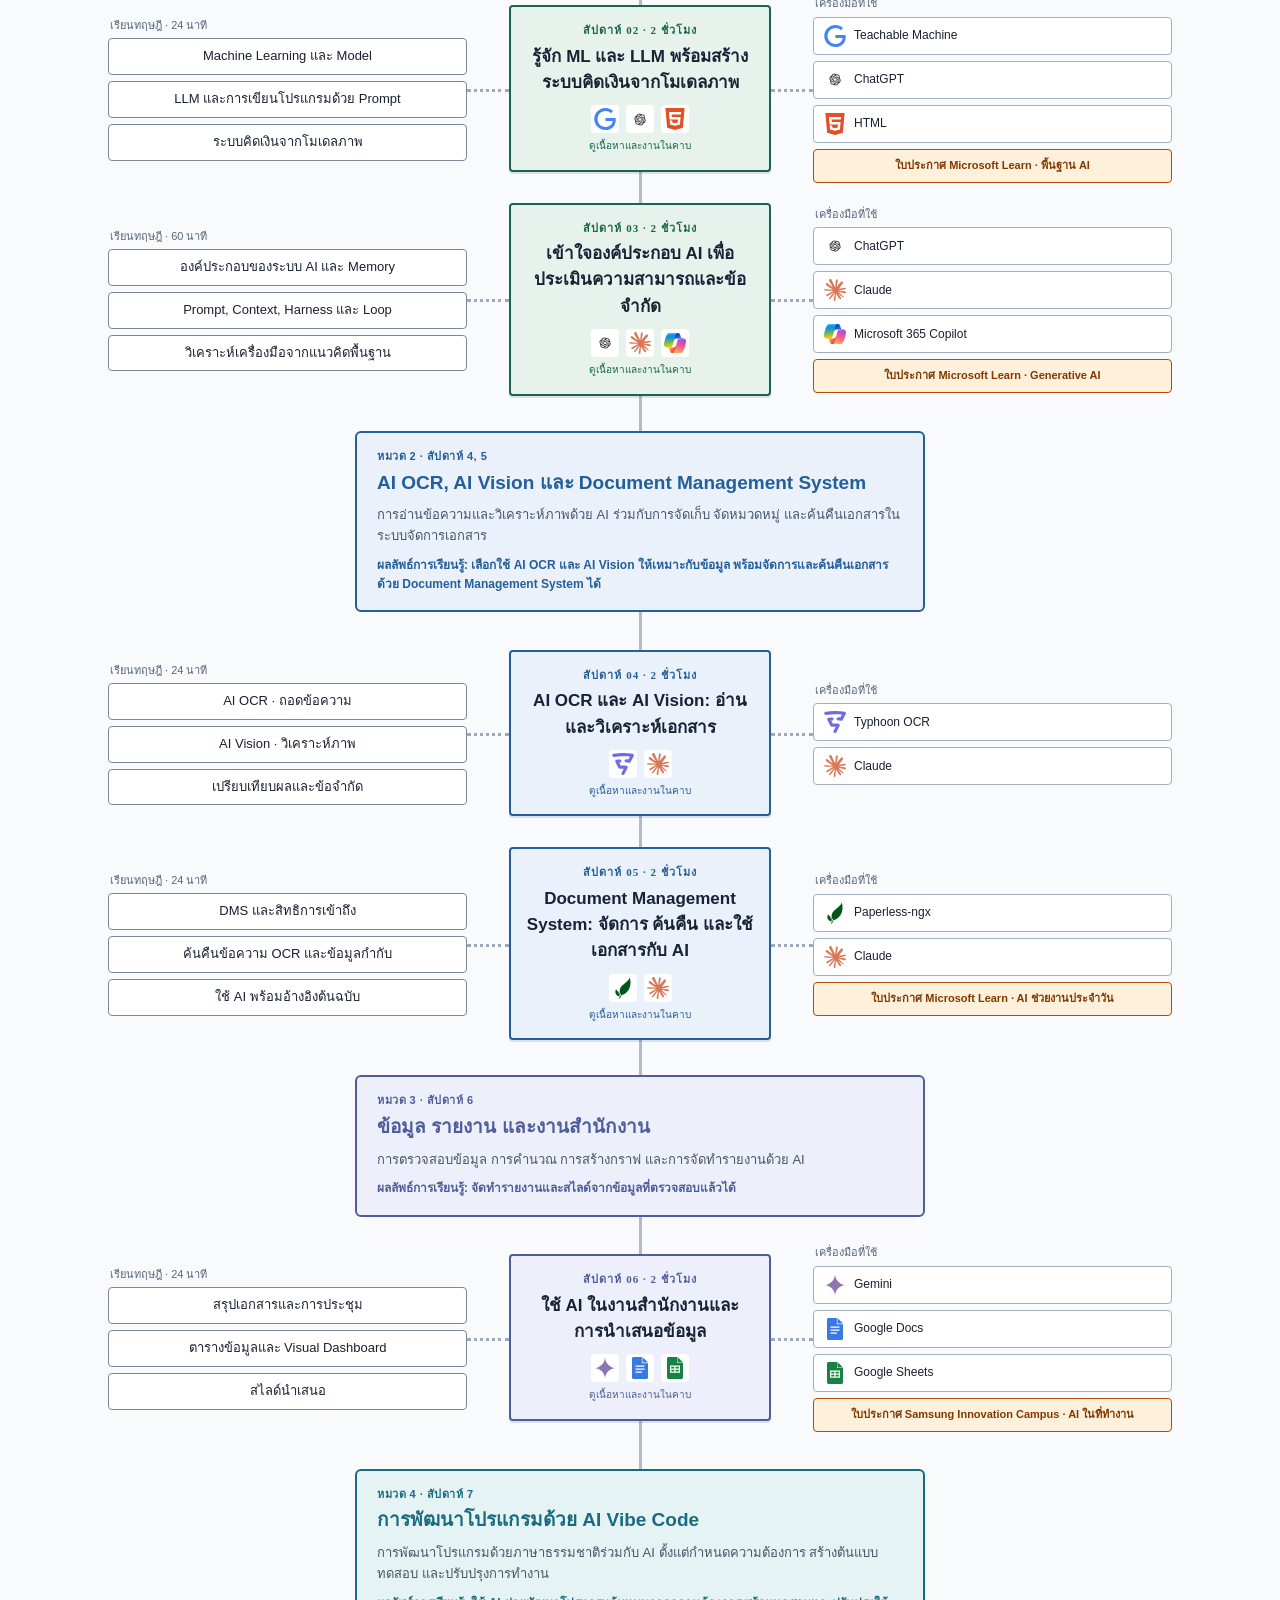
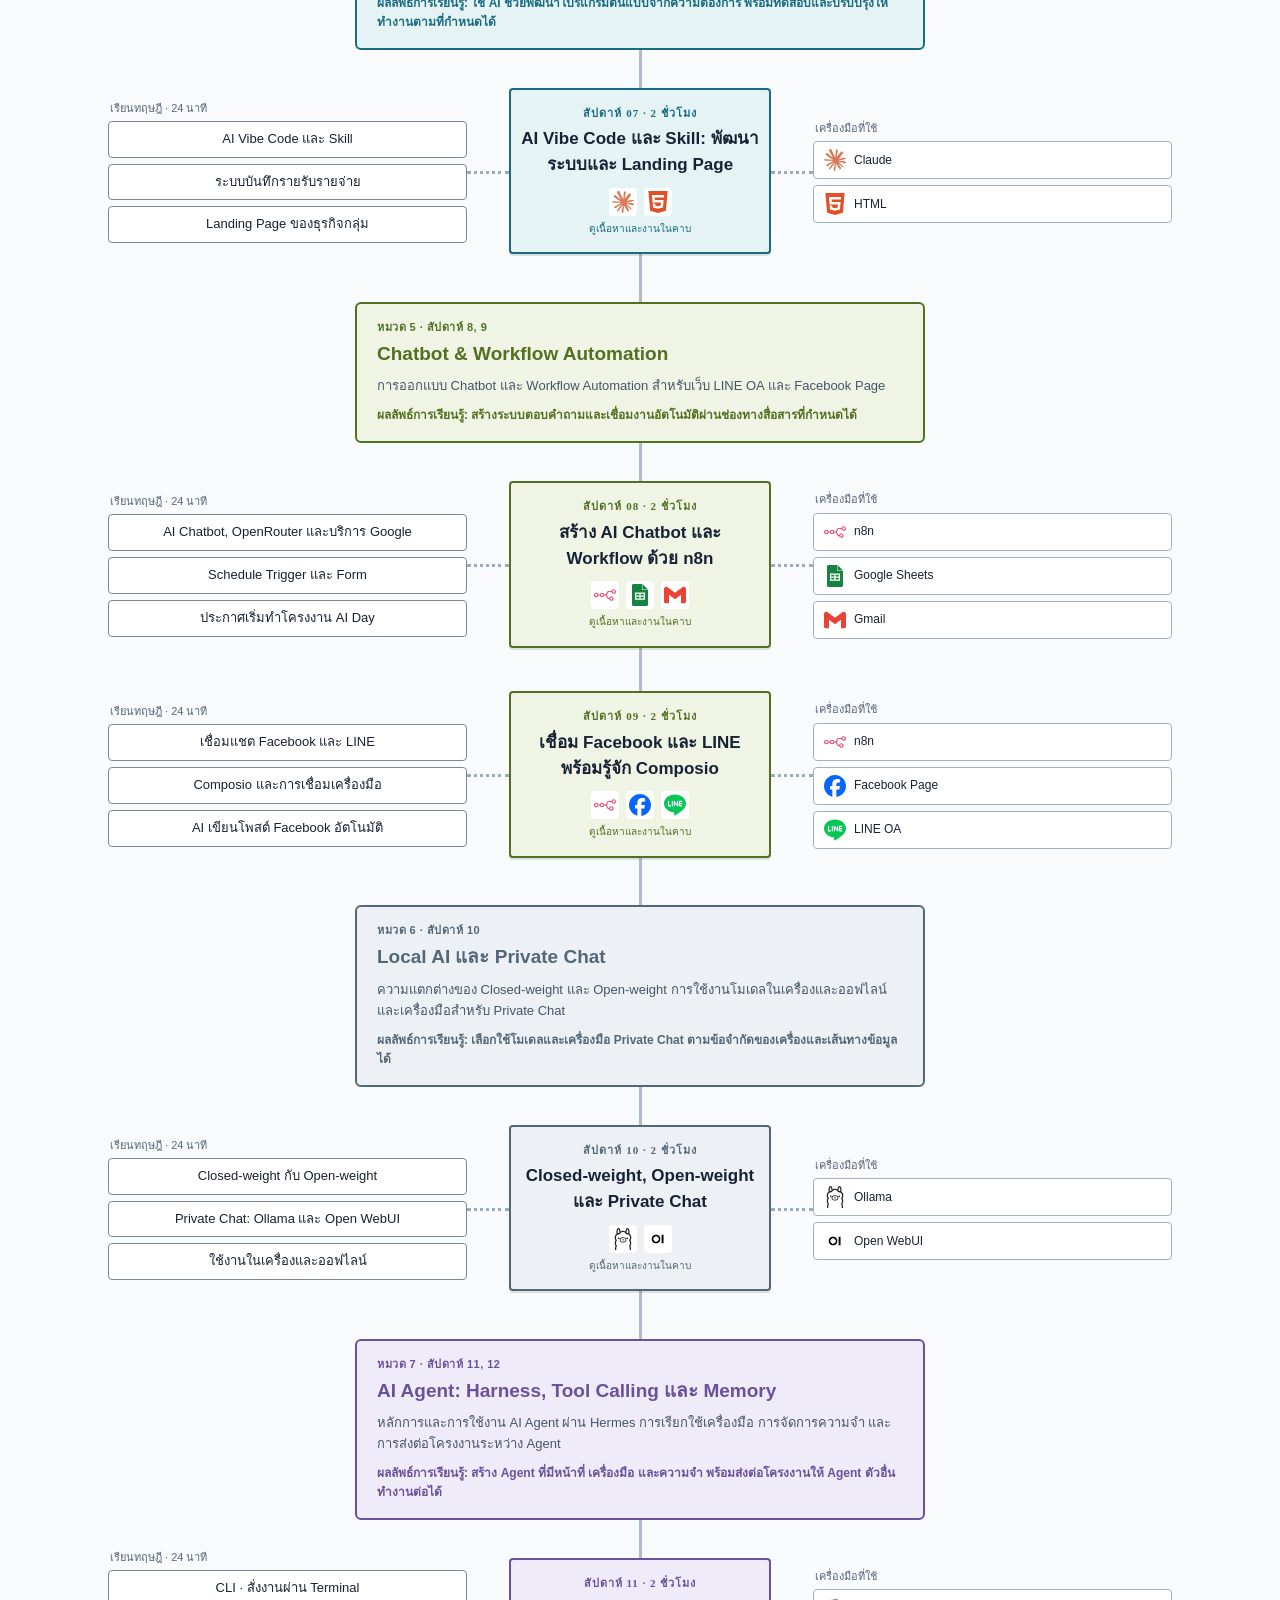
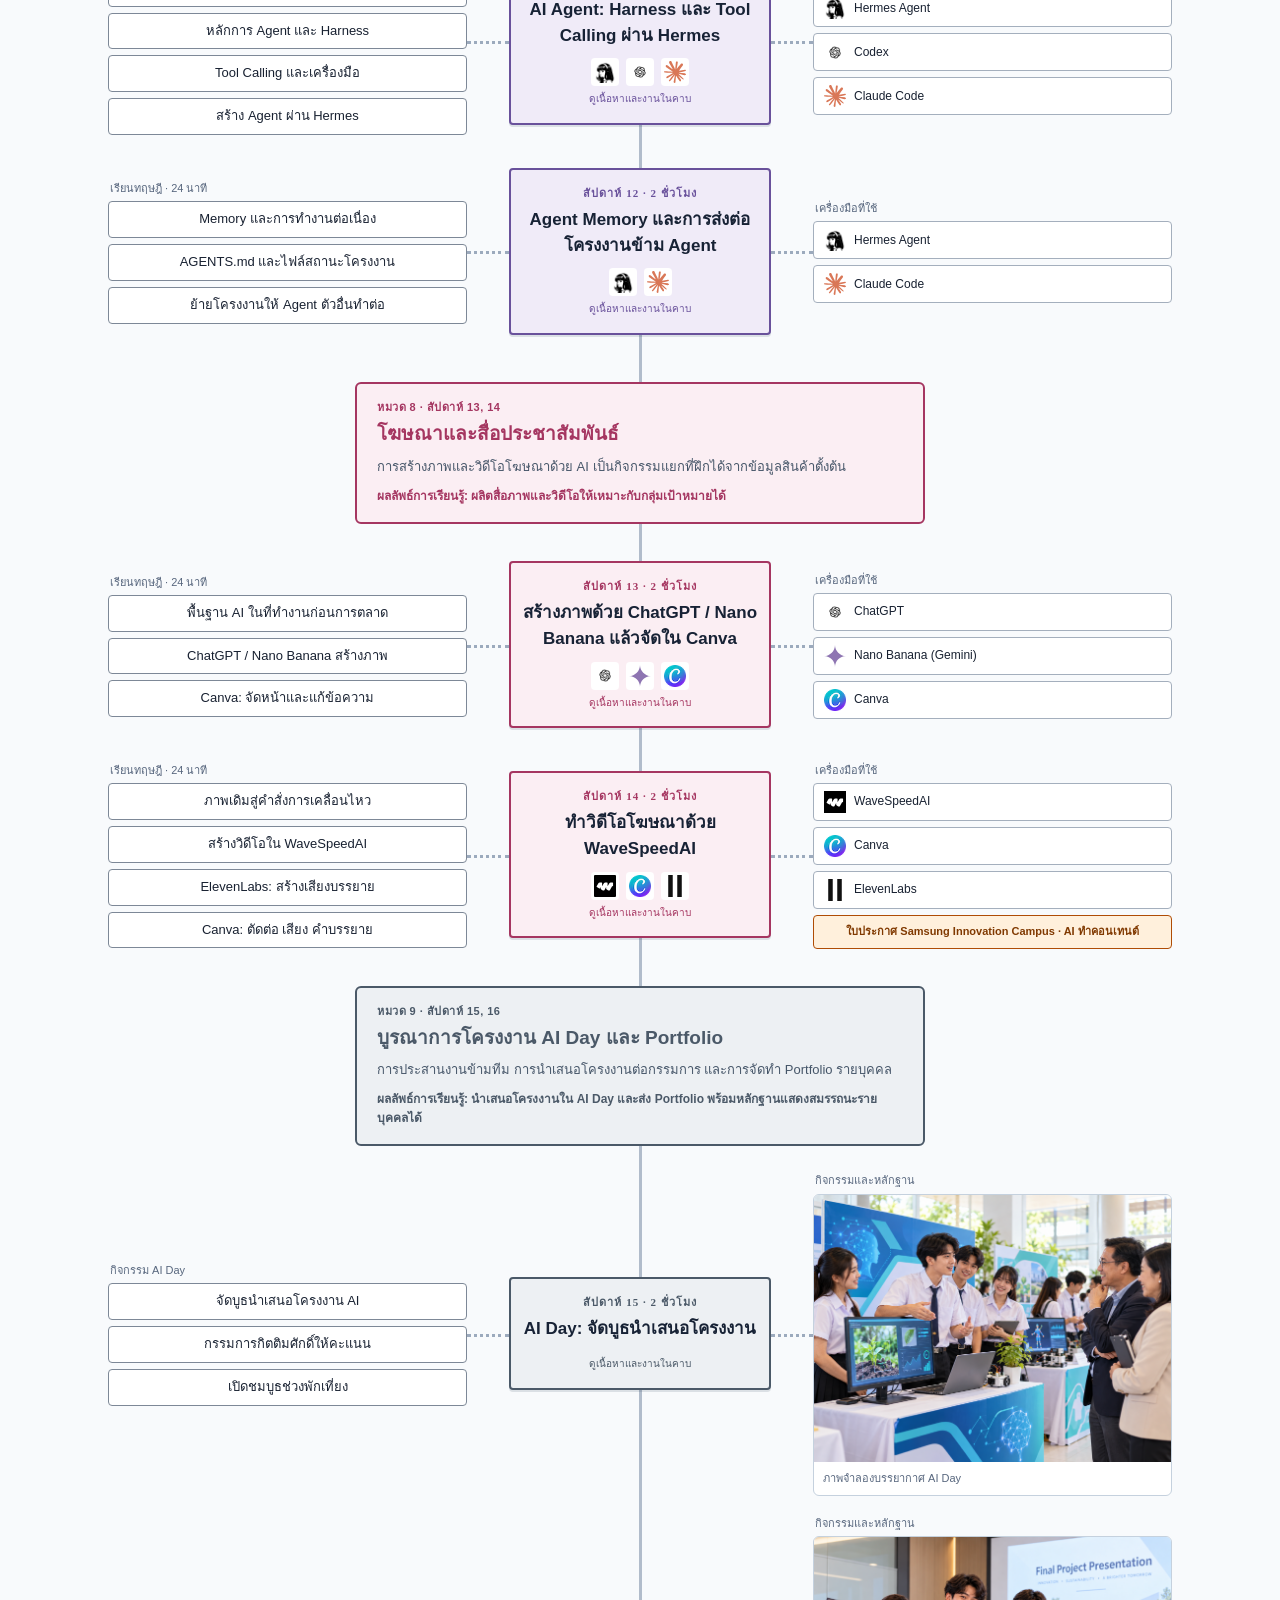
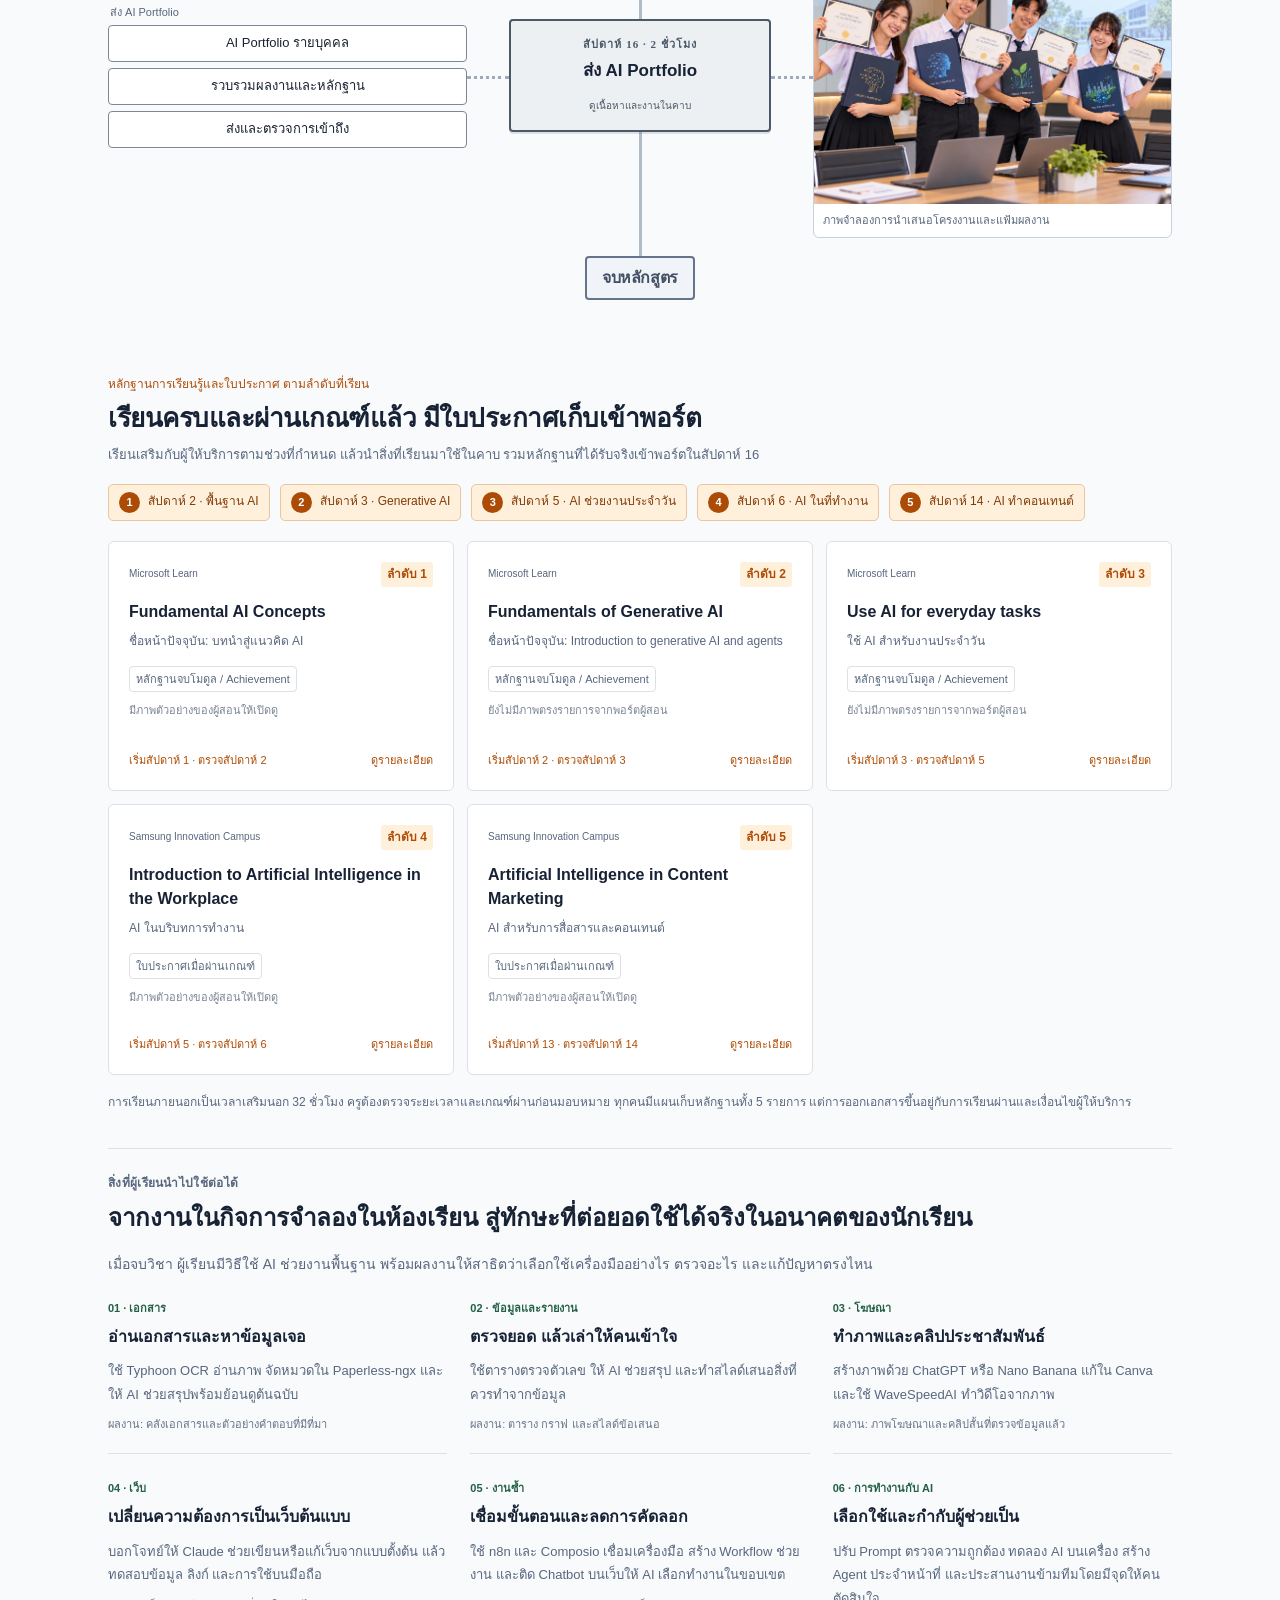
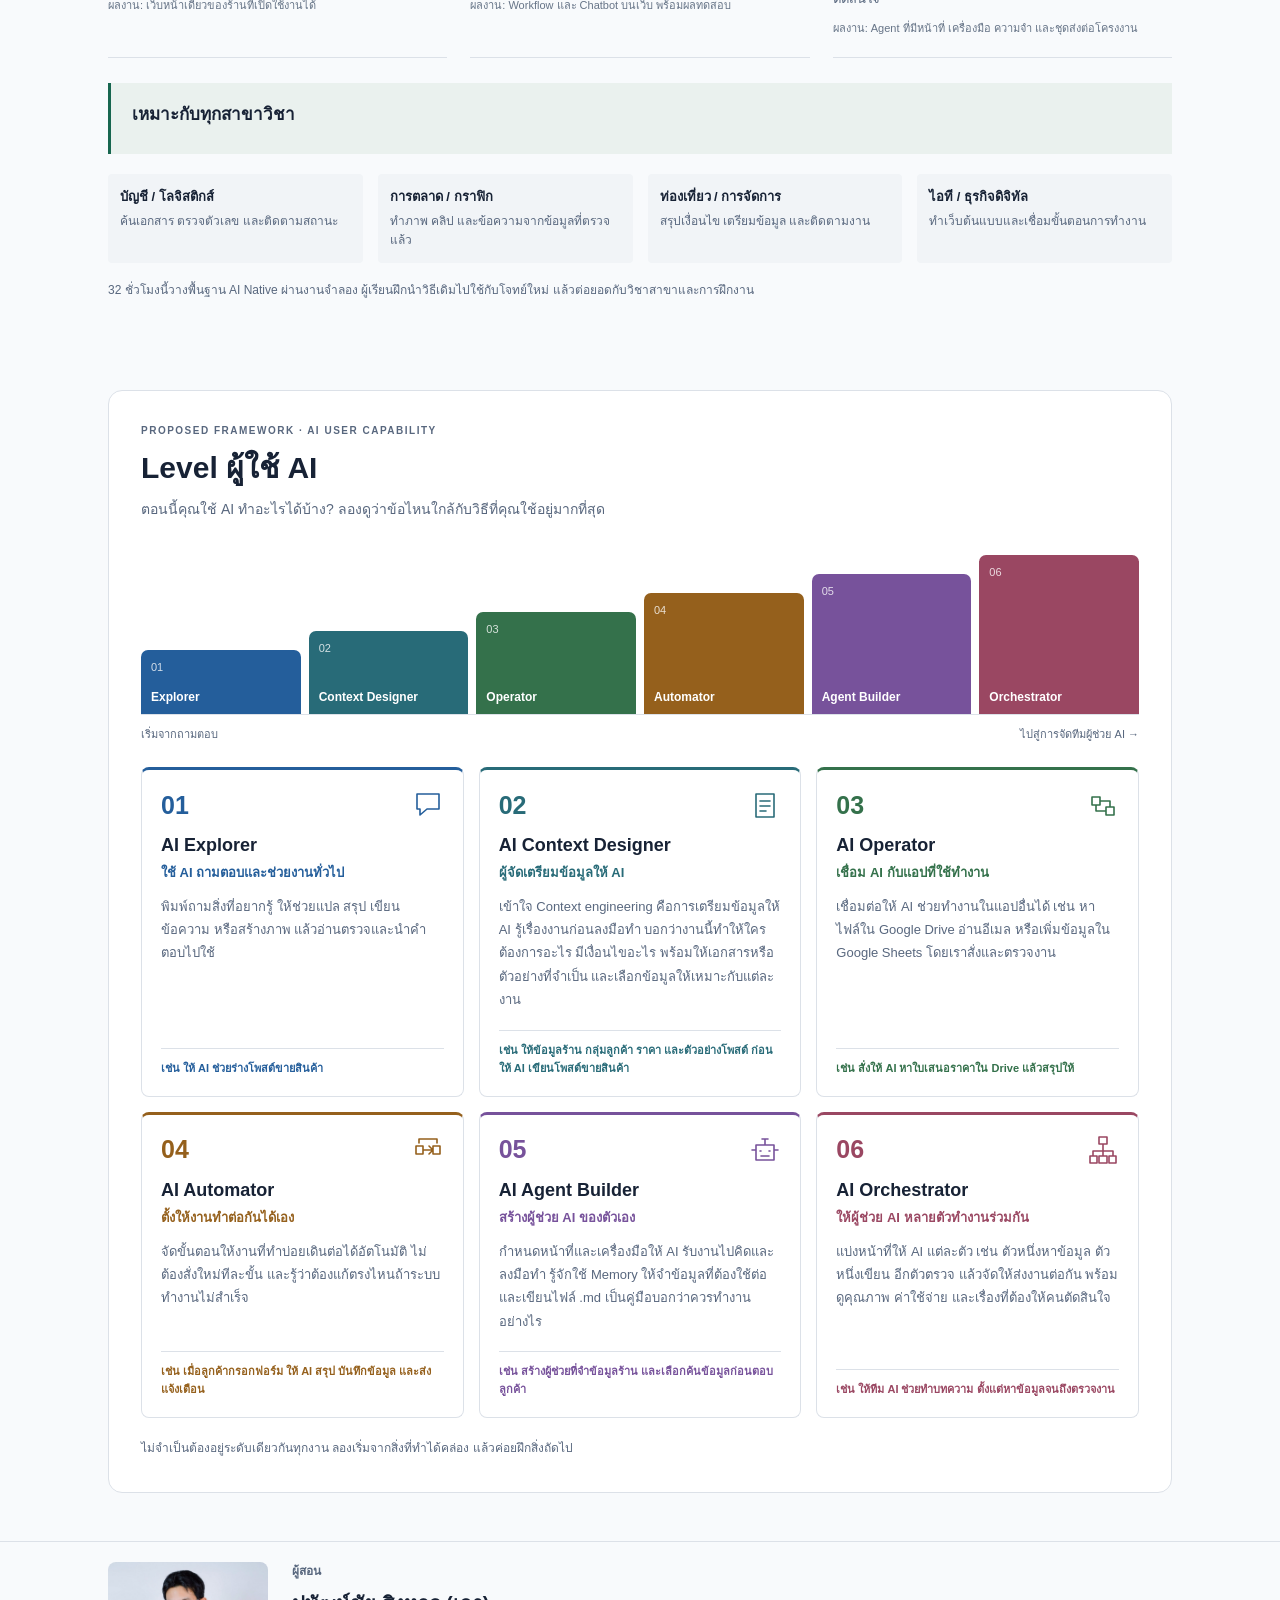
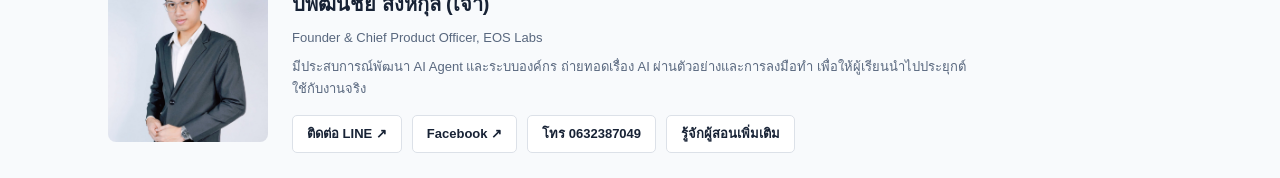
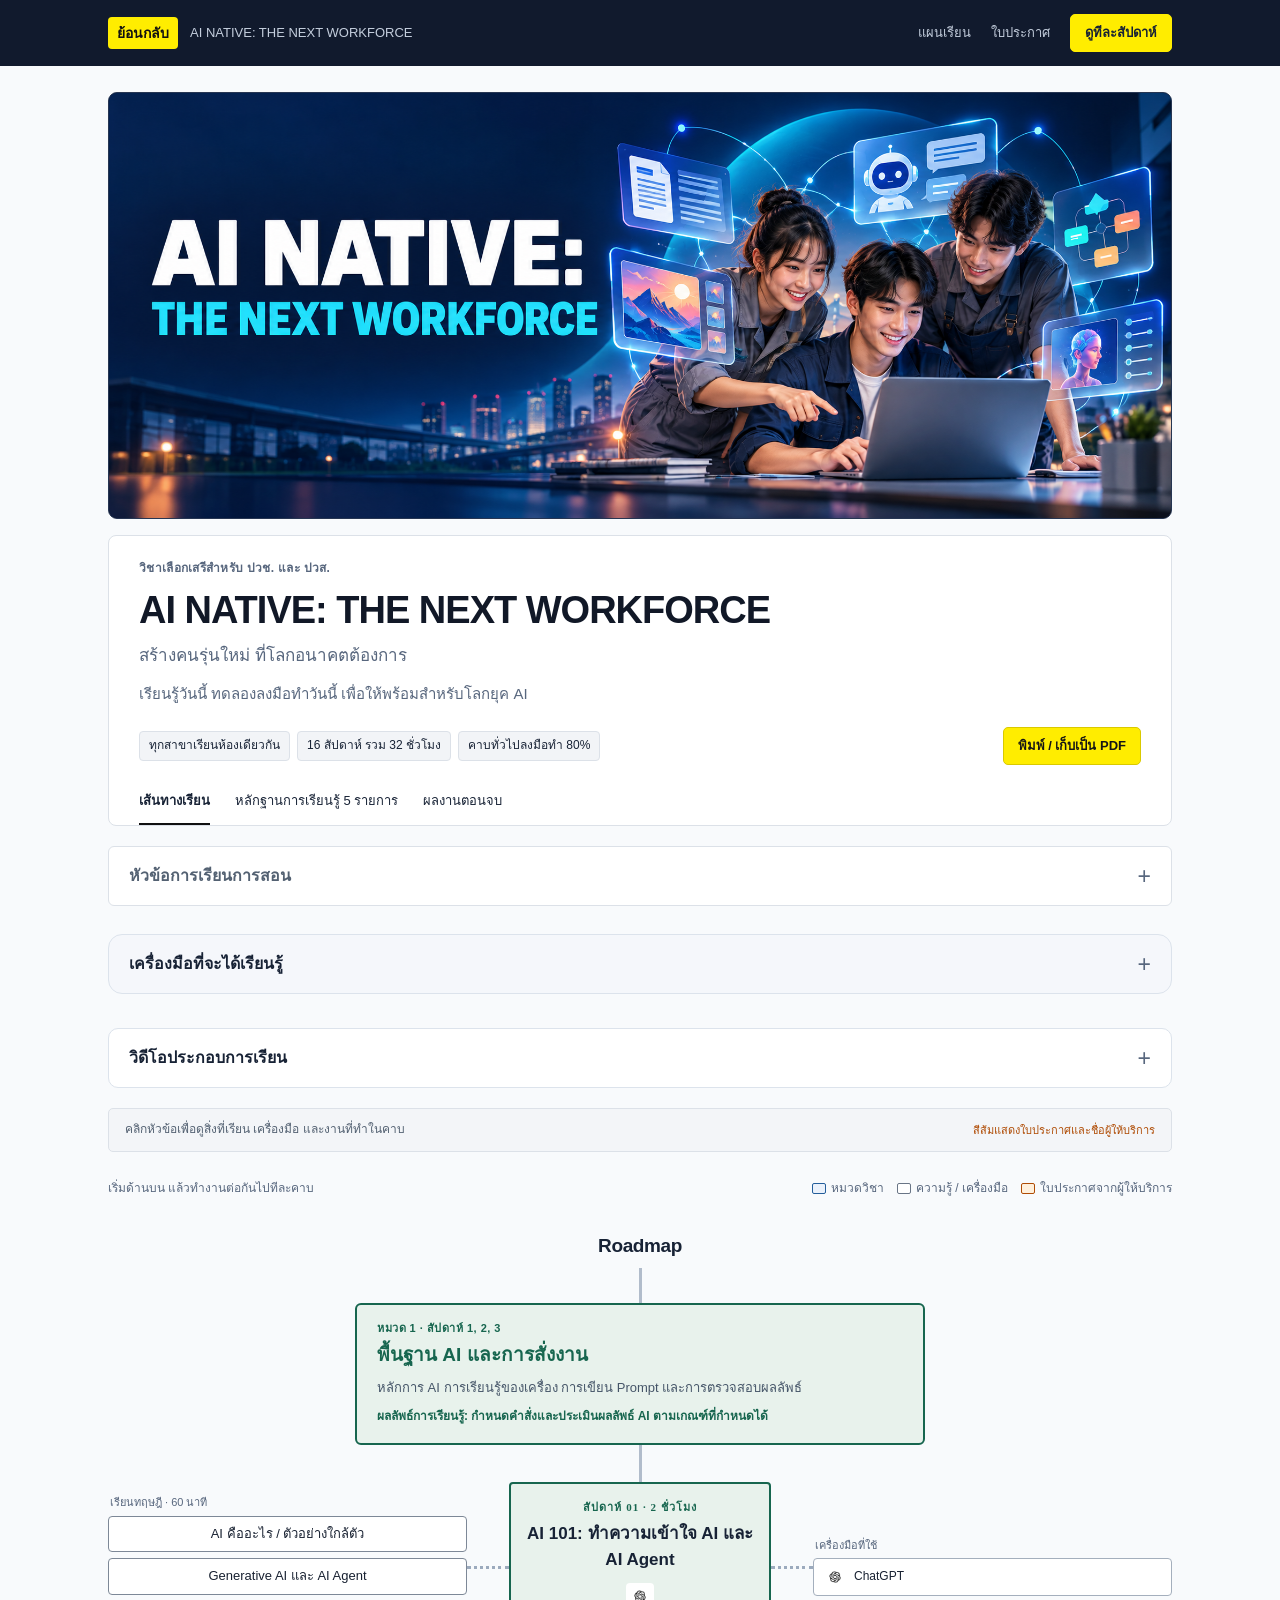
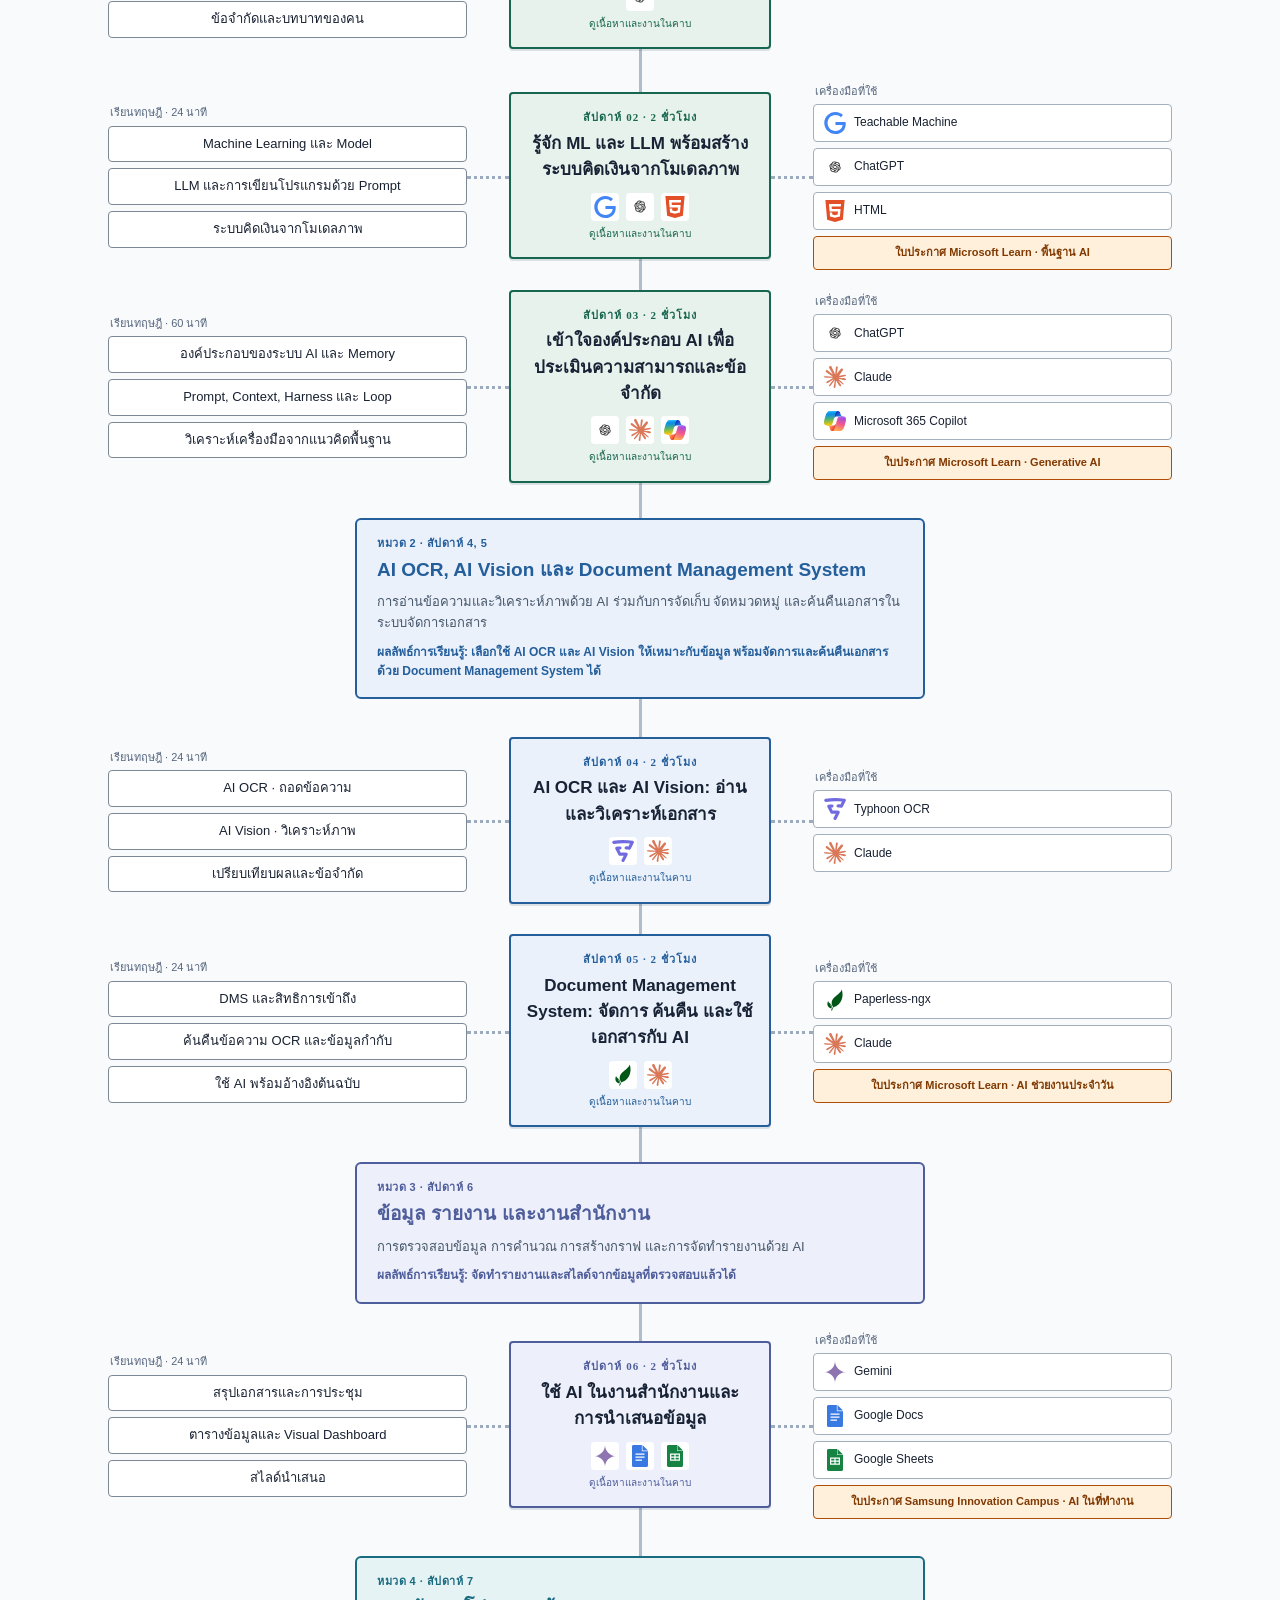
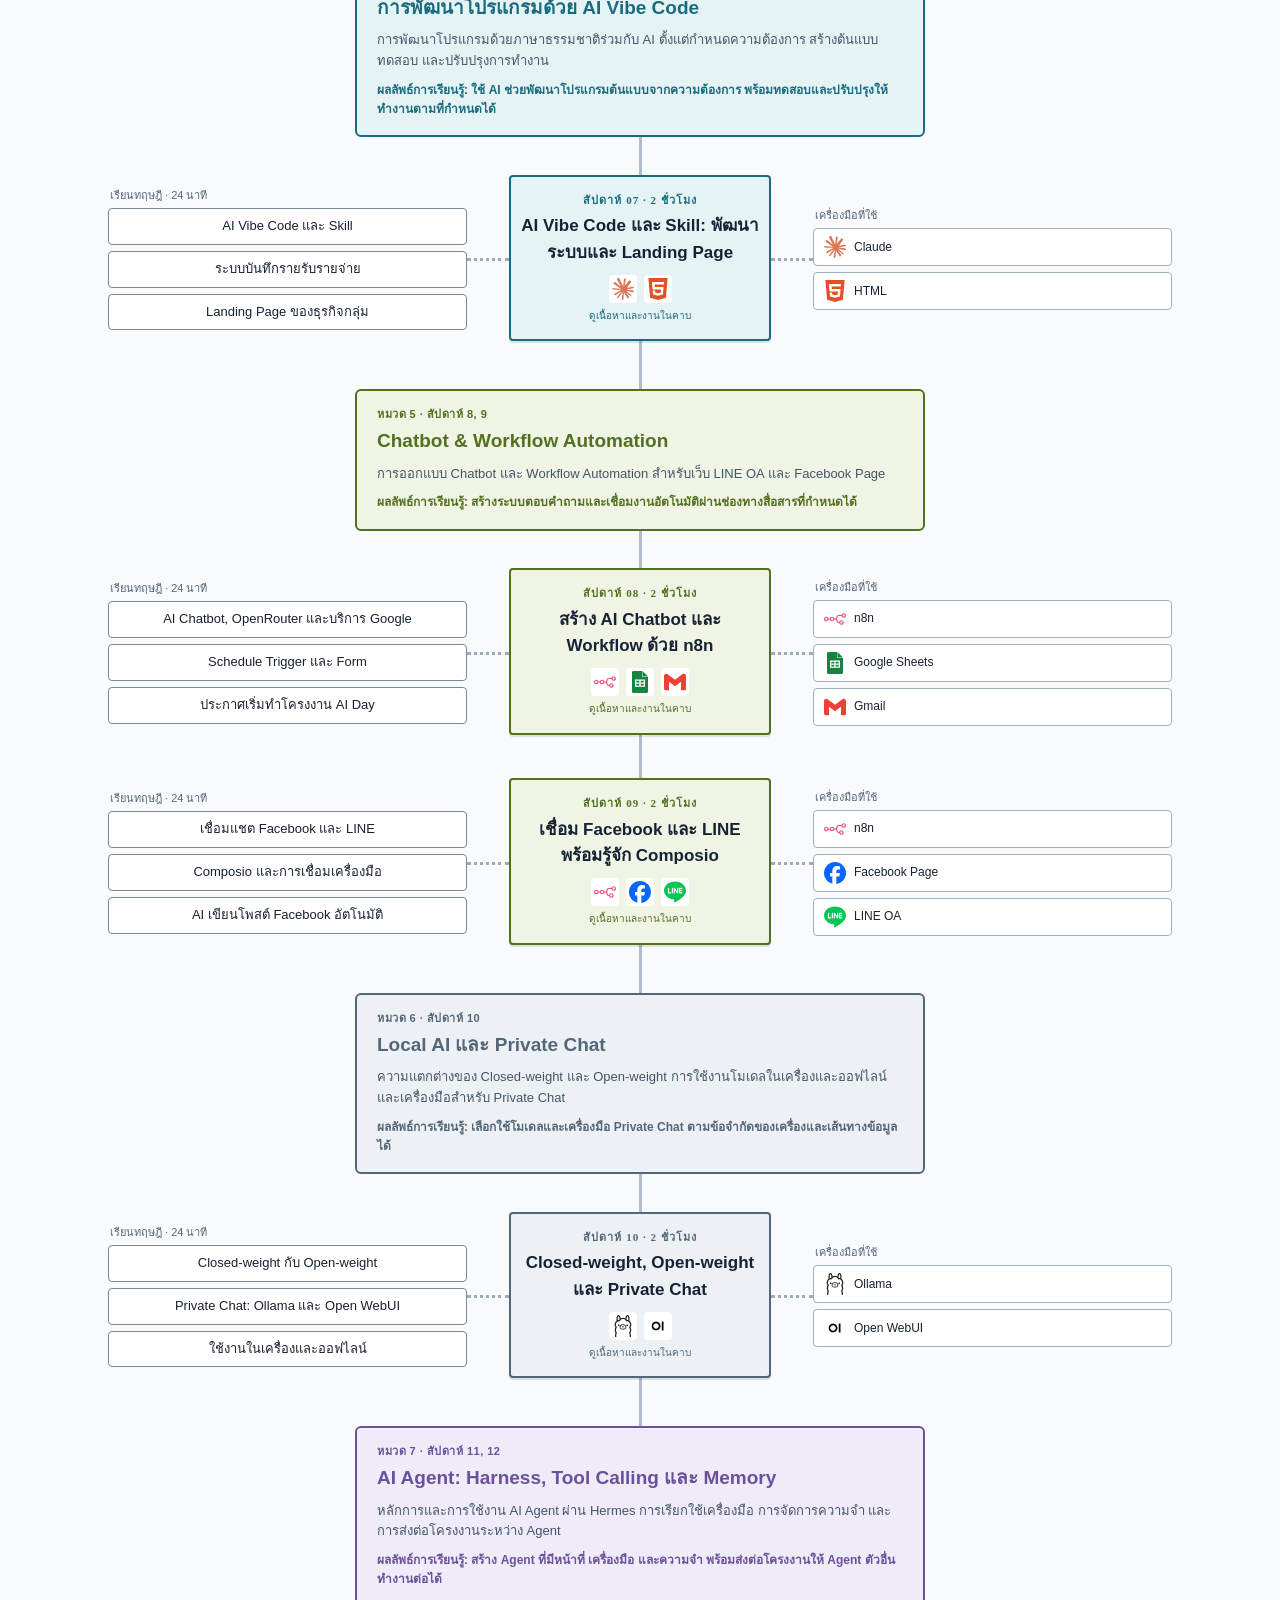
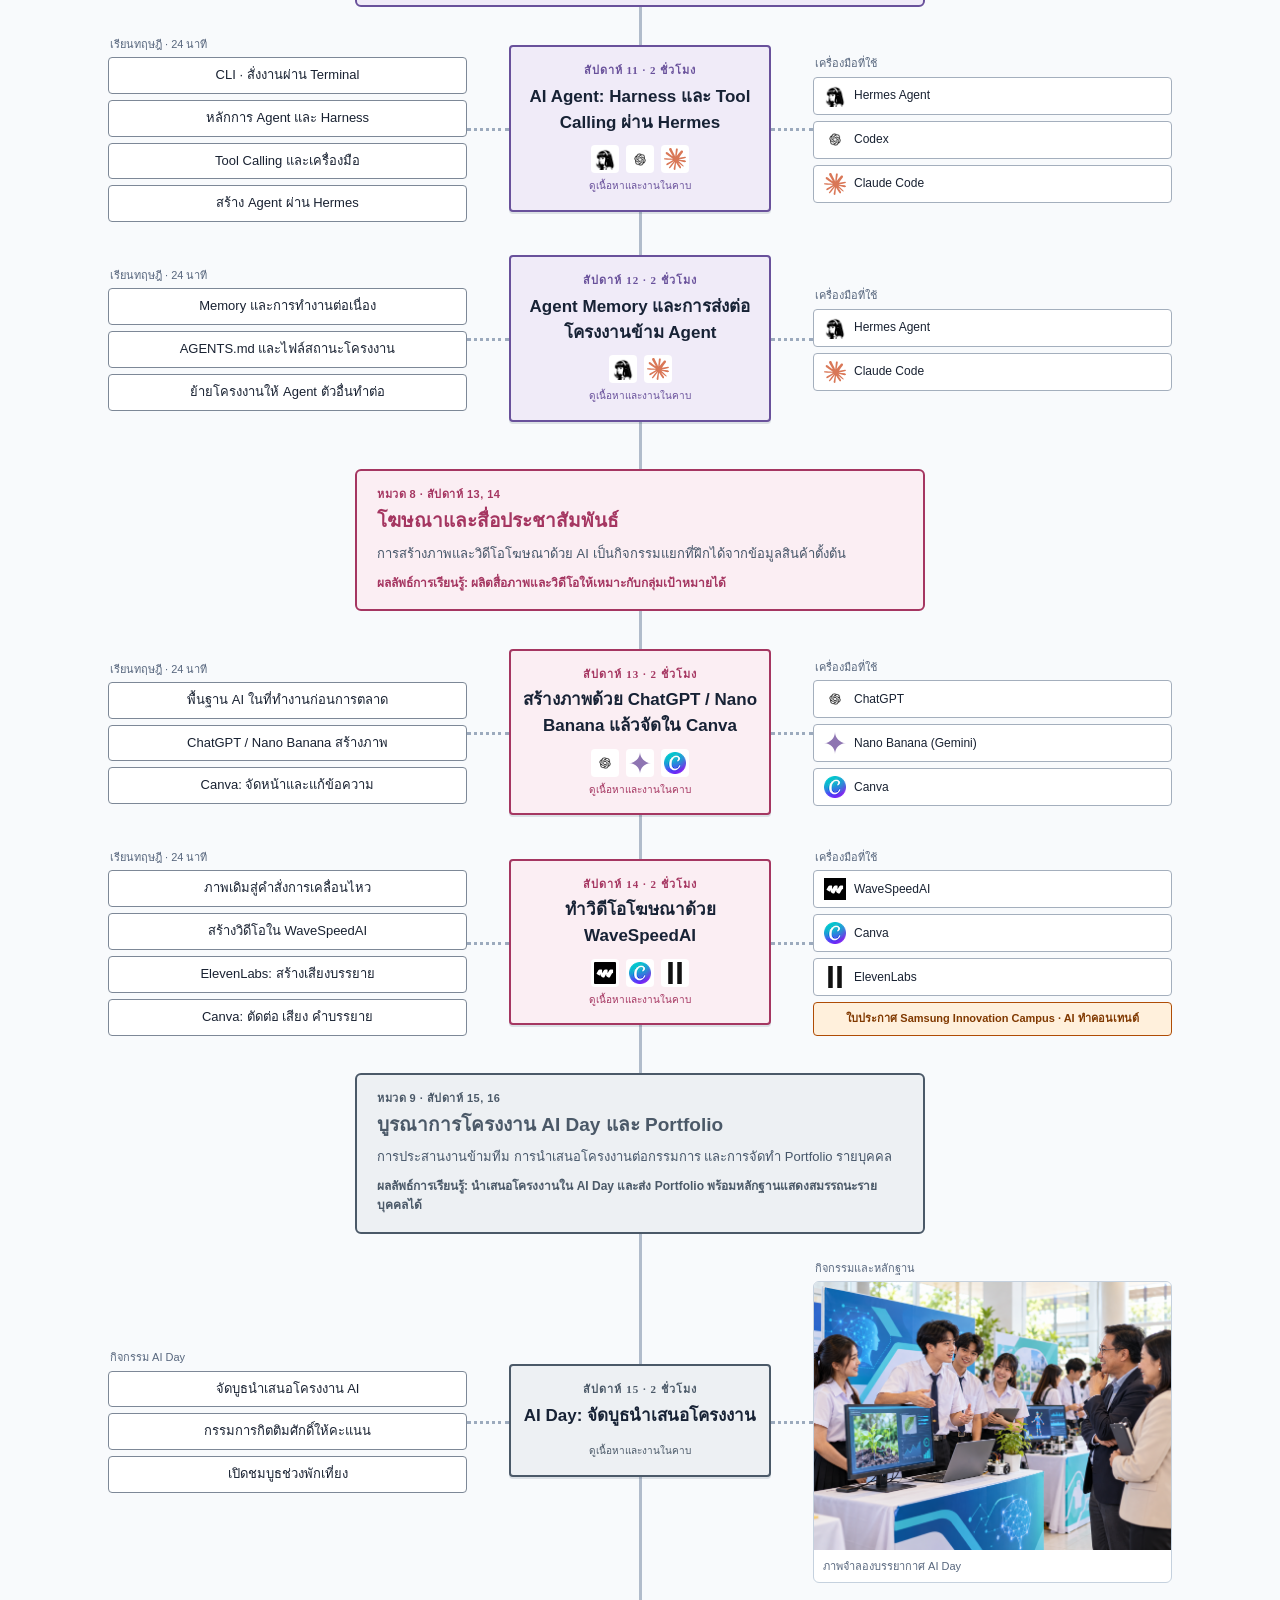
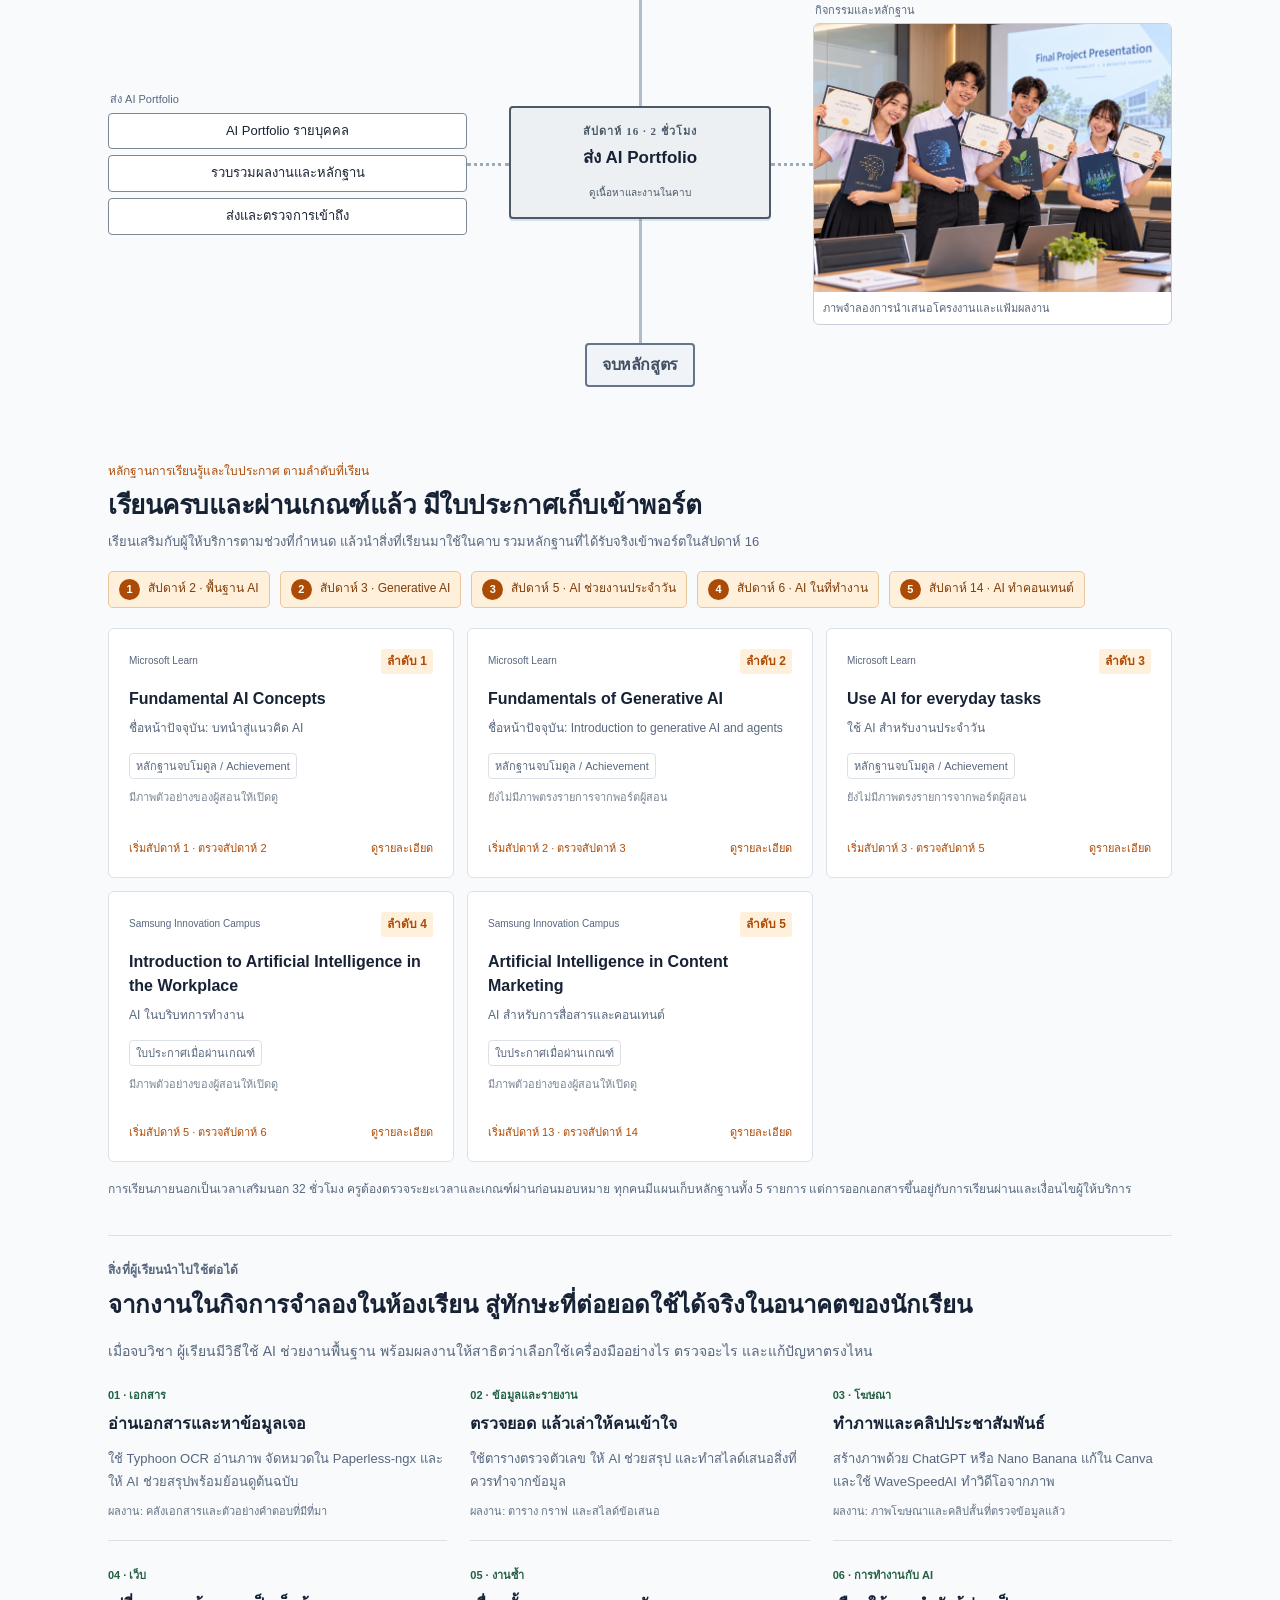
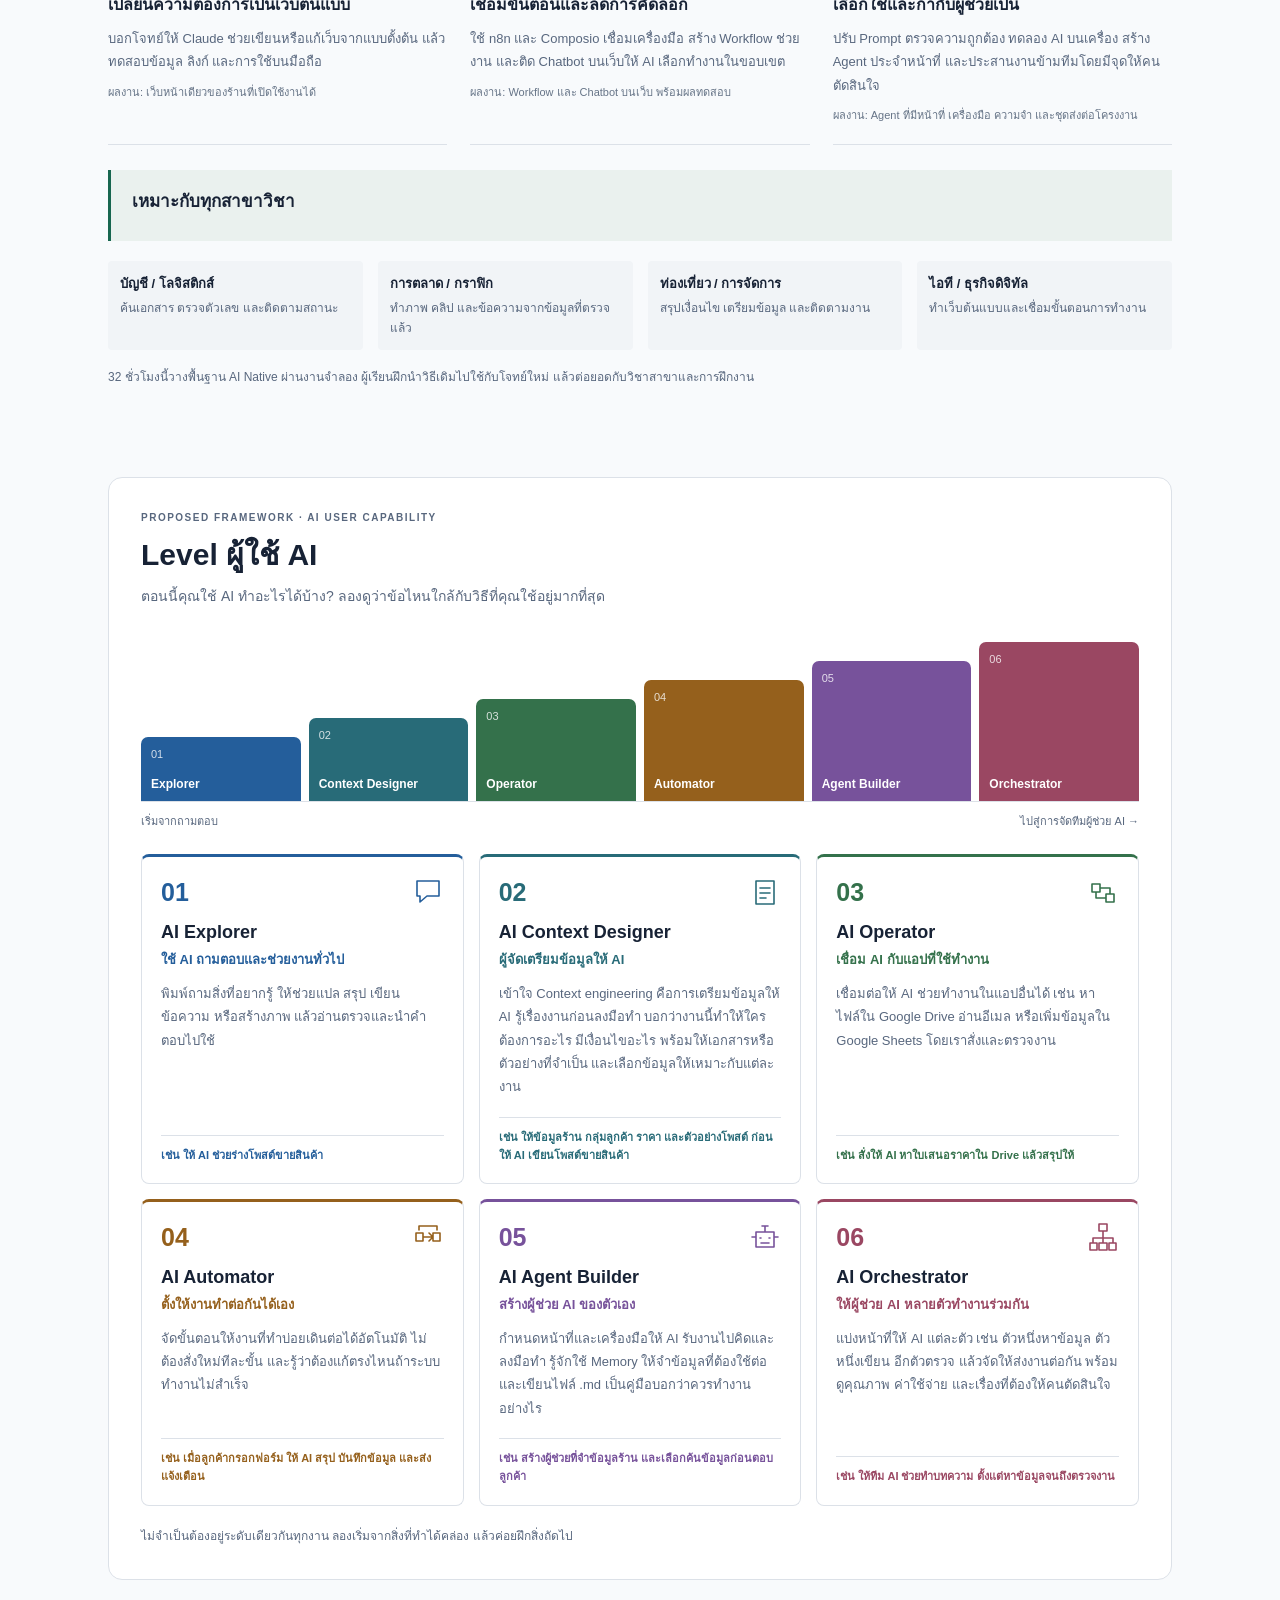
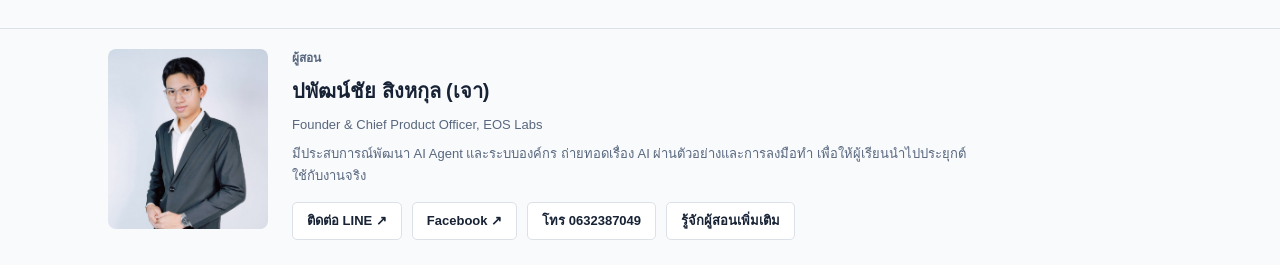
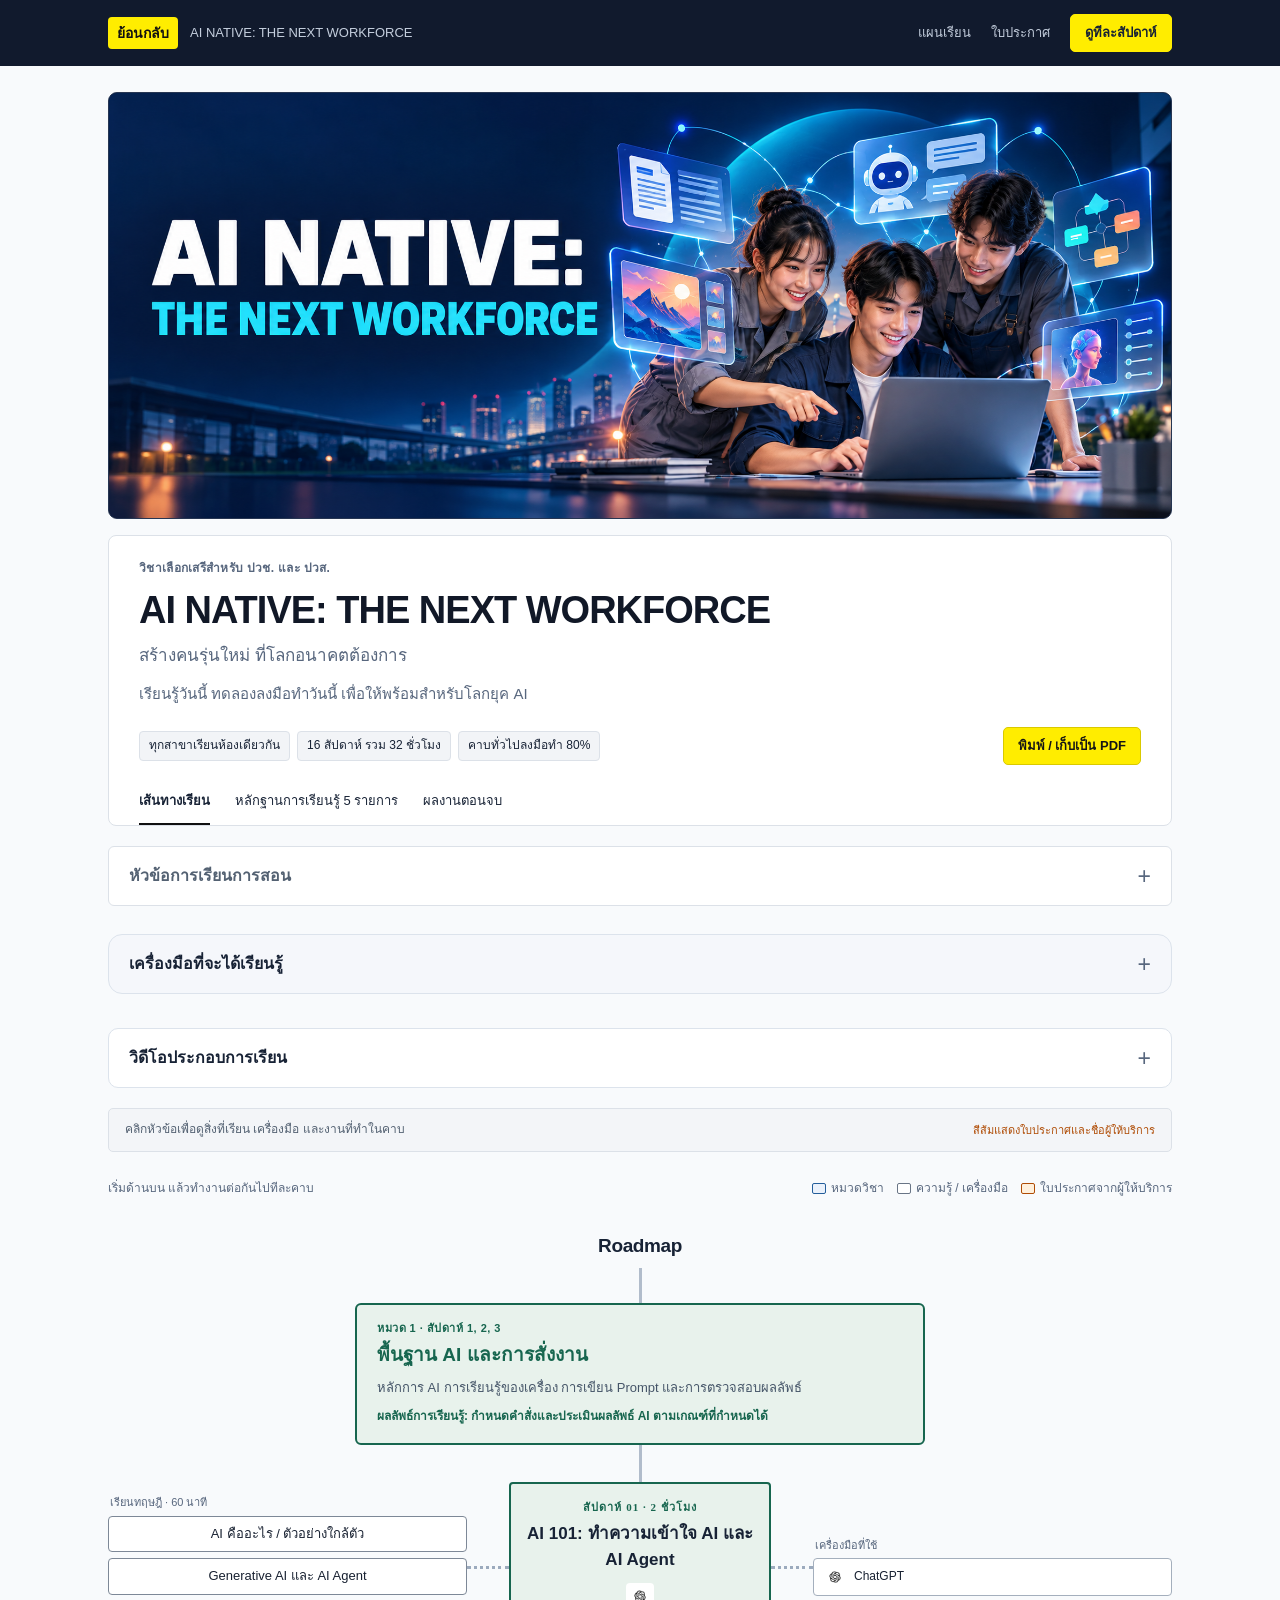
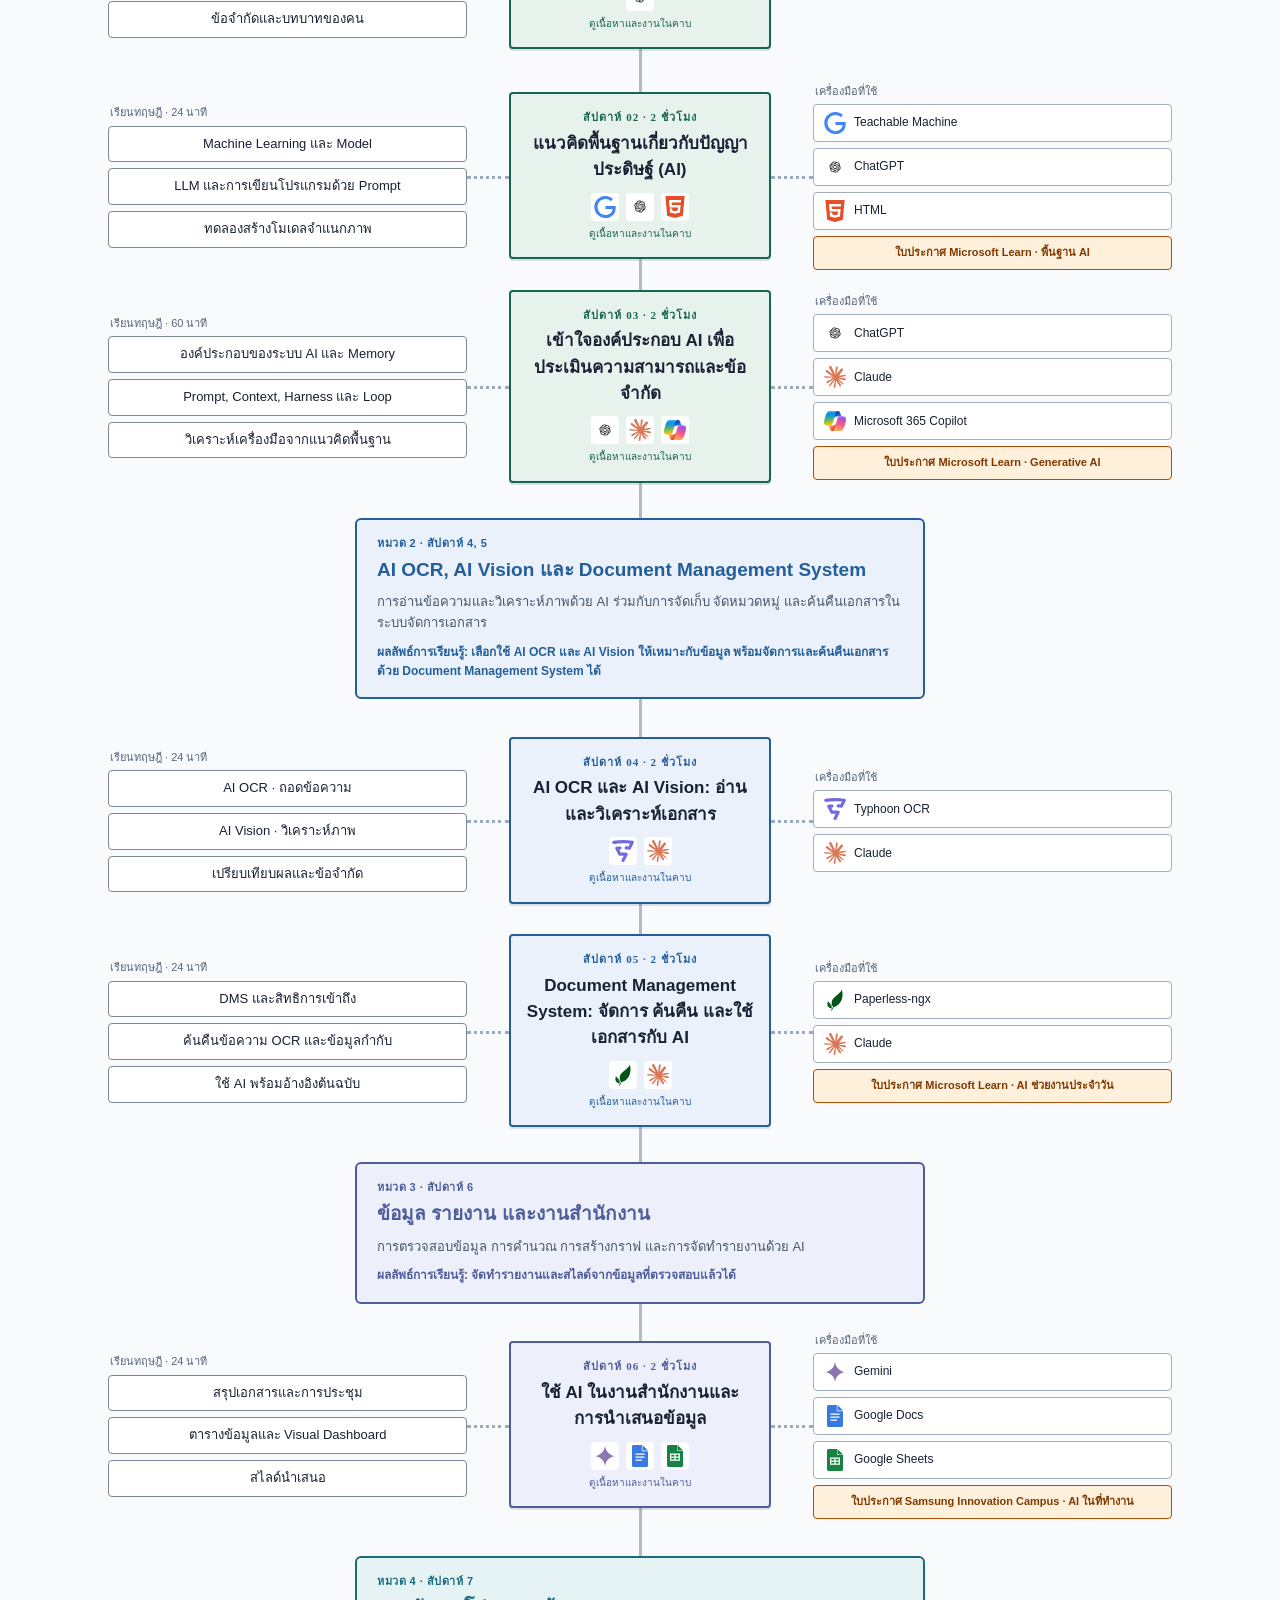
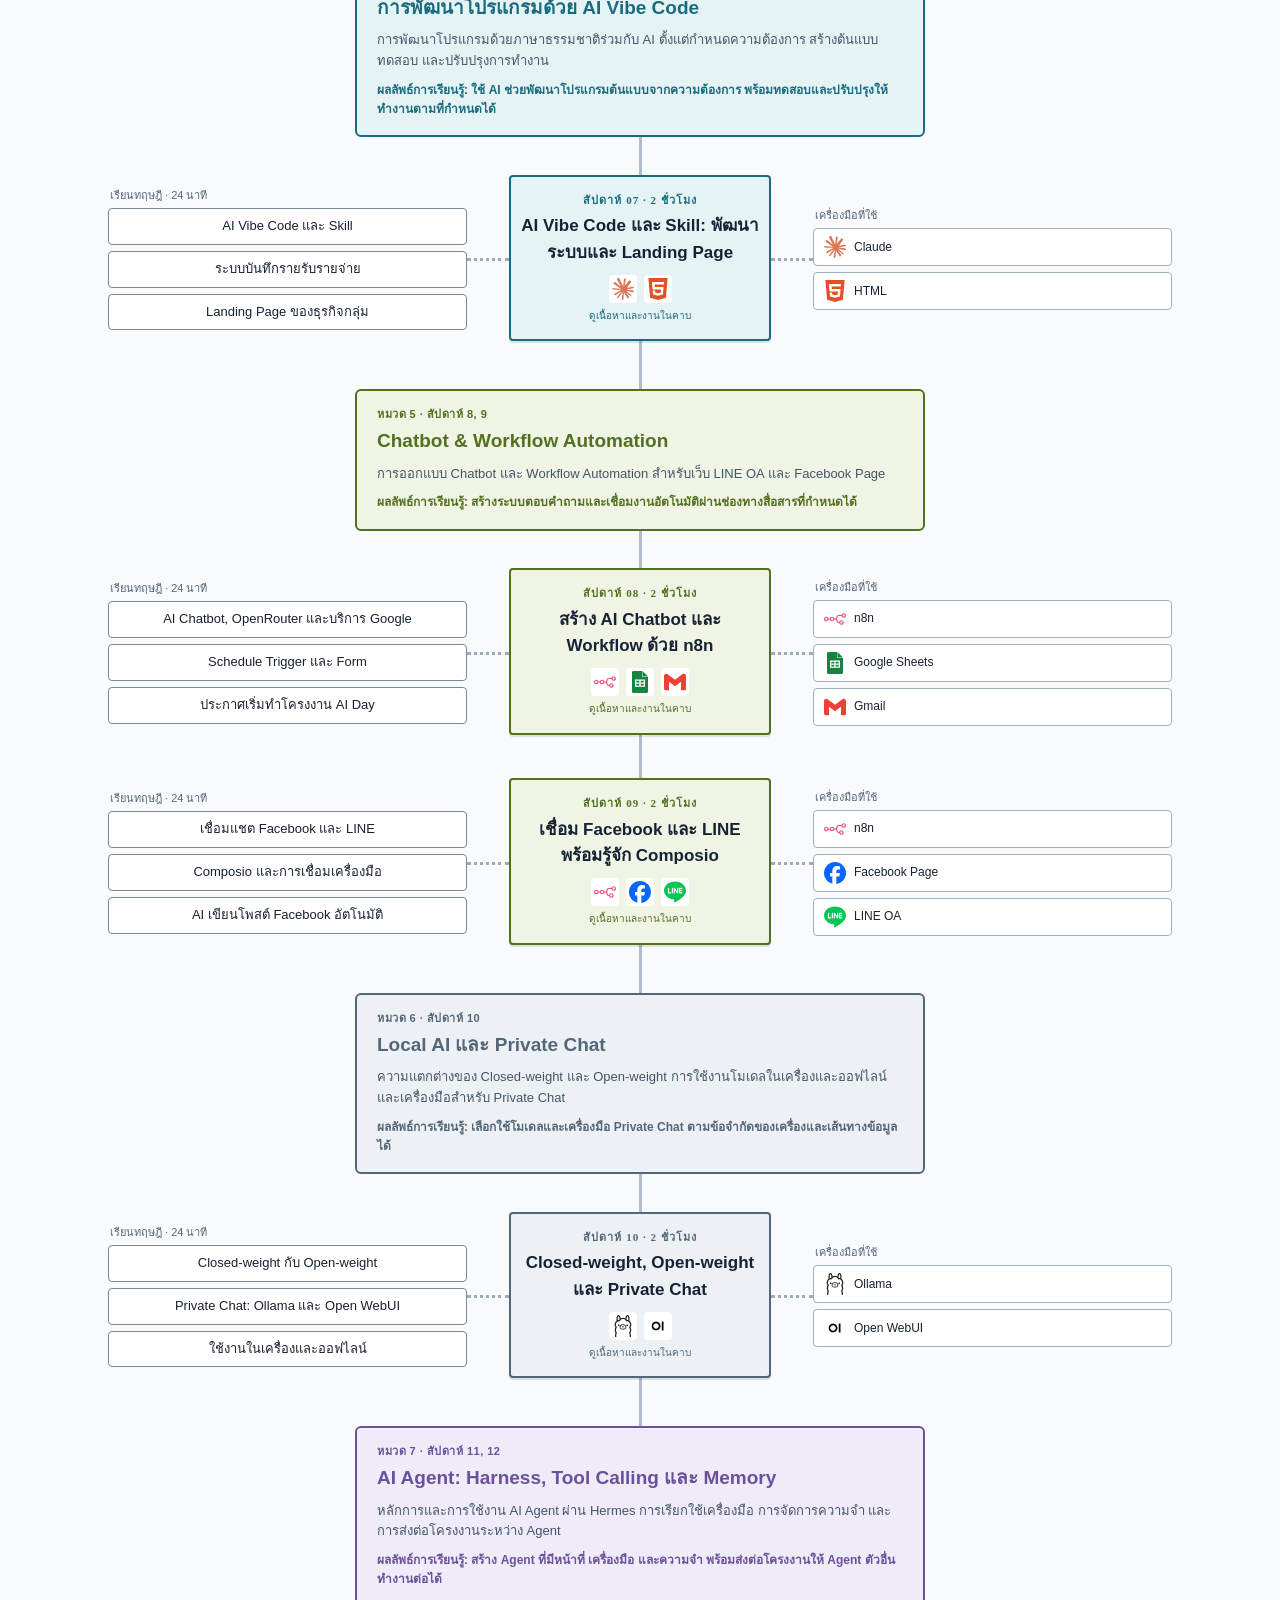
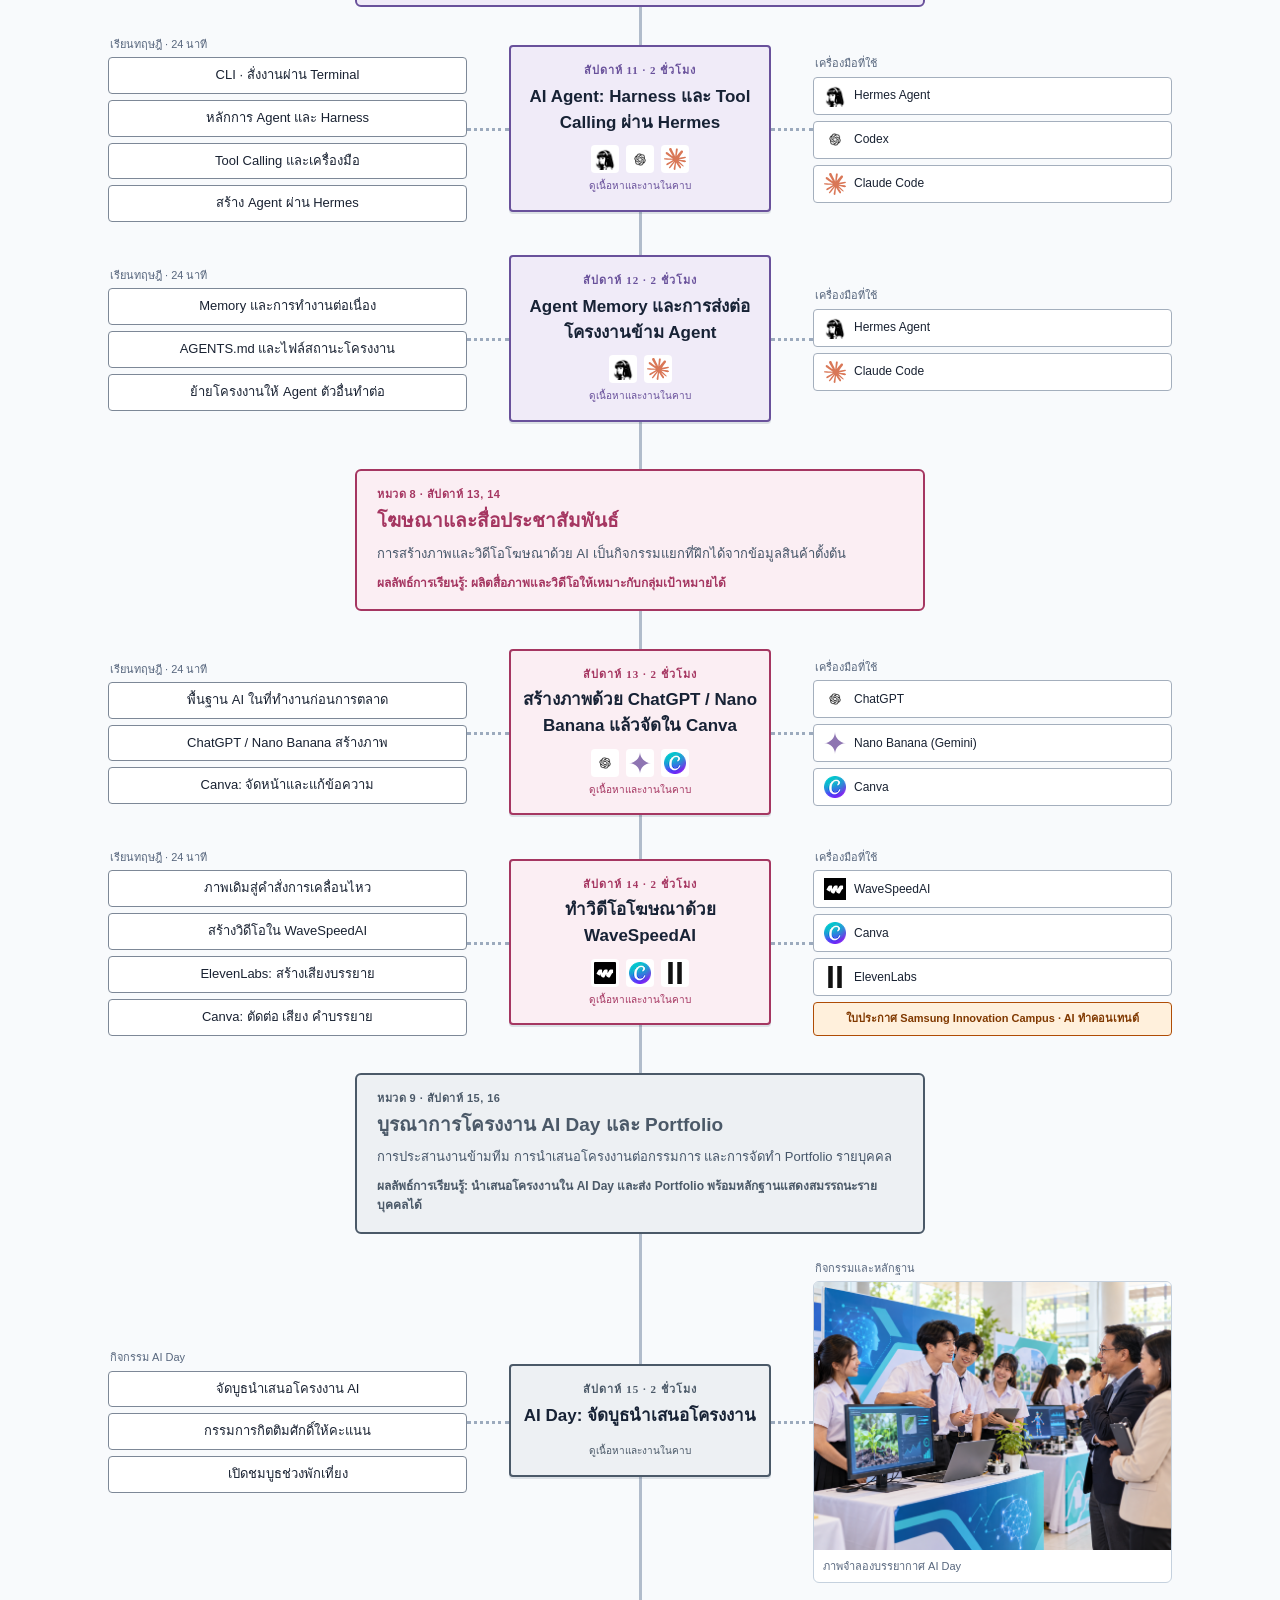
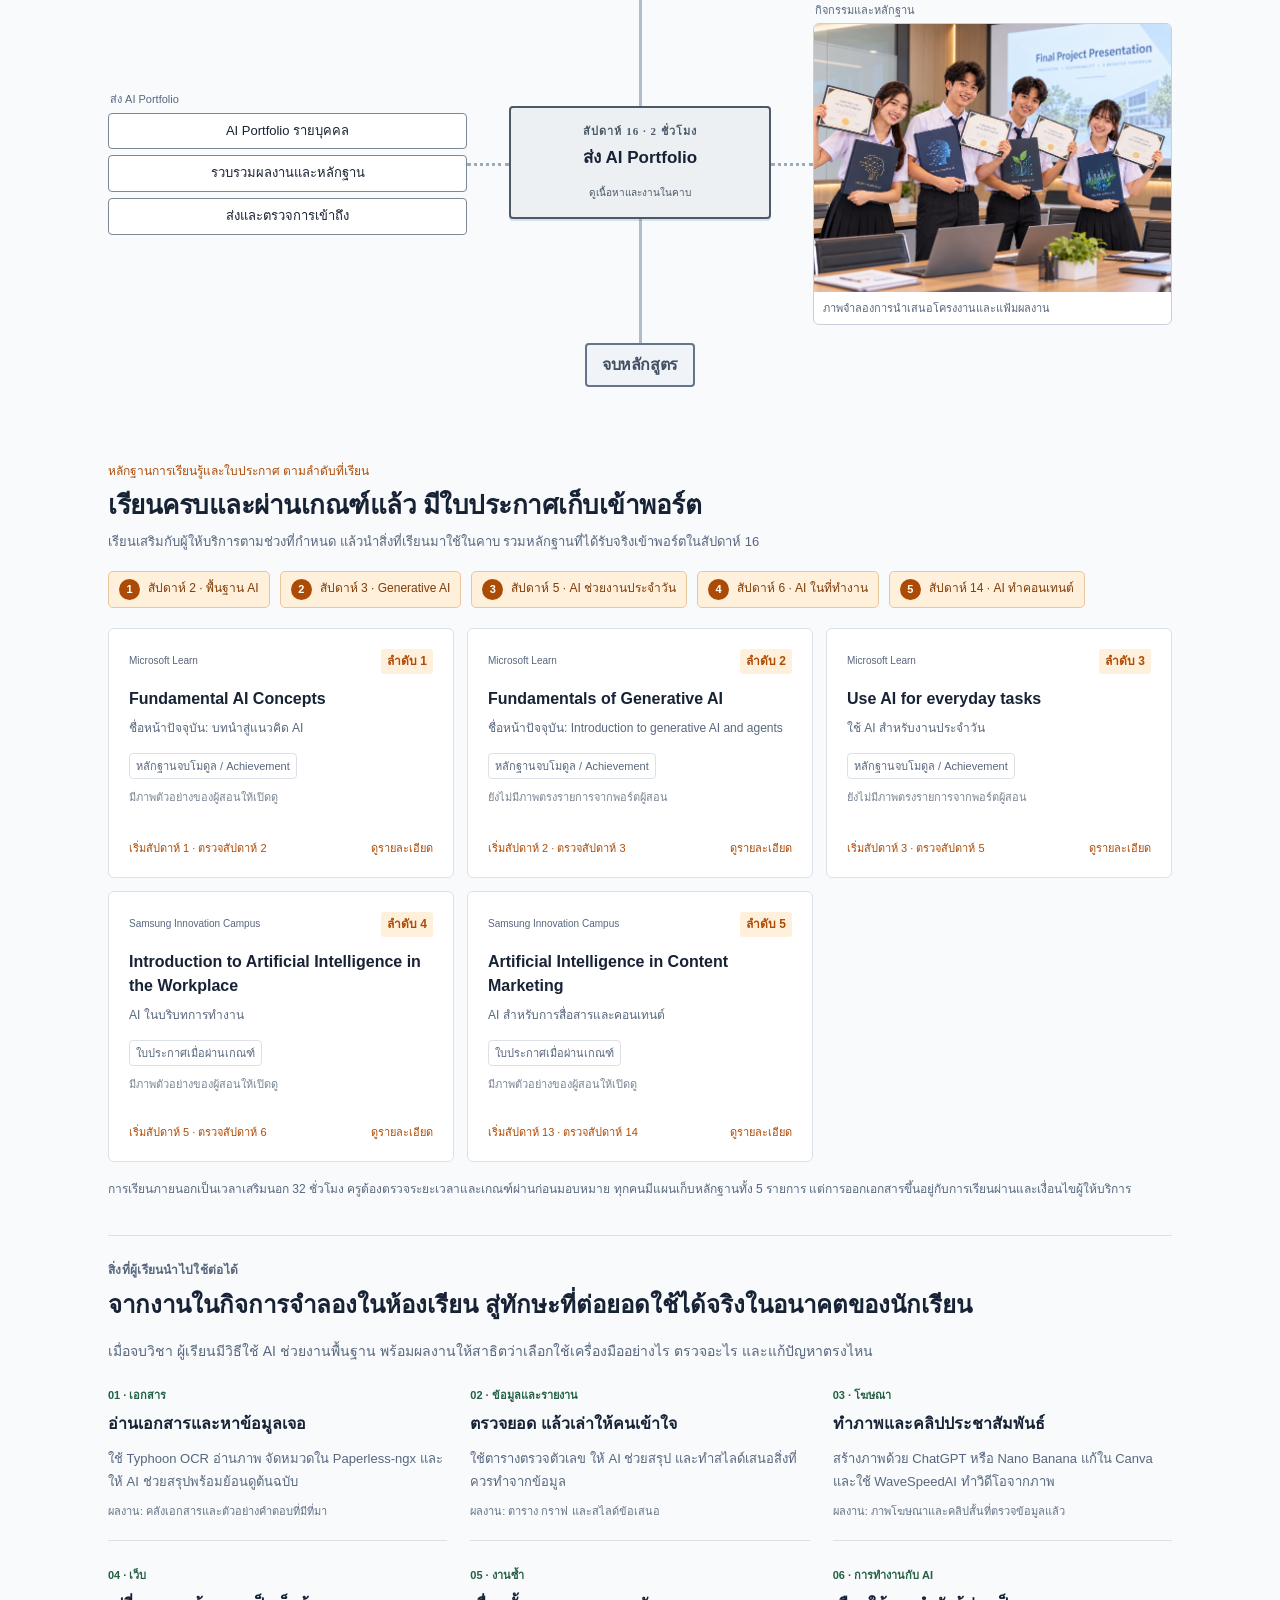
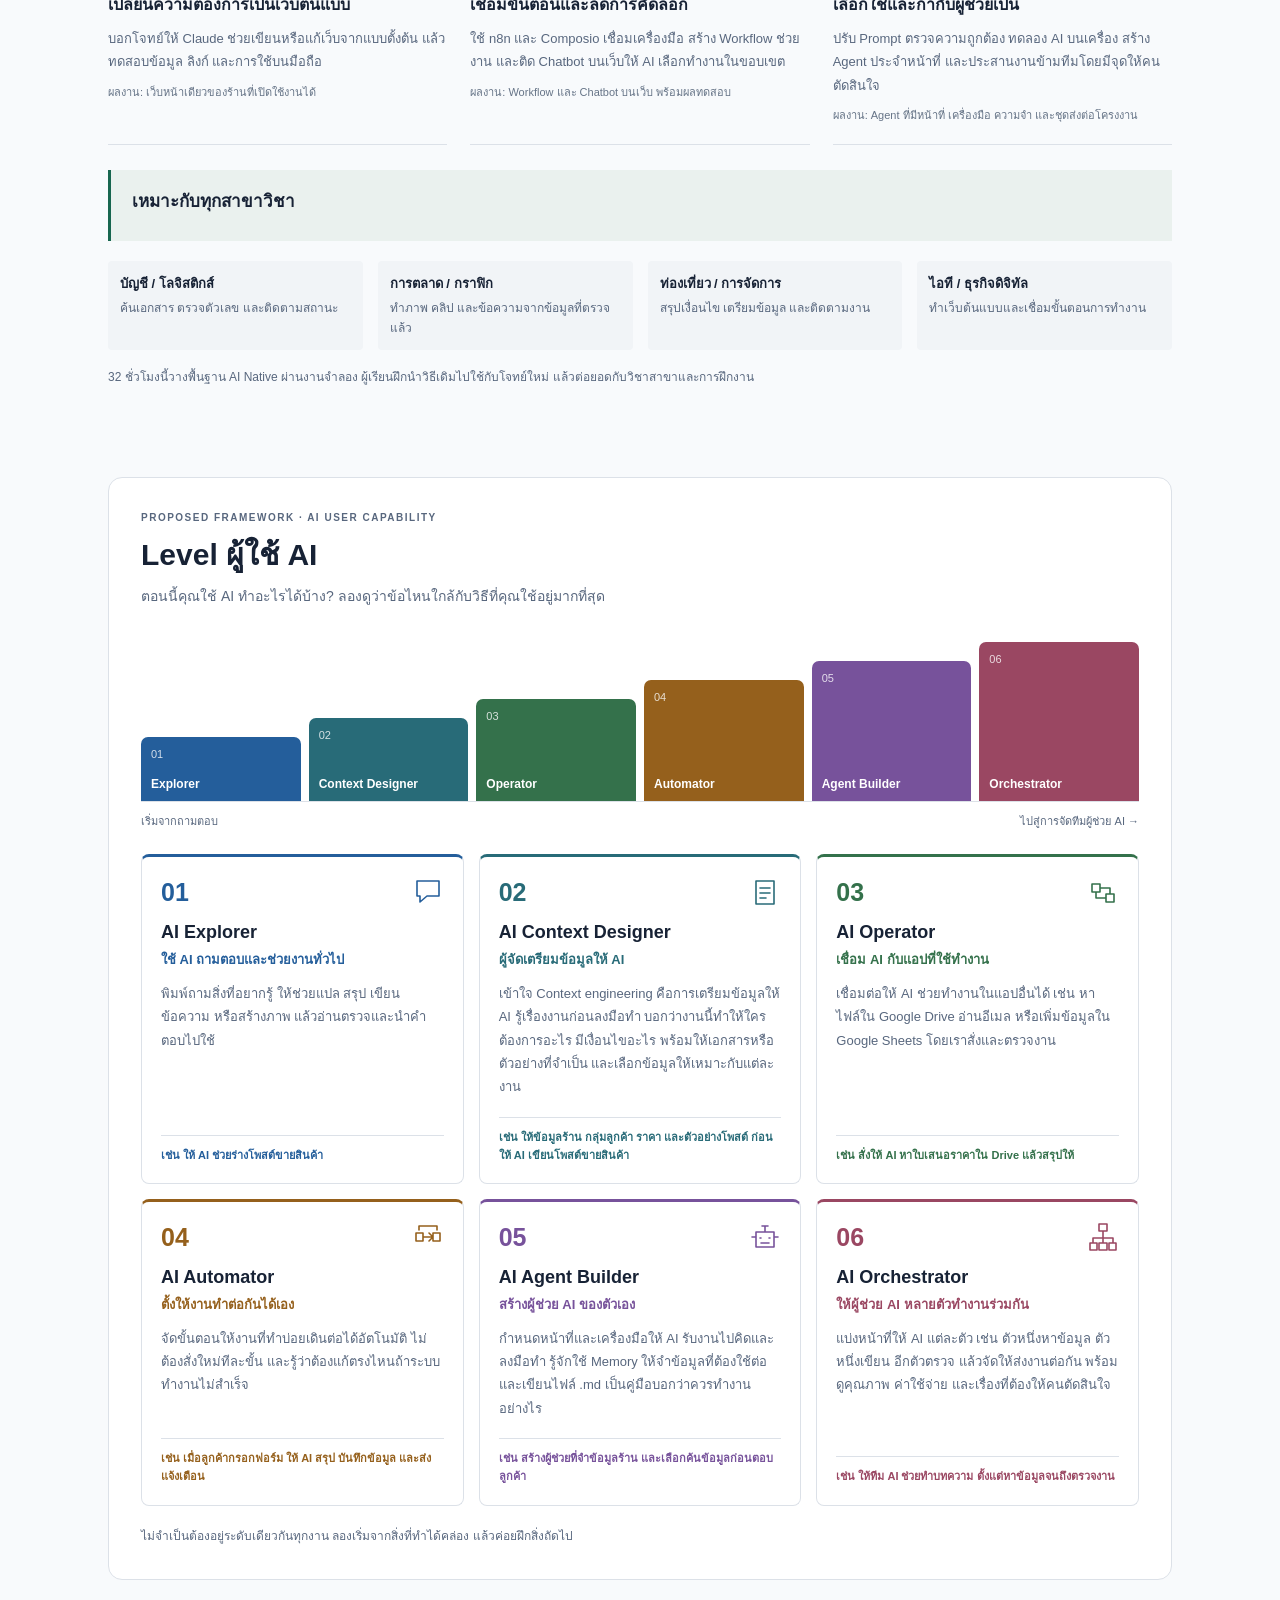
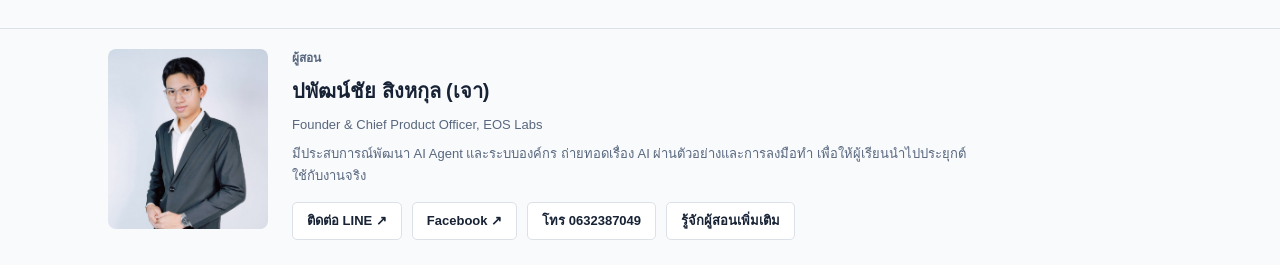
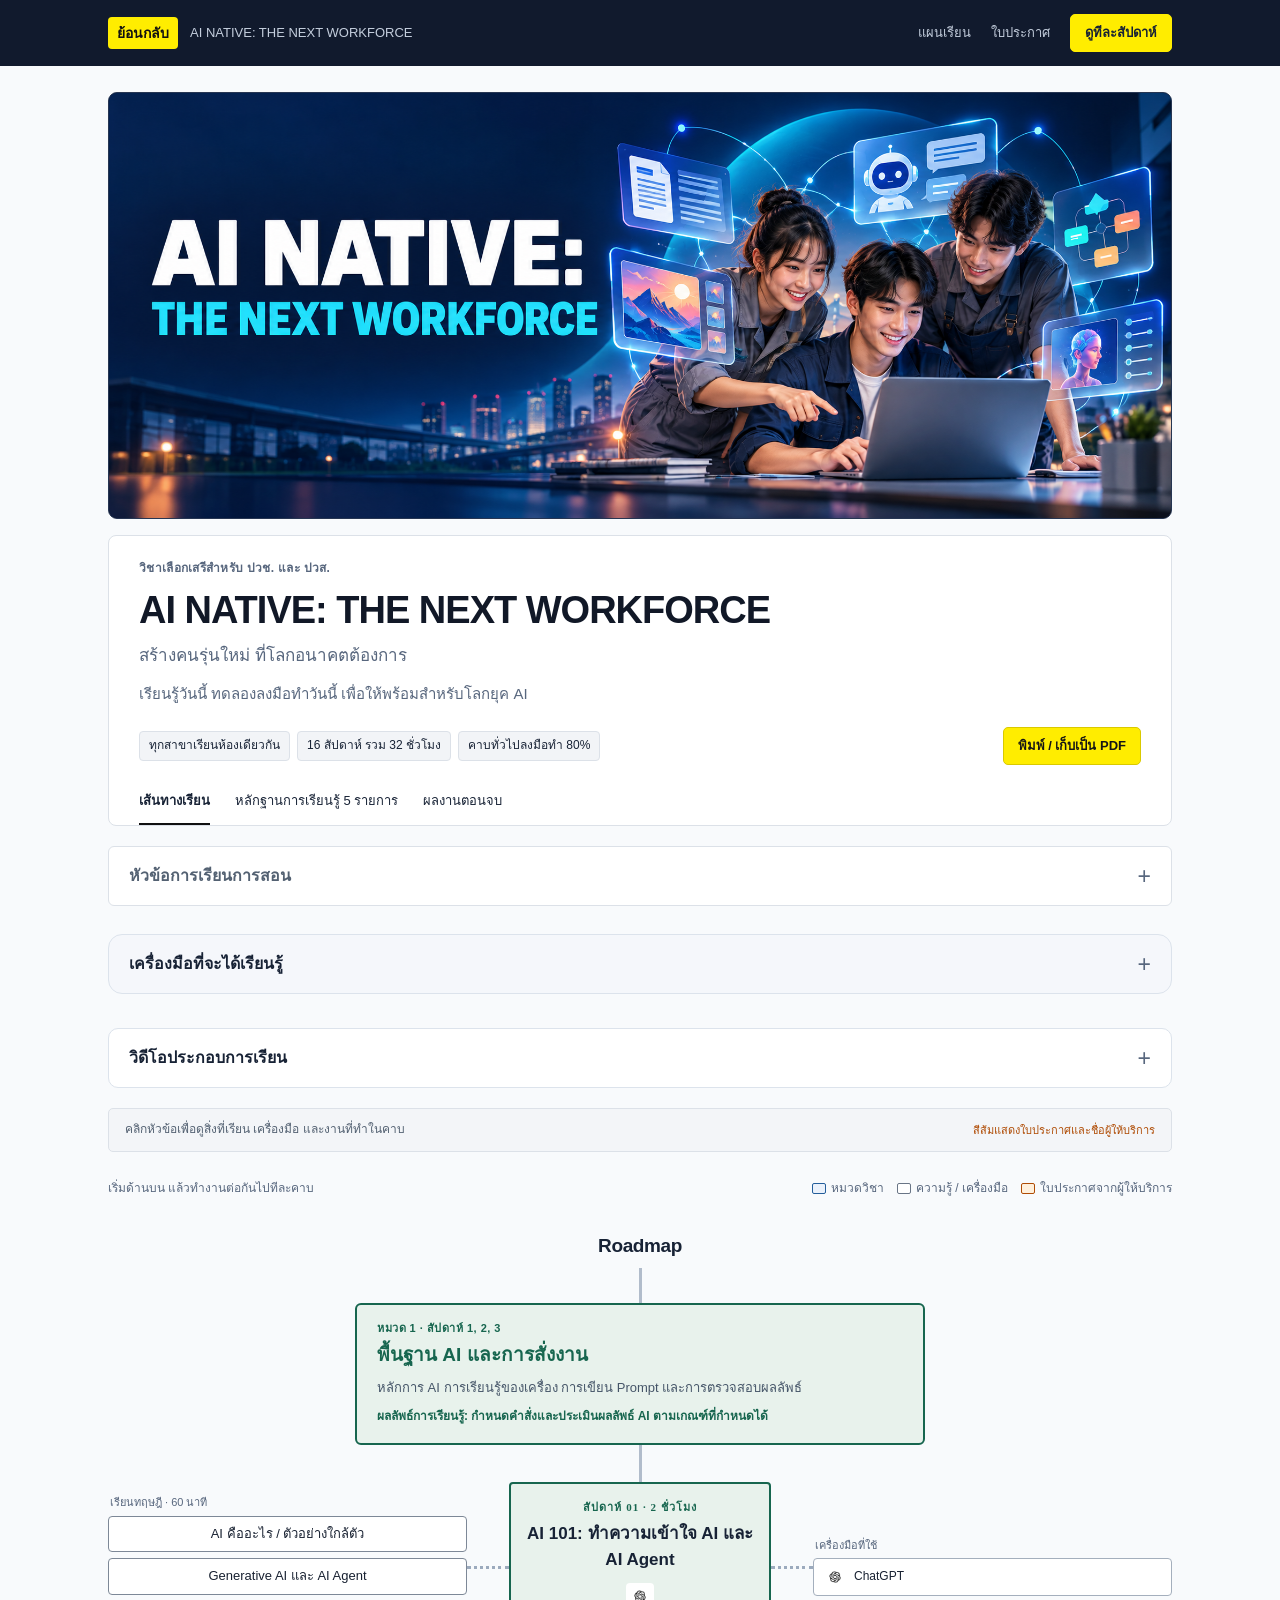
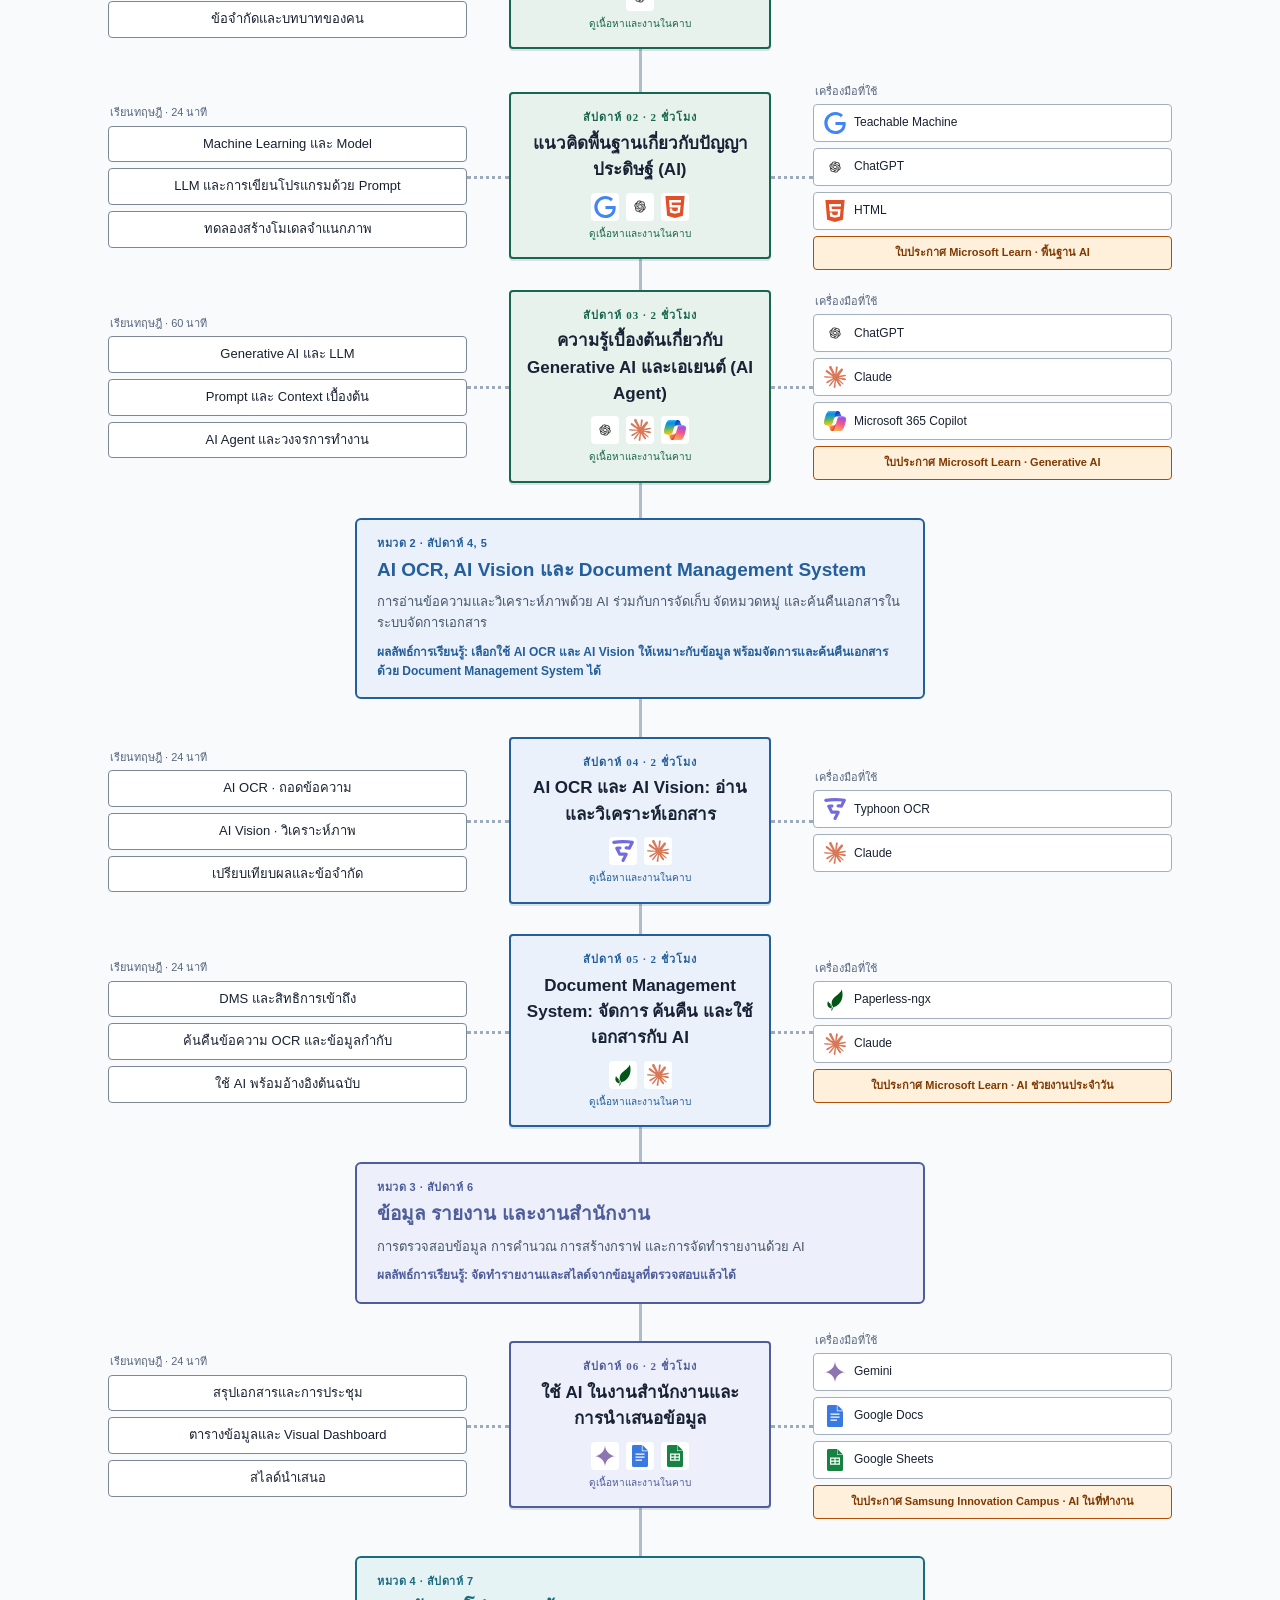
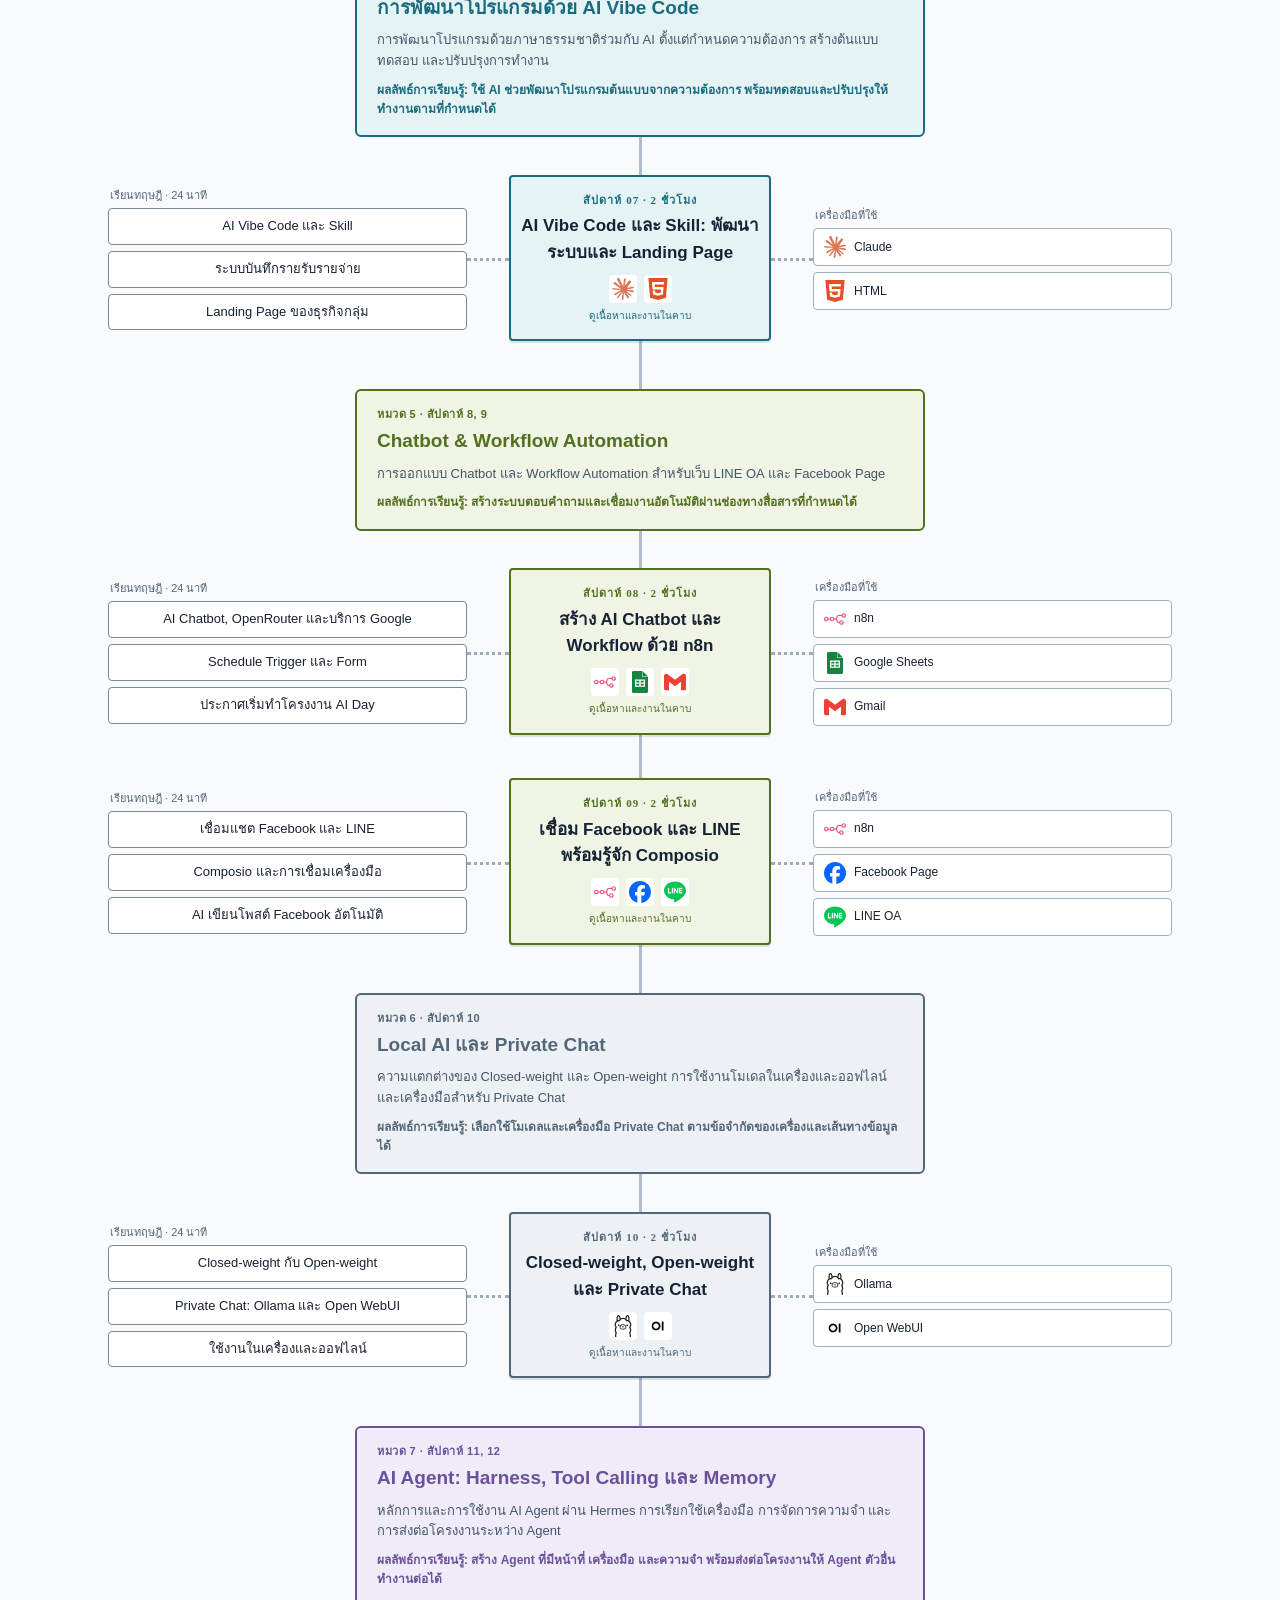
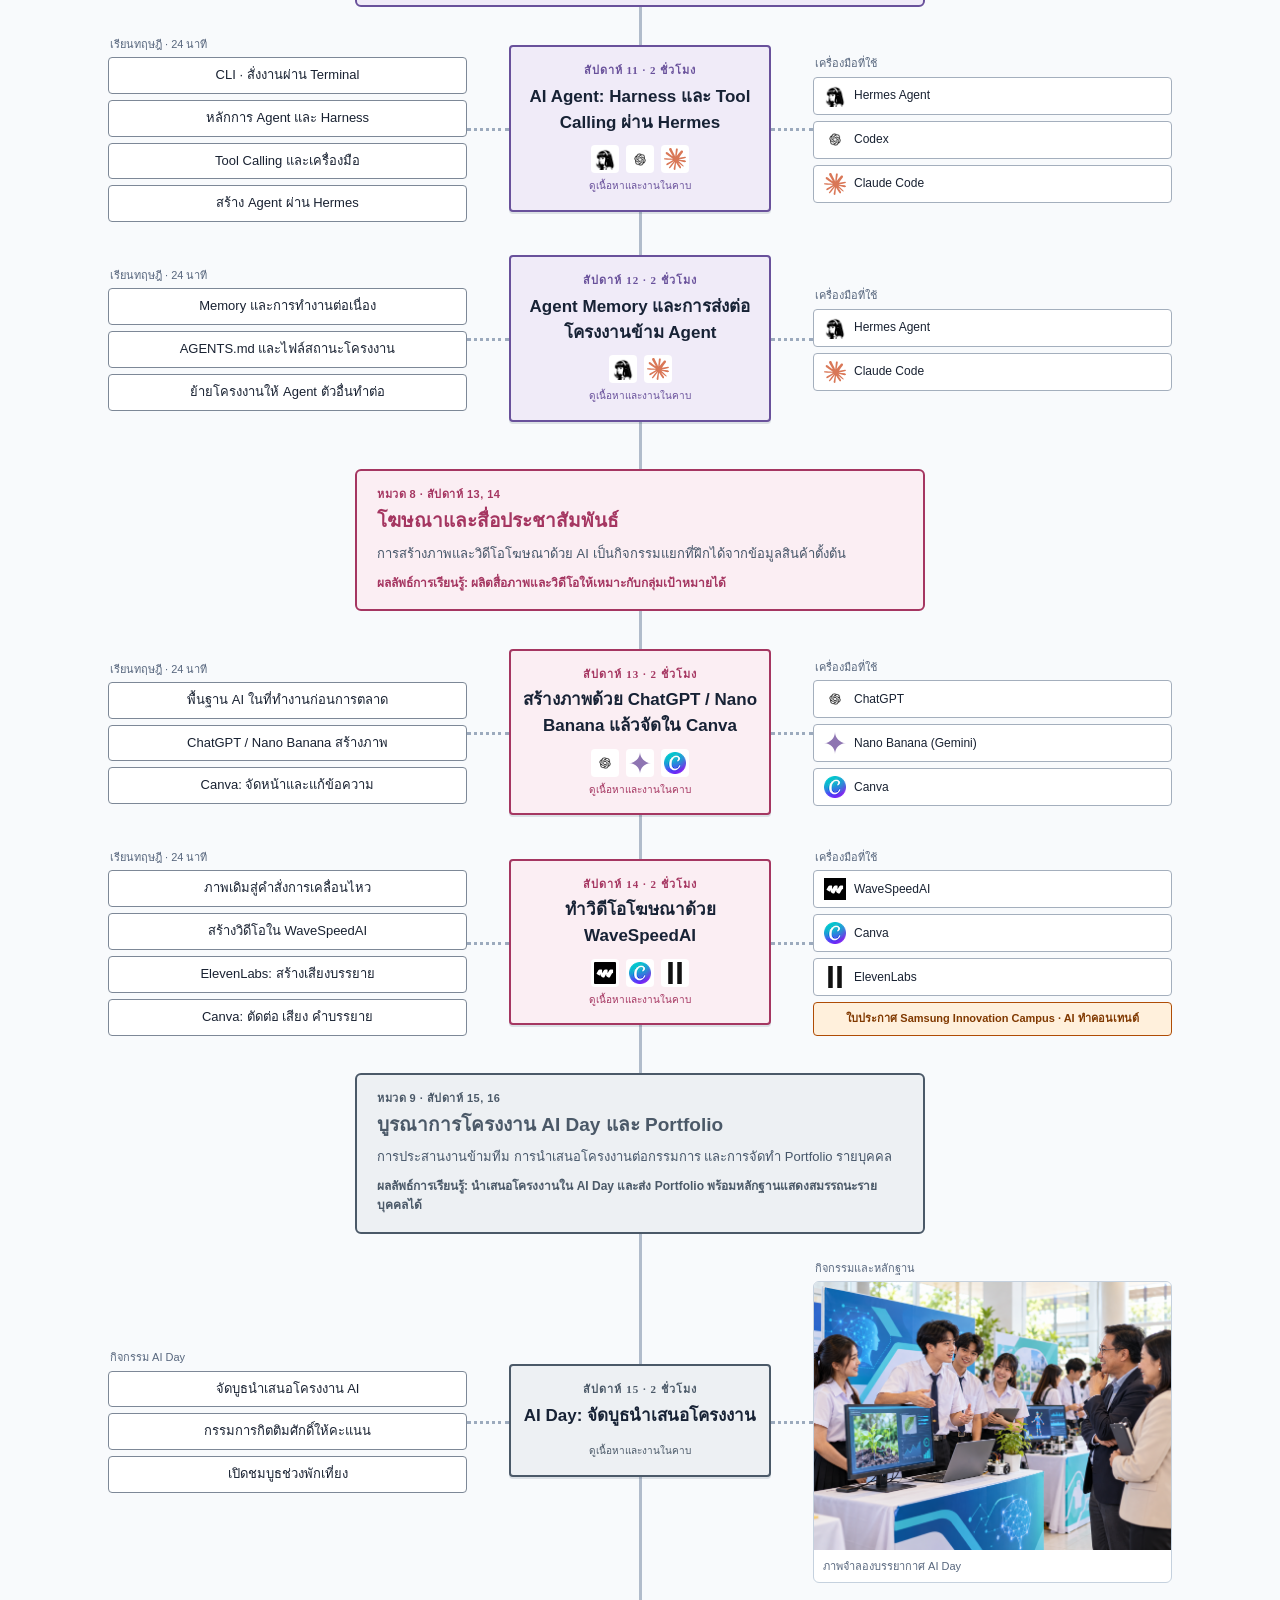
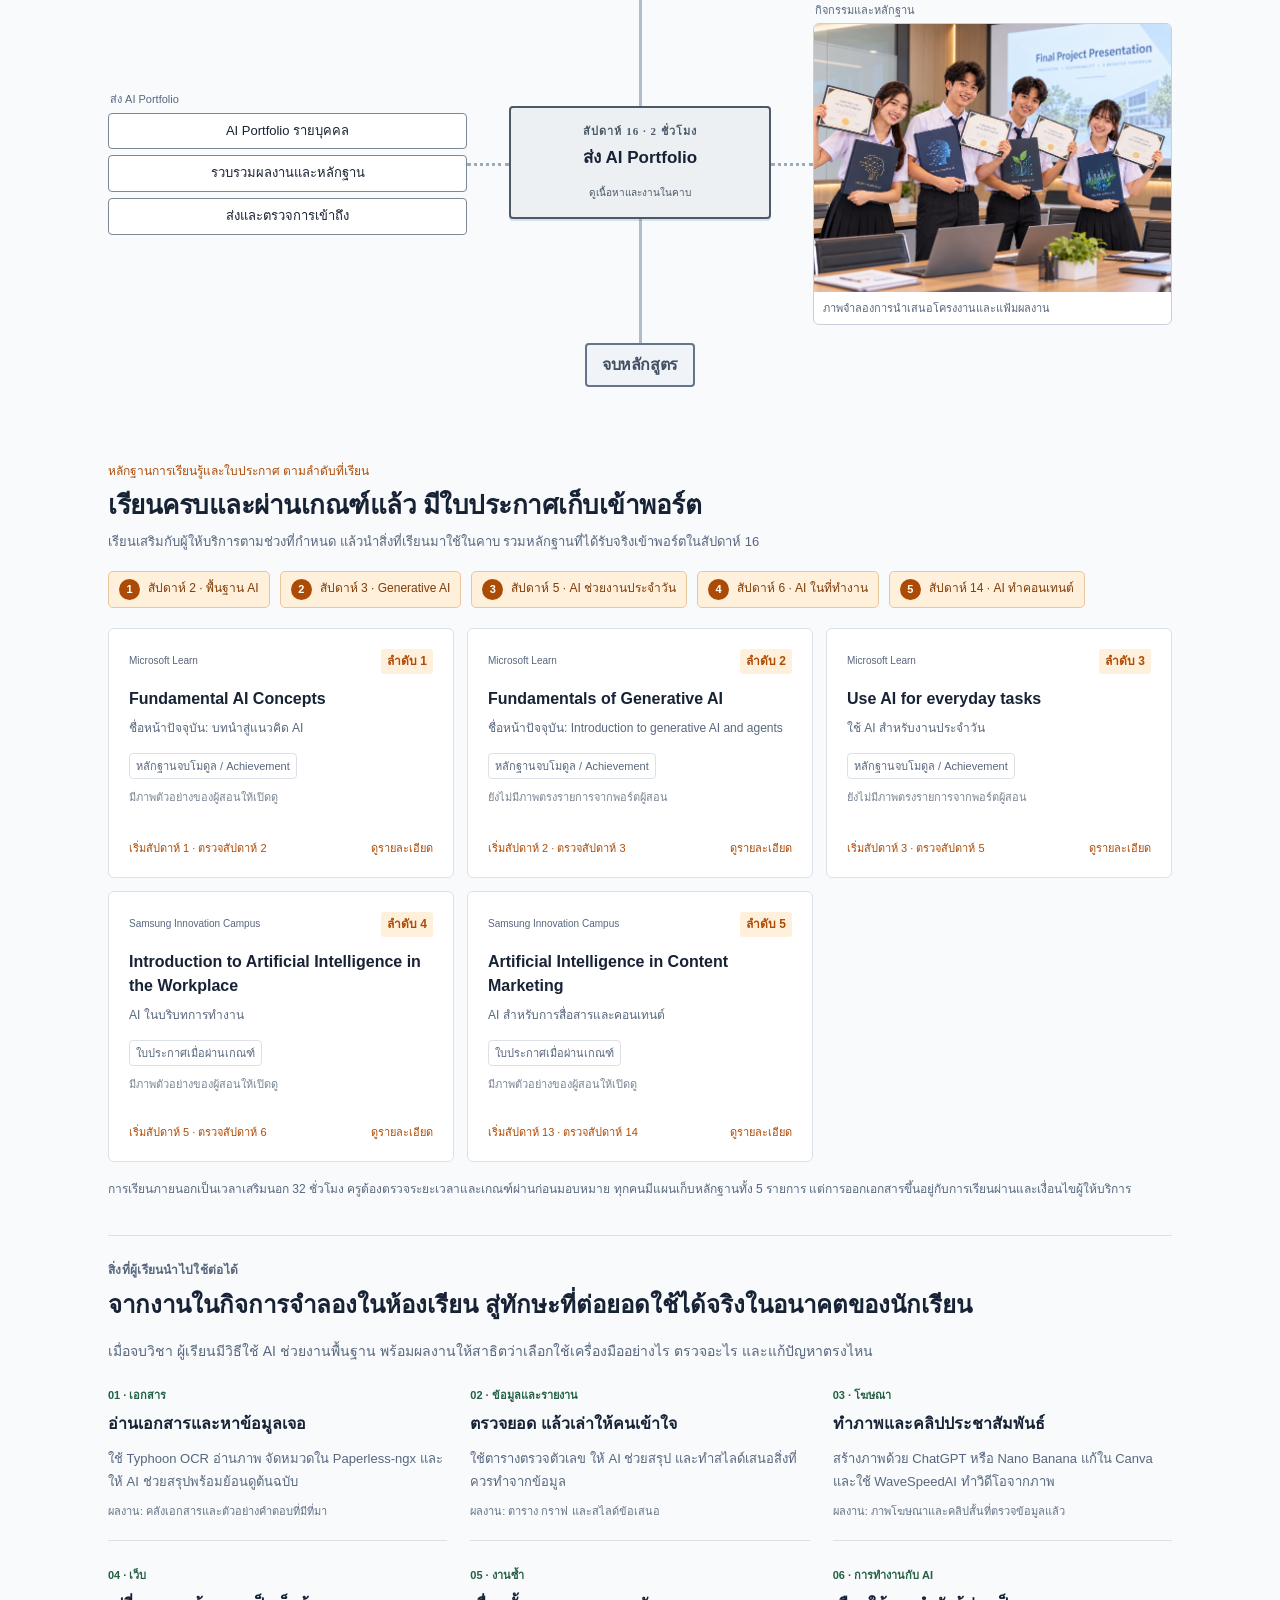
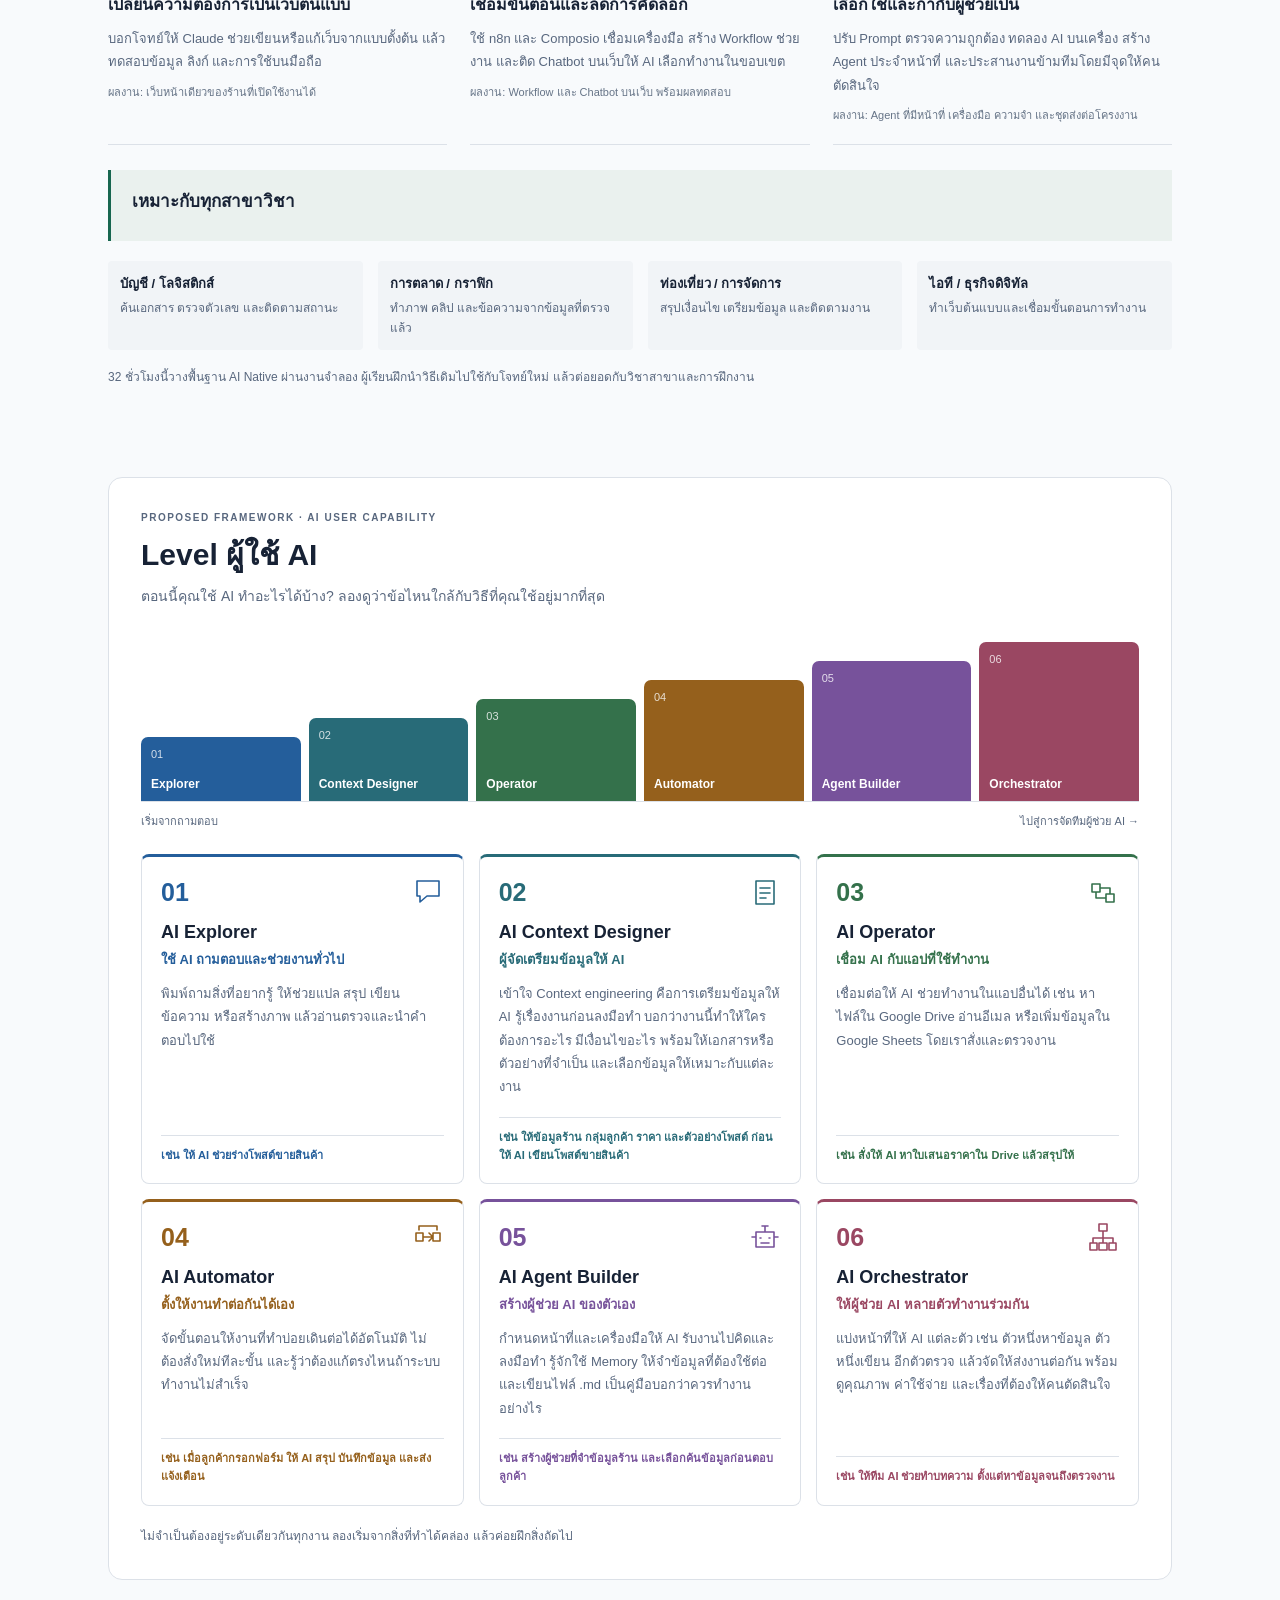
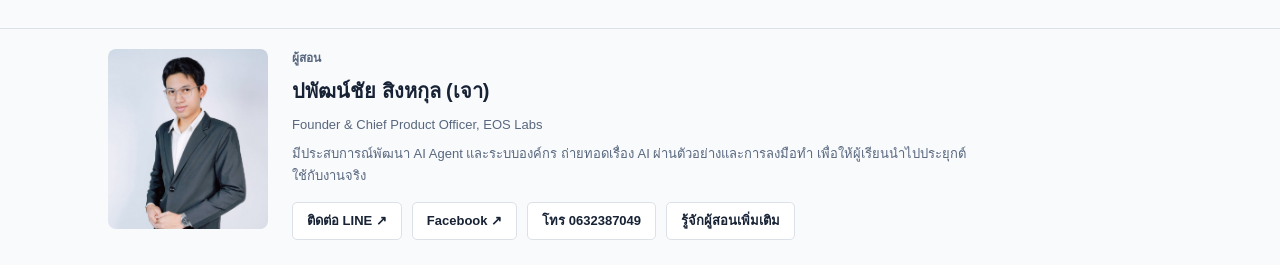
